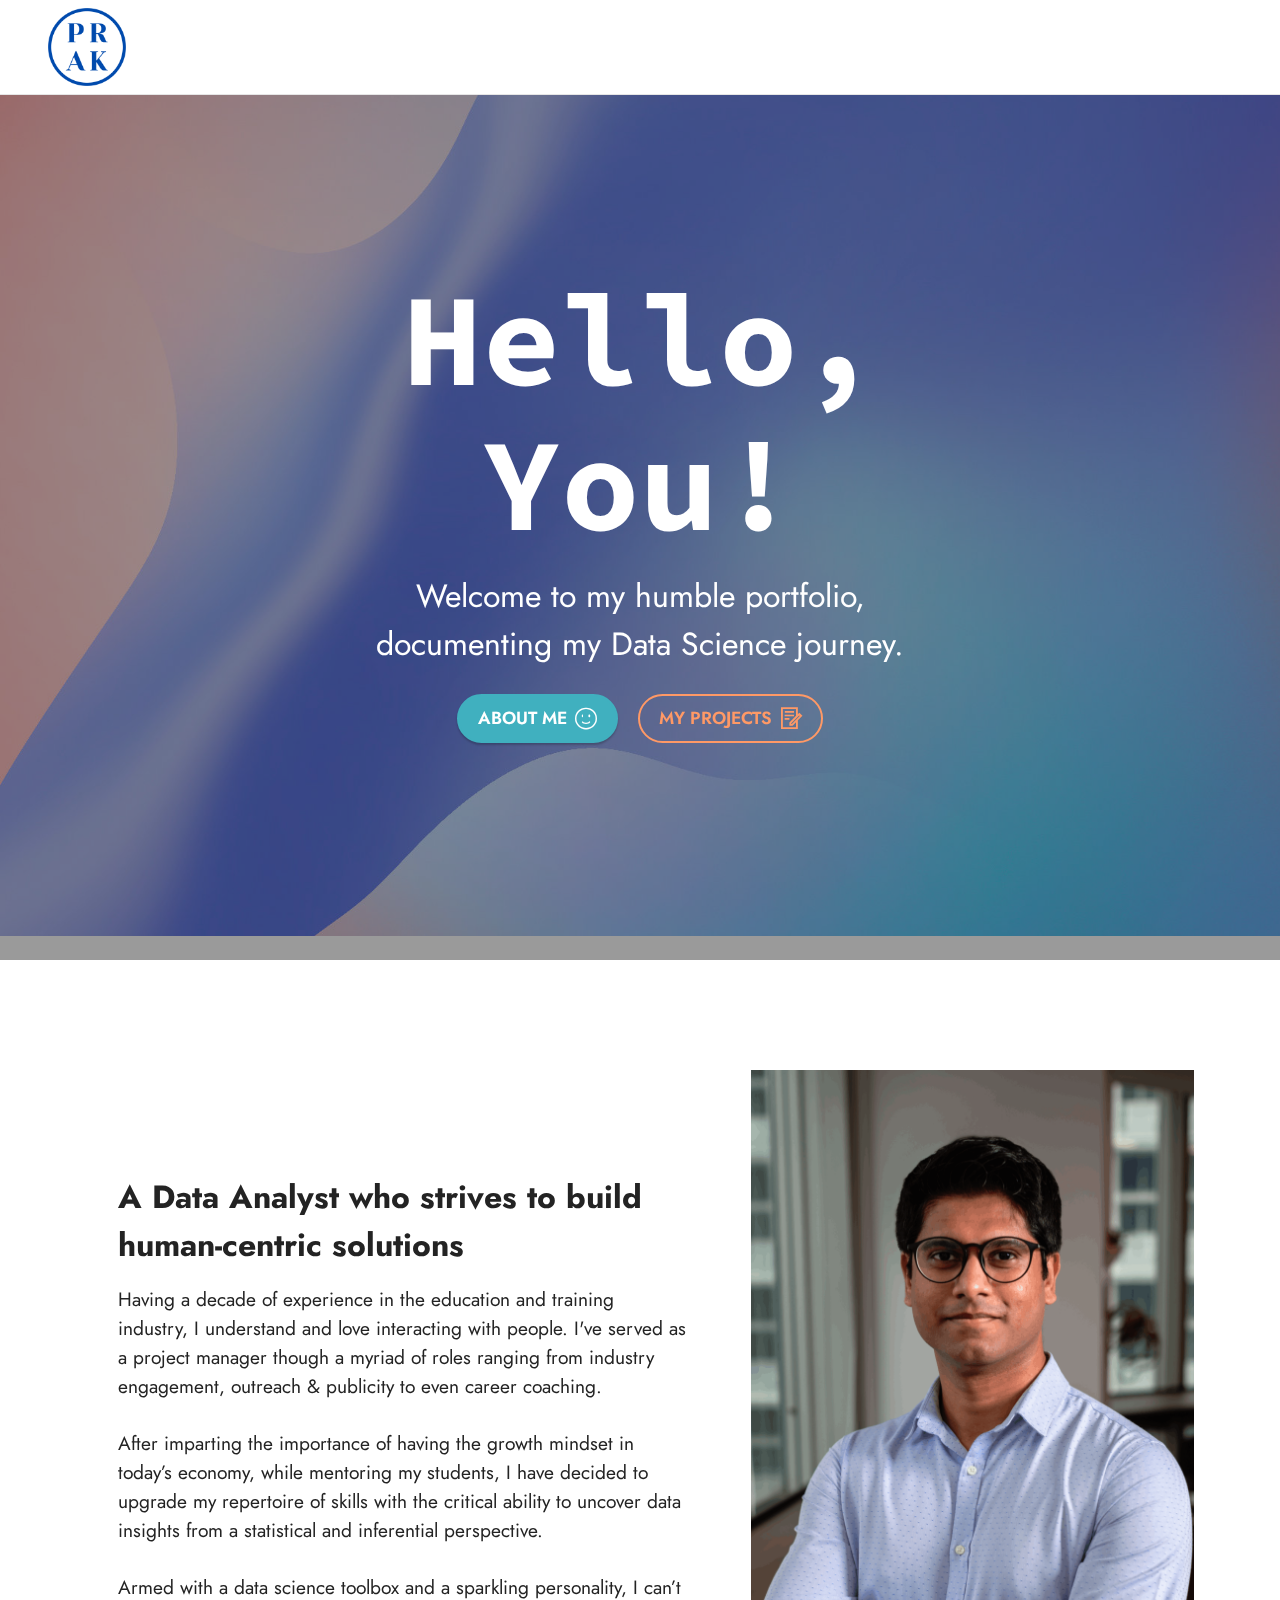
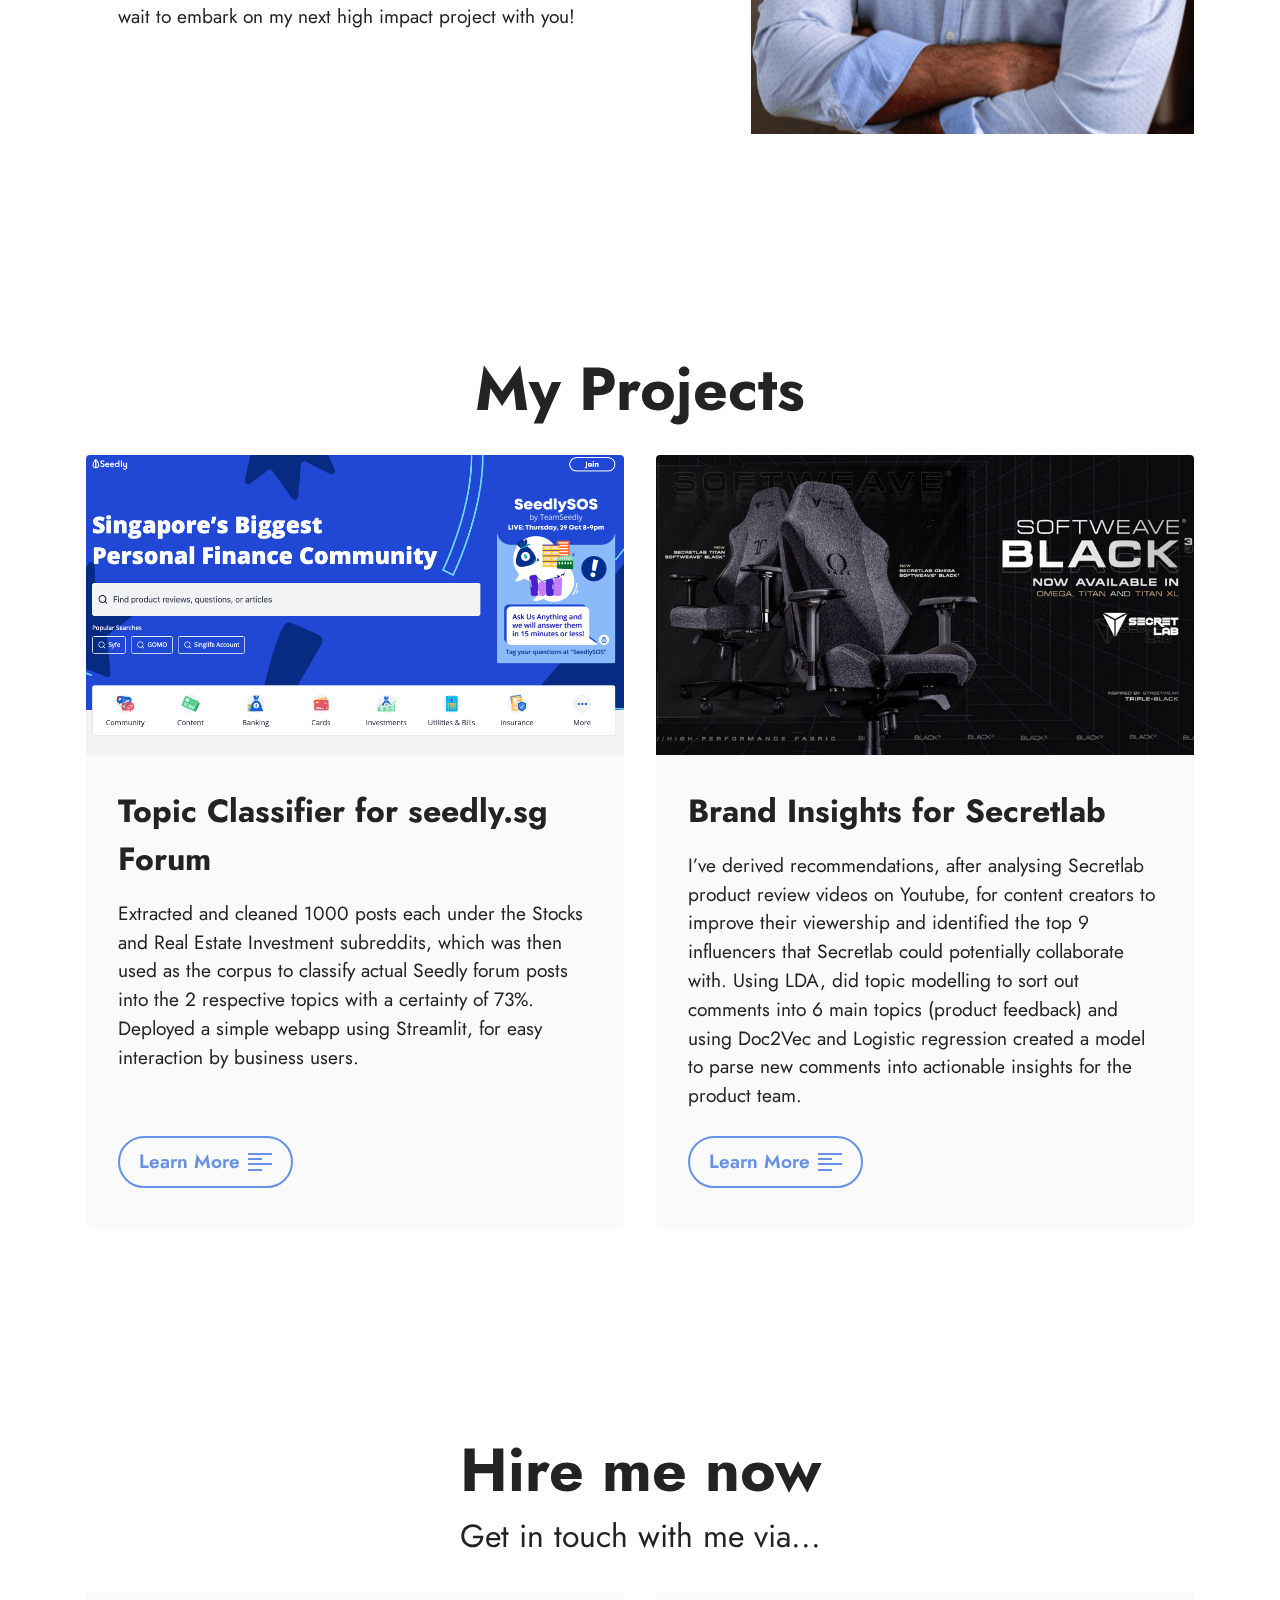
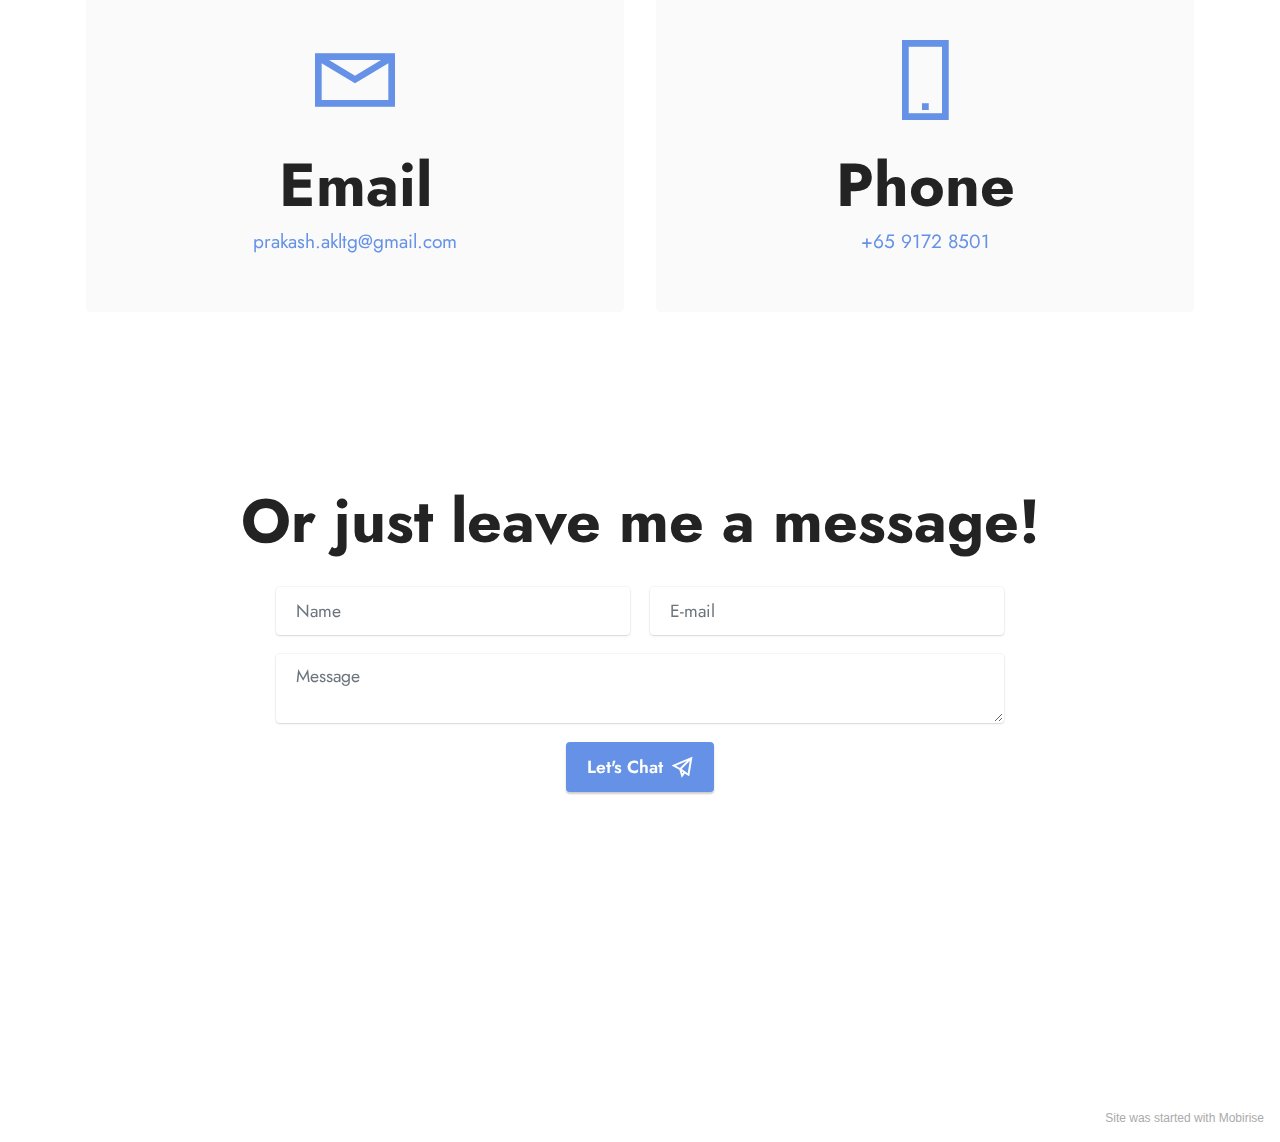
==== index.html @ cc3b6a7e "updating footer" ====
<!DOCTYPE html>
<html  >
<head>
  <!-- Site made with Mobirise Website Builder v5.2.0, https://mobirise.com -->
  <meta charset="UTF-8">
  <meta http-equiv="X-UA-Compatible" content="IE=edge">
  <meta name="generator" content="Mobirise v5.2.0, mobirise.com">
  <meta name="twitter:card" content="summary_large_image"/>
  <meta name="twitter:image:src" content="assets/images/index-meta.png">
  <meta property="og:image" content="assets/images/index-meta.png">
  <meta name="twitter:title" content="Home">
  <meta name="viewport" content="width=device-width, initial-scale=1, minimum-scale=1">
  <link rel="shortcut icon" href="assets/images/1-121x121.png" type="image/x-icon">
  <meta name="description" content="">
  
  
  <title>Home</title>
  <link rel="stylesheet" href="assets/web/assets/mobirise-icons2/mobirise2.css">
  <link rel="stylesheet" href="assets/web/assets/mobirise-icons-bold/mobirise-icons-bold.css">
  <link rel="stylesheet" href="assets/tether/tether.min.css">
  <link rel="stylesheet" href="assets/bootstrap/css/bootstrap.min.css">
  <link rel="stylesheet" href="assets/bootstrap/css/bootstrap-grid.min.css">
  <link rel="stylesheet" href="assets/bootstrap/css/bootstrap-reboot.min.css">
  <link rel="stylesheet" href="assets/formstyler/jquery.formstyler.css">
  <link rel="stylesheet" href="assets/formstyler/jquery.formstyler.theme.css">
  <link rel="stylesheet" href="assets/datepicker/jquery.datetimepicker.min.css">
  <link rel="stylesheet" href="assets/dropdown/css/style.css">
  <link rel="stylesheet" href="assets/socicon/css/styles.css">
  <link rel="stylesheet" href="assets/theme/css/style.css">
  <link rel="preload" as="style" href="assets/mobirise/css/mbr-additional.css"><link rel="stylesheet" href="assets/mobirise/css/mbr-additional.css" type="text/css">
  
  
  
  
</head>
<body>
  
  <section class="menu cid-s48OLK6784" once="menu" id="menu1-h">
    
    <nav class="navbar navbar-dropdown navbar-fixed-top navbar-expand-lg">
        <div class="container-fluid">
            <div class="navbar-brand">
                <span class="navbar-logo">
                    
                        <img src="assets/images/1-121x121.png" alt="" style="height: 4.9rem;">
                    
                </span>
                
            </div>
            
            <div class="collapse navbar-collapse" id="navbarSupportedContent">
                <ul class="navbar-nav nav-dropdown nav-right" data-app-modern-menu="true"><li class="nav-item"><a class="nav-link link text-black display-4" href="https://mobirise.com">Menu Item 1</a></li>
                    <li class="nav-item"><a class="nav-link link text-black display-4" href="https://mobirise.com">
                            Menu Item 2</a></li></ul>
                
                
            </div>
        </div>
    </nav>

</section>

<section class="header1 cid-s48MCQYojq mbr-fullscreen mbr-parallax-background" id="header1-f">

    

    <div class="mbr-overlay" style="opacity: 0.5; background-color: rgb(53, 53, 53);"></div>

    <div class="align-center container-fluid">
        <div class="row justify-content-center">
            <div class="col-12 col-lg-7">
                <h1 class="mbr-section-title mbr-fonts-style mb-3 display-1"><strong>Hello,</strong><br><strong>You!</strong></h1>
                
                <p class="mbr-text mbr-fonts-style display-5">Welcome to my humble portfolio, <br>documenting my Data Science journey.</p>
                <div class="mbr-section-btn mt-3"><a class="btn btn-success display-4" href="index.html#image2-m"><span class="mbrib-smile-face mbr-iconfont mbr-iconfont-btn"></span>ABOUT ME</a> <a class="btn btn-danger-outline display-4" href="index.html#features3-n"><span class="mobi-mbri mobi-mbri-contact-form mbr-iconfont mbr-iconfont-btn"></span>MY PROJECTS</a></div>
            </div>
        </div>
    </div>
</section>

<section class="image2 cid-sejl06TGr1 mbr-fullscreen" id="image2-m">
    

    

    <div class="container">
        <div class="row align-items-center">
            <div class="col-12 col-lg-5">
                <div class="image-wrapper">
                    <img src="assets/images/student-portraits-27-aug-2020-1-6-1076x1345.png" alt="">
                    <p class="mbr-description mbr-fonts-style mt-2 align-center display-4"></p>
                </div>
            </div>
            <div class="col-12 col-lg">
                <div class="text-wrapper">
                    <h3 class="mbr-section-title mbr-fonts-style mb-3 display-5"><strong>A Data Analyst who strives to build human-centric solutions</strong></h3>
                    <p class="mbr-text mbr-fonts-style display-7">Having a decade of experience in the education and training industry,  I understand and love interacting with people. I've served as a project manager though a myriad of roles ranging from industry engagement, outreach &amp; publicity to even career coaching. <br><br>After imparting the importance of having the growth mindset in today’s economy, while mentoring my students, I have decided to upgrade my repertoire of skills with the critical ability to uncover data insights from a statistical and inferential perspective.<br><br>Armed with a data science toolbox and a sparkling personality, I can’t wait to embark on my next high impact project with you!</p>
                </div>
            </div>
        </div>
    </div>
</section>

<section class="features3 cid-sejl3anW2v" id="features3-n">
    
    
    <div class="container">
        <div class="mbr-section-head">
            <h4 class="mbr-section-title mbr-fonts-style align-center mb-0 display-2">
                <strong>My Projects</strong></h4>
            
        </div>
        <div class="row mt-4">
            <div class="item features-image сol-12 col-md-6 col-lg-6">
                <div class="item-wrapper">
                    <div class="item-img">
                        <img src="assets/images/screenshot-2020-10-24-at-7.54.14-pm-1053x602.png" alt="">
                    </div>
                    <div class="item-content">
                        <h5 class="item-title mbr-fonts-style display-5"><strong>Topic Classifier for seedly.sg Forum</strong></h5>
                        
                        <p class="mbr-text mbr-fonts-style mt-3 display-7">Extracted and cleaned 1000 posts each under the Stocks and Real Estate Investment subreddits, which was then used as the corpus to classify actual Seedly forum posts into the 2 respective topics with a certainty of 73%. Deployed a simple webapp using Streamlit, for easy interaction by business users.</p>
                    </div>
                    <div class="mbr-section-btn item-footer mt-2"><a href="seedly.html#top" class="btn item-btn btn-primary-outline display-7" target="_blank"><span class="mobi-mbri mobi-mbri-align-left mbr-iconfont mbr-iconfont-btn"></span>Learn More</a></div>
                </div>
            </div><div class="item features-image сol-12 col-md-6 col-lg-6">
                <div class="item-wrapper">
                    <div class="item-img">
                        <img src="assets/images/secretlab-softweave-black3-800x450.jpg" data-slide-to="1" alt="">
                    </div>
                    <div class="item-content">
                        <h5 class="item-title mbr-fonts-style display-5"><strong>Brand Insights for Secretlab&nbsp;</strong></h5>
                        
                        <p class="mbr-text mbr-fonts-style mt-3 display-7">I’ve derived recommendations, after analysing Secretlab product review videos on Youtube, for content creators to improve their viewership and identified the top 9 influencers that Secretlab could potentially collaborate with. Using LDA, did topic modelling to sort out comments into 6 main topics (product feedback) and using Doc2Vec and Logistic regression created a model to parse new comments into actionable insights for the product team.</p>
                    </div>
                    <div class="mbr-section-btn item-footer mt-2"><a href="" class="btn item-btn btn-primary-outline display-7" target="_blank"><span class="mobi-mbri mobi-mbri-align-left mbr-iconfont mbr-iconfont-btn"></span>Learn More</a></div>
                </div>
            </div>
            
            
        </div>
    </div>
</section>

<section class="contacts1 cid-selibVK4PG" id="contacts1-p">

    

    
    <div class="container">
        <div class="mbr-section-head">
            <h3 class="mbr-section-title mbr-fonts-style align-center mb-0 display-2">
                <strong>Hire me now</strong></h3>
            <h4 class="mbr-section-subtitle mbr-fonts-style align-center mb-0 mt-2 display-5">
                Get in touch with me via...</h4>
        </div>
        <div class="row justify-content-center mt-4">
            <div class="card col-12 col-lg-6">
                <div class="card-wrapper">
                    <div class="card-box align-center">
                        <div class="image-wrapper">
                            <span class="mbr-iconfont mobi-mbri-letter mobi-mbri"></span>
                        </div>
                        <h4 class="card-title mbr-fonts-style mb-2 display-2">
                            <strong>Email</strong>
                        </h4>
                        
                        <h5 class="link mbr-fonts-style display-7"><a href="mailto:prakash.akltg@gmail.com" class="text-primary">prakash.akltg@gmail.com</a></h5>
                    </div>
                </div>
            </div>
            <div class="card col-12 col-lg-6">
                <div class="card-wrapper">
                    <div class="card-box align-center">
                        <div class="image-wrapper">
                            <span class="mbr-iconfont mobi-mbri-mobile-2 mobi-mbri"></span>
                        </div>
                        <h4 class="card-title mbr-fonts-style align-center mb-2 display-2">
                            <strong>Phone</strong>
                        </h4>
                        
                        <h5 class="link mbr-black mbr-fonts-style display-7"><a href="tel:+6591728501" class="text-primary">+65 9172 8501</a></h5>
                    </div>
                </div>
            </div>
        </div>
    </div>
</section>

<section class="form5 cid-seliad99RS" id="form5-o">
    
    
    <div class="container">
        <div class="mbr-section-head">
            <h3 class="mbr-section-title mbr-fonts-style align-center mb-0 display-2">
                <strong>Or just leave me a message!</strong></h3>
            
        </div>
        <div class="row justify-content-center mt-4">
            <div class="col-lg-8 mx-auto mbr-form" data-form-type="formoid">
                <form action="https://mobirise.eu/" method="POST" class="mbr-form form-with-styler" data-form-title="Form Name"><input type="hidden" name="email" data-form-email="true" value="Hemte1MaqQXlxeDU19E6oMovh64TjSz1NhoXoGRIupj12g4qOiEIGjy5eaHOMQUx2EJFzIv+mIaO5pSSmWLNT9LqfMGDr+aPCCagkHy25H5inOiAU+N7RleoKZ7+cwCS">
                    <div class="">
                        <div hidden="hidden" data-form-alert="" class="alert alert-success col-12">Thanks for reaching out, I'll get back to you soon!</div>
                        <div hidden="hidden" data-form-alert-danger="" class="alert alert-danger col-12">Oops...! some
                            problem!</div>
                    </div>
                    <div class="dragArea row">
                        <div class="col-md col-sm-12 form-group" data-for="name">
                            <input type="text" name="name" placeholder="Name" data-form-field="name" class="form-control" value="" id="name-form5-o">
                        </div>
                        <div class="col-md col-sm-12 form-group" data-for="email">
                            <input type="email" name="email" placeholder="E-mail" data-form-field="email" class="form-control" value="" id="email-form5-o">
                        </div>
                        
                        <div class="col-12 form-group" data-for="textarea">
                            <textarea name="textarea" placeholder="Message" data-form-field="textarea" class="form-control" id="textarea-form5-o"></textarea>
                        </div>
                        <div class="col-lg-12 col-md-12 col-sm-12 align-center mbr-section-btn"><button type="submit" class="btn btn-primary display-4"><span class="mobi-mbri mobi-mbri-paper-plane mbr-iconfont mbr-iconfont-btn"></span>Let's Chat</button></div>
                    </div>
                </form>
            </div>
        </div>
    </div>
</section>

<section class="footer3 cid-s48P1Icc8J mbr-reveal" once="footers" id="footer3-i">

    

    

    <div class="container-fluid">
        <div class="media-container-row align-center mbr-white">
            <div class="row row-links">
                <ul class="foot-menu">
                    
                    
                    
                    
                    
                <li class="foot-menu-item mbr-fonts-style display-7"><a href="index.html#features3-n" class="text-success text-primary">Back to Home</a></li></ul>
            </div>
            <div class="row social-row">
                <div class="social-list align-right pb-2">
                    
                    
                    
                    
                    
                    
                <div class="soc-item">
                        <a href="https://www.linkedin.com/in/prakashnadarajan/" target="_blank">
                            <span class="mbr-iconfont mbr-iconfont-social socicon-linkedin socicon"></span>
                        </a>
                    </div><div class="soc-item">
                        <a href="https://github.com/Prakzter" target="_blank">
                            <span class="mbr-iconfont mbr-iconfont-social mbrib-github"></span>
                        </a>
                    </div></div>
            </div>
            <div class="row row-copirayt">
                <p class="mbr-text mb-0 mbr-fonts-style mbr-white align-center display-7">
                    © Copyright 2020 PN. All Rights Reserved.
                </p>
            </div>
        </div>
    </div>
</section><section style="background-color: #fff; font-family: -apple-system, BlinkMacSystemFont, 'Segoe UI', 'Roboto', 'Helvetica Neue', Arial, sans-serif; color:#aaa; font-size:12px; padding: 0; align-items: center; display: flex;"><a href="https://mobirise.site/r" style="flex: 1 1; height: 3rem; padding-left: 1rem;"></a><p style="flex: 0 0 auto; margin:0; padding-right:1rem;">Site was <a href="https://mobirise.site/h" style="color:#aaa;">started with</a> Mobirise</p></section><script src="assets/web/assets/jquery/jquery.min.js"></script>  <script src="assets/popper/popper.min.js"></script>  <script src="assets/tether/tether.min.js"></script>  <script src="assets/bootstrap/js/bootstrap.min.js"></script>  <script src="assets/smoothscroll/smooth-scroll.js"></script>  <script src="assets/parallax/jarallax.min.js"></script>  <script src="assets/formstyler/jquery.formstyler.js"></script>  <script src="assets/formstyler/jquery.formstyler.min.js"></script>  <script src="assets/datepicker/jquery.datetimepicker.full.js"></script>  <script src="assets/dropdown/js/nav-dropdown.js"></script>  <script src="assets/dropdown/js/navbar-dropdown.js"></script>  <script src="assets/touchswipe/jquery.touch-swipe.min.js"></script>  <script src="assets/theme/js/script.js"></script>  <script src="assets/formoid/formoid.min.js"></script>  
  
  
</body>
</html>
---- assets/web/assets/mobirise-icons2/mobirise2.css ----
@font-face {
  font-family: 'Moririse2';
  font-display: swap;
  src:  url('mobirise2.eot?f2bix4');
  src:  url('mobirise2.eot?f2bix4#iefix') format('embedded-opentype'),
    url('mobirise2.ttf?f2bix4') format('truetype'),
    url('mobirise2.woff?f2bix4') format('woff'),
    url('mobirise2.svg?f2bix4#mobirise2') format('svg');
  font-weight: normal;
  font-style: normal;
}

[class^="mobi-"], [class*=" mobi-"] {
  /* use !important to prevent issues with browser extensions that change fonts */
  font-family: 'Moririse2' !important;
  speak: none;
  font-style: normal;
  font-weight: normal;
  font-variant: normal;
  text-transform: none;
  line-height: 1;

  /* Better Font Rendering =========== */
  -webkit-font-smoothing: antialiased;
  -moz-osx-font-smoothing: grayscale;
}

.mobi-mbri-add-submenu:before {
  content: "\e900";
}
.mobi-mbri-alert:before {
  content: "\e901";
}
.mobi-mbri-align-center:before {
  content: "\e902";
}
.mobi-mbri-align-justify:before {
  content: "\e903";
}
.mobi-mbri-align-left:before {
  content: "\e904";
}
.mobi-mbri-align-right:before {
  content: "\e905";
}
.mobi-mbri-android:before {
  content: "\e906";
}
.mobi-mbri-apple:before {
  content: "\e907";
}
.mobi-mbri-arrow-down:before {
  content: "\e908";
}
.mobi-mbri-arrow-next:before {
  content: "\e909";
}
.mobi-mbri-arrow-prev:before {
  content: "\e90a";
}
.mobi-mbri-arrow-up:before {
  content: "\e90b";
}
.mobi-mbri-bold:before {
  content: "\e90c";
}
.mobi-mbri-bookmark:before {
  content: "\e90d";
}
.mobi-mbri-bootstrap:before {
  content: "\e90e";
}
.mobi-mbri-briefcase:before {
  content: "\e90f";
}
.mobi-mbri-browse:before {
  content: "\e910";
}
.mobi-mbri-bulleted-list:before {
  content: "\e911";
}
.mobi-mbri-calendar:before {
  content: "\e912";
}
.mobi-mbri-camera:before {
  content: "\e913";
}
.mobi-mbri-cart-add:before {
  content: "\e914";
}
.mobi-mbri-cart-full:before {
  content: "\e915";
}
.mobi-mbri-cash:before {
  content: "\e916";
}
.mobi-mbri-change-style:before {
  content: "\e917";
}
.mobi-mbri-chat:before {
  content: "\e918";
}
.mobi-mbri-clock:before {
  content: "\e919";
}
.mobi-mbri-close:before {
  content: "\e91a";
}
.mobi-mbri-cloud:before {
  content: "\e91b";
}
.mobi-mbri-code:before {
  content: "\e91c";
}
.mobi-mbri-contact-form:before {
  content: "\e91d";
}
.mobi-mbri-credit-card:before {
  content: "\e91e";
}
.mobi-mbri-cursor-click:before {
  content: "\e91f";
}
.mobi-mbri-cust-feedback:before {
  content: "\e920";
}
.mobi-mbri-database:before {
  content: "\e921";
}
.mobi-mbri-delivery:before {
  content: "\e922";
}
.mobi-mbri-desktop:before {
  content: "\e923";
}
.mobi-mbri-devices:before {
  content: "\e924";
}
.mobi-mbri-down:before {
  content: "\e925";
}
.mobi-mbri-download-2:before {
  content: "\e926";
}
.mobi-mbri-download:before {
  content: "\e927";
}
.mobi-mbri-drag-n-drop-2:before {
  content: "\e928";
}
.mobi-mbri-drag-n-drop:before {
  content: "\e929";
}
.mobi-mbri-edit-2:before {
  content: "\e92a";
}
.mobi-mbri-edit:before {
  content: "\e92b";
}
.mobi-mbri-error:before {
  content: "\e92c";
}
.mobi-mbri-extension:before {
  content: "\e92d";
}
.mobi-mbri-features:before {
  content: "\e92e";
}
.mobi-mbri-file:before {
  content: "\e92f";
}
.mobi-mbri-flag:before {
  content: "\e930";
}
.mobi-mbri-folder:before {
  content: "\e931";
}
.mobi-mbri-gift:before {
  content: "\e932";
}
.mobi-mbri-github:before {
  content: "\e933";
}
.mobi-mbri-globe-2:before {
  content: "\e934";
}
.mobi-mbri-globe:before {
  content: "\e935";
}
.mobi-mbri-growing-chart:before {
  content: "\e936";
}
.mobi-mbri-hearth:before {
  content: "\e937";
}
.mobi-mbri-help:before {
  content: "\e938";
}
.mobi-mbri-home:before {
  content: "\e939";
}
.mobi-mbri-hot-cup:before {
  content: "\e93a";
}
.mobi-mbri-idea:before {
  content: "\e93b";
}
.mobi-mbri-image-gallery:before {
  content: "\e93c";
}
.mobi-mbri-image-slider:before {
  content: "\e93d";
}
.mobi-mbri-info:before {
  content: "\e93e";
}
.mobi-mbri-italic:before {
  content: "\e93f";
}
.mobi-mbri-key:before {
  content: "\e940";
}
.mobi-mbri-laptop:before {
  content: "\e941";
}
.mobi-mbri-layers:before {
  content: "\e942";
}
.mobi-mbri-left-right:before {
  content: "\e943";
}
.mobi-mbri-left:before {
  content: "\e944";
}
.mobi-mbri-letter:before {
  content: "\e945";
}
.mobi-mbri-like:before {
  content: "\e946";
}
.mobi-mbri-link:before {
  content: "\e947";
}
.mobi-mbri-lock:before {
  content: "\e948";
}
.mobi-mbri-login:before {
  content: "\e949";
}
.mobi-mbri-logout:before {
  content: "\e94a";
}
.mobi-mbri-magic-stick:before {
  content: "\e94b";
}
.mobi-mbri-map-pin:before {
  content: "\e94c";
}
.mobi-mbri-menu:before {
  content: "\e94d";
}
.mobi-mbri-mobile-2:before {
  content: "\e94e";
}
.mobi-mbri-mobile-horizontal:before {
  content: "\e94f";
}
.mobi-mbri-mobile:before {
  content: "\e950";
}
.mobi-mbri-mobirise:before {
  content: "\e951";
}
.mobi-mbri-more-horizontal:before {
  content: "\e952";
}
.mobi-mbri-more-vertical:before {
  content: "\e953";
}
.mobi-mbri-music:before {
  content: "\e954";
}
.mobi-mbri-new-file:before {
  content: "\e955";
}
.mobi-mbri-numbered-list:before {
  content: "\e956";
}
.mobi-mbri-opened-folder:before {
  content: "\e957";
}
.mobi-mbri-pages:before {
  content: "\e958";
}
.mobi-mbri-paper-plane:before {
  content: "\e959";
}
.mobi-mbri-paperclip:before {
  content: "\e95a";
}
.mobi-mbri-phone:before {
  content: "\e95b";
}
.mobi-mbri-photo:before {
  content: "\e95c";
}
.mobi-mbri-photos:before {
  content: "\e95d";
}
.mobi-mbri-pin:before {
  content: "\e95e";
}
.mobi-mbri-play:before {
  content: "\e95f";
}
.mobi-mbri-plus:before {
  content: "\e960";
}
.mobi-mbri-preview:before {
  content: "\e961";
}
.mobi-mbri-print:before {
  content: "\e962";
}
.mobi-mbri-protect:before {
  content: "\e963";
}
.mobi-mbri-question:before {
  content: "\e964";
}
.mobi-mbri-quote-left:before {
  content: "\e965";
}
.mobi-mbri-quote-right:before {
  content: "\e966";
}
.mobi-mbri-redo:before {
  content: "\e967";
}
.mobi-mbri-refresh:before {
  content: "\e968";
}
.mobi-mbri-responsive-2:before {
  content: "\e969";
}
.mobi-mbri-responsive:before {
  content: "\e96a";
}
.mobi-mbri-right:before {
  content: "\e96b";
}
.mobi-mbri-rocket:before {
  content: "\e96c";
}
.mobi-mbri-sad-face:before {
  content: "\e96d";
}
.mobi-mbri-sale:before {
  content: "\e96e";
}
.mobi-mbri-save:before {
  content: "\e96f";
}
.mobi-mbri-search:before {
  content: "\e970";
}
.mobi-mbri-setting-2:before {
  content: "\e971";
}
.mobi-mbri-setting-3:before {
  content: "\e972";
}
.mobi-mbri-setting:before {
  content: "\e973";
}
.mobi-mbri-share:before {
  content: "\e974";
}
.mobi-mbri-shopping-bag:before {
  content: "\e975";
}
.mobi-mbri-shopping-basket:before {
  content: "\e976";
}
.mobi-mbri-shopping-cart:before {
  content: "\e977";
}
.mobi-mbri-sites:before {
  content: "\e978";
}
.mobi-mbri-smile-face:before {
  content: "\e979";
}
.mobi-mbri-speed:before {
  content: "\e97a";
}
.mobi-mbri-star:before {
  content: "\e97b";
}
.mobi-mbri-success:before {
  content: "\e97c";
}
.mobi-mbri-sun:before {
  content: "\e97d";
}
.mobi-mbri-sun2:before {
  content: "\e97e";
}
.mobi-mbri-tablet-vertical:before {
  content: "\e97f";
}
.mobi-mbri-tablet:before {
  content: "\e980";
}
.mobi-mbri-target:before {
  content: "\e981";
}
.mobi-mbri-timer:before {
  content: "\e982";
}
.mobi-mbri-to-ftp:before {
  content: "\e983";
}
.mobi-mbri-to-local-drive:before {
  content: "\e984";
}
.mobi-mbri-touch-swipe:before {
  content: "\e985";
}
.mobi-mbri-touch:before {
  content: "\e986";
}
.mobi-mbri-trash:before {
  content: "\e987";
}
.mobi-mbri-underline:before {
  content: "\e988";
}
.mobi-mbri-undo:before {
  content: "\e989";
}
.mobi-mbri-unlink:before {
  content: "\e98a";
}
.mobi-mbri-unlock:before {
  content: "\e98b";
}
.mobi-mbri-up-down:before {
  content: "\e98c";
}
.mobi-mbri-up:before {
  content: "\e98d";
}
.mobi-mbri-update:before {
  content: "\e98e";
}
.mobi-mbri-upload-2:before {
  content: "\e98f";
}
.mobi-mbri-upload:before {
  content: "\e990";
}
.mobi-mbri-user-2:before {
  content: "\e991";
}
.mobi-mbri-user:before {
  content: "\e992";
}
.mobi-mbri-users:before {
  content: "\e993";
}
.mobi-mbri-video-play:before {
  content: "\e994";
}
.mobi-mbri-video:before {
  content: "\e995";
}
.mobi-mbri-watch:before {
  content: "\e996";
}
.mobi-mbri-website-theme-2:before {
  content: "\e997";
}
.mobi-mbri-website-theme:before {
  content: "\e998";
}
.mobi-mbri-wifi:before {
  content: "\e999";
}
.mobi-mbri-windows:before {
  content: "\e99a";
}
.mobi-mbri-zoom-in:before {
  content: "\e99b";
}
.mobi-mbri-zoom-out:before {
  content: "\e99c";
}
---- assets/web/assets/mobirise-icons-bold/mobirise-icons-bold.css ----
@font-face {
  font-family: 'mobirise-icons-bold';
  font-display: swap;
  src:  url('mobirise-icons-bold.eot?m1l4yr');
  src:  url('mobirise-icons-bold.eot?m1l4yr#iefix') format('embedded-opentype'),
    url('mobirise-icons-bold.ttf?m1l4yr') format('truetype'),
    url('mobirise-icons-bold.woff?m1l4yr') format('woff'),
    url('mobirise-icons-bold.svg?m1l4yr#mobirise-icons-bold') format('svg');
  font-weight: normal;
  font-style: normal;
}

[class^="mbrib-"], [class*="mbrib-"] {
  /* use !important to prevent issues with browser extensions that change fonts */
  font-family: 'mobirise-icons-bold' !important;
  speak: none;
  font-style: normal;
  font-weight: normal;
  font-variant: normal;
  text-transform: none;
  line-height: 1;

  /* Better Font Rendering =========== */
  -webkit-font-smoothing: antialiased;
  -moz-osx-font-smoothing: grayscale;
}

.mbrib-add-submenu:before {
  content: "\e900";
}
.mbrib-alert:before {
  content: "\e901";
}
.mbrib-align-center:before {
  content: "\e902";
}
.mbrib-align-justify:before {
  content: "\e903";
}
.mbrib-align-left:before {
  content: "\e904";
}
.mbrib-align-right:before {
  content: "\e905";
}
.mbrib-android:before {
  content: "\e906";
}
.mbrib-apple:before {
  content: "\e907";
}
.mbrib-arrow-down:before {
  content: "\e908";
}
.mbrib-arrow-next:before {
  content: "\e909";
}
.mbrib-arrow-prev:before {
  content: "\e90a";
}
.mbrib-arrow-up:before {
  content: "\e90b";
}
.mbrib-bold:before {
  content: "\e90c";
}
.mbrib-bookmark:before {
  content: "\e90d";
}
.mbrib-bootstrap:before {
  content: "\e90e";
}
.mbrib-briefcase:before {
  content: "\e90f";
}
.mbrib-browse:before {
  content: "\e910";
}
.mbrib-bulleted-list:before {
  content: "\e911";
}
.mbrib-calendar:before {
  content: "\e912";
}
.mbrib-camera:before {
  content: "\e913";
}
.mbrib-cart-add:before {
  content: "\e914";
}
.mbrib-cart-full:before {
  content: "\e915";
}
.mbrib-cash:before {
  content: "\e916";
}
.mbrib-change-style:before {
  content: "\e917";
}
.mbrib-chat:before {
  content: "\e918";
}
.mbrib-clock:before {
  content: "\e919";
}
.mbrib-close:before {
  content: "\e91a";
}
.mbrib-cloud:before {
  content: "\e91b";
}
.mbrib-code:before {
  content: "\e91c";
}
.mbrib-contact-form:before {
  content: "\e91d";
}
.mbrib-credit-card:before {
  content: "\e91e";
}
.mbrib-cursor-click:before {
  content: "\e91f";
}
.mbrib-cust-feedback:before {
  content: "\e920";
}
.mbrib-database:before {
  content: "\e921";
}
.mbrib-delivery:before {
  content: "\e922";
}
.mbrib-desktop:before {
  content: "\e923";
}
.mbrib-devices:before {
  content: "\e924";
}
.mbrib-down:before {
  content: "\e925";
}
.mbrib-download:before {
  content: "\e926";
}
.mbrib-drag-n-drop:before {
  content: "\e927";
}
.mbrib-drag-n-drop2:before {
  content: "\e928";
}
.mbrib-edit:before {
  content: "\e929";
}
.mbrib-edit2:before {
  content: "\e92a";
}
.mbrib-error:before {
  content: "\e92b";
}
.mbrib-extension:before {
  content: "\e92c";
}
.mbrib-features:before {
  content: "\e92d";
}
.mbrib-file:before {
  content: "\e92e";
}
.mbrib-flag:before {
  content: "\e92f";
}
.mbrib-folder:before {
  content: "\e930";
}
.mbrib-gift:before {
  content: "\e931";
}
.mbrib-github:before {
  content: "\e932";
}
.mbrib-globe-2:before {
  content: "\e933";
}
.mbrib-globe:before {
  content: "\e934";
}
.mbrib-growing-chart:before {
  content: "\e935";
}
.mbrib-hearth:before {
  content: "\e936";
}
.mbrib-help:before {
  content: "\e937";
}
.mbrib-home:before {
  content: "\e938";
}
.mbrib-hot-cup:before {
  content: "\e939";
}
.mbrib-idea:before {
  content: "\e93a";
}
.mbrib-image-gallery:before {
  content: "\e93b";
}
.mbrib-image-slider:before {
  content: "\e93c";
}
.mbrib-info:before {
  content: "\e93d";
}
.mbrib-italic:before {
  content: "\e93e";
}
.mbrib-key:before {
  content: "\e93f";
}
.mbrib-laptop:before {
  content: "\e940";
}
.mbrib-layers:before {
  content: "\e941";
}
.mbrib-left-right:before {
  content: "\e942";
}
.mbrib-left:before {
  content: "\e943";
}
.mbrib-letter:before {
  content: "\e944";
}
.mbrib-like:before {
  content: "\e945";
}
.mbrib-link:before {
  content: "\e946";
}
.mbrib-lock:before {
  content: "\e947";
}
.mbrib-login:before {
  content: "\e948";
}
.mbrib-logout:before {
  content: "\e949";
}
.mbrib-magic-stick:before {
  content: "\e94a";
}
.mbrib-map-pin:before {
  content: "\e94b";
}
.mbrib-menu:before {
  content: "\e94c";
}
.mbrib-mobile:before {
  content: "\e94d";
}
.mbrib-mobile2:before {
  content: "\e94e";
}
.mbrib-mobirise:before {
  content: "\e94f";
}
.mbrib-more-horizontal:before {
  content: "\e950";
}
.mbrib-more-vertical:before {
  content: "\e951";
}
.mbrib-music:before {
  content: "\e952";
}
.mbrib-new-file:before {
  content: "\e953";
}
.mbrib-numbered-list:before {
  content: "\e954";
}
.mbrib-opened-folder:before {
  content: "\e955";
}
.mbrib-pages:before {
  content: "\e956";
}
.mbrib-paper-plane:before {
  content: "\e957";
}
.mbrib-paperclip:before {
  content: "\e958";
}
.mbrib-photo:before {
  content: "\e959";
}
.mbrib-photos:before {
  content: "\e95a";
}
.mbrib-pin:before {
  content: "\e95b";
}
.mbrib-play:before {
  content: "\e95c";
}
.mbrib-plus:before {
  content: "\e95d";
}
.mbrib-preview:before {
  content: "\e95e";
}
.mbrib-print:before {
  content: "\e95f";
}
.mbrib-protect:before {
  content: "\e960";
}
.mbrib-question:before {
  content: "\e961";
}
.mbrib-quote-left:before {
  content: "\e962";
}
.mbrib-quote-right:before {
  content: "\e963";
}
.mbrib-redo:before {
  content: "\e964";
}
.mbrib-refresh:before {
  content: "\e965";
}
.mbrib-responsive:before {
  content: "\e966";
}
.mbrib-right:before {
  content: "\e967";
}
.mbrib-rocket:before {
  content: "\e968";
}
.mbrib-sad-face:before {
  content: "\e969";
}
.mbrib-sale:before {
  content: "\e96a";
}
.mbrib-save:before {
  content: "\e96b";
}
.mbrib-search:before {
  content: "\e96c";
}
.mbrib-setting:before {
  content: "\e96d";
}
.mbrib-setting2:before {
  content: "\e96e";
}
.mbrib-setting3:before {
  content: "\e96f";
}
.mbrib-share:before {
  content: "\e970";
}
.mbrib-shopping-bag:before {
  content: "\e971";
}
.mbrib-shopping-basket:before {
  content: "\e972";
}
.mbrib-shopping-cart:before {
  content: "\e973";
}
.mbrib-sites:before {
  content: "\e974";
}
.mbrib-smile-face:before {
  content: "\e975";
}
.mbrib-speed:before {
  content: "\e976";
}
.mbrib-star:before {
  content: "\e977";
}
.mbrib-success:before {
  content: "\e978";
}
.mbrib-sun:before {
  content: "\e979";
}
.mbrib-sun2:before {
  content: "\e97a";
}
.mbrib-tablet-vertical:before {
  content: "\e97b";
}
.mbrib-tablet:before {
  content: "\e97c";
}
.mbrib-target:before {
  content: "\e97d";
}
.mbrib-timer:before {
  content: "\e97e";
}
.mbrib-to-ftp:before {
  content: "\e97f";
}
.mbrib-to-local-drive:before {
  content: "\e980";
}
.mbrib-touch-swipe:before {
  content: "\e981";
}
.mbrib-touch:before {
  content: "\e982";
}
.mbrib-trash:before {
  content: "\e983";
}
.mbrib-underline:before {
  content: "\e984";
}
.mbrib-undo:before {
  content: "\e985";
}
.mbrib-unlink:before {
  content: "\e986";
}
.mbrib-unlock:before {
  content: "\e987";
}
.mbrib-up-down:before {
  content: "\e988";
}
.mbrib-up:before {
  content: "\e989";
}
.mbrib-update:before {
  content: "\e98a";
}
.mbrib-upload:before {
  content: "\e98b";
}
.mbrib-user:before {
  content: "\e98c";
}
.mbrib-user2:before {
  content: "\e98d";
}
.mbrib-users:before {
  content: "\e98e";
}
.mbrib-video-play:before {
  content: "\e98f";
}
.mbrib-video:before {
  content: "\e990";
}
.mbrib-watch:before {
  content: "\e991";
}
.mbrib-website-theme:before {
  content: "\e992";
}
.mbrib-wifi:before {
  content: "\e993";
}
.mbrib-windows:before {
  content: "\e994";
}
.mbrib-zoom-out:before {
  content: "\e995";
}
---- assets/dropdown/css/style.css ----
.navbar-dropdown {
  left: 0;
  padding: 0;
  position: absolute;
  right: 0;
  top: 0;
  transition: all 0.45s ease;
  z-index: 1030;
  background: #282828; }
  .navbar-dropdown .navbar-logo {
    margin-right: 0.8rem;
    transition: margin 0.3s ease-in-out;
    vertical-align: middle; }
    .navbar-dropdown .navbar-logo img {
      height: 3.125rem;
      transition: all 0.3s ease-in-out; }
    .navbar-dropdown .navbar-logo.mbr-iconfont {
      font-size: 3.125rem;
      line-height: 3.125rem; }
  .navbar-dropdown .navbar-caption {
    font-weight: 700;
    white-space: normal;
    vertical-align: -4px;
    line-height: 3.125rem !important; }
    .navbar-dropdown .navbar-caption, .navbar-dropdown .navbar-caption:hover {
      color: inherit;
      text-decoration: none; }
  .navbar-dropdown .mbr-iconfont + .navbar-caption {
    vertical-align: -1px; }
  .navbar-dropdown.navbar-fixed-top {
    position: fixed; }
  .navbar-dropdown .navbar-brand span {
    vertical-align: -4px; }
  .navbar-dropdown.bg-color.transparent {
    background: none; }
  .navbar-dropdown.navbar-short .navbar-brand {
    padding: 0.625rem 0; }
    .navbar-dropdown.navbar-short .navbar-brand span {
      vertical-align: -1px; }
  .navbar-dropdown.navbar-short .navbar-caption {
    line-height: 2.375rem !important;
    vertical-align: -2px; }
  .navbar-dropdown.navbar-short .navbar-logo {
    margin-right: 0.5rem; }
    .navbar-dropdown.navbar-short .navbar-logo img {
      height: 2.375rem; }
    .navbar-dropdown.navbar-short .navbar-logo.mbr-iconfont {
      font-size: 2.375rem;
      line-height: 2.375rem; }
  .navbar-dropdown.navbar-short .mbr-table-cell {
    height: 3.625rem; }
  .navbar-dropdown .navbar-close {
    left: 0.6875rem;
    position: fixed;
    top: 0.75rem;
    z-index: 1000; }
  .navbar-dropdown .hamburger-icon {
    content: "";
    display: inline-block;
    vertical-align: middle;
    width: 16px;
    -webkit-box-shadow: 0 -6px 0 1px #282828,0 0 0 1px #282828,0 6px 0 1px #282828;
    -moz-box-shadow: 0 -6px 0 1px #282828,0 0 0 1px #282828,0 6px 0 1px #282828;
    box-shadow: 0 -6px 0 1px #282828,0 0 0 1px #282828,0 6px 0 1px #282828; }

.dropdown-menu .dropdown-toggle[data-toggle="dropdown-submenu"]::after {
  border-bottom: 0.35em solid transparent;
  border-left: 0.35em solid;
  border-right: 0;
  border-top: 0.35em solid transparent;
  margin-left: 0.3rem; }

.dropdown-menu .dropdown-item:focus {
  outline: 0; }

.nav-dropdown {
  font-size: 0.75rem;
  font-weight: 500;
  height: auto !important; }
  .nav-dropdown .nav-btn {
    padding-left: 1rem; }
  .nav-dropdown .link {
    margin: .667em 1.667em;
    font-weight: 500;
    padding: 0;
    transition: color .2s ease-in-out; }
    .nav-dropdown .link.dropdown-toggle {
      margin-right: 2.583em; }
      .nav-dropdown .link.dropdown-toggle::after {
        margin-left: .25rem;
        border-top: 0.35em solid;
        border-right: 0.35em solid transparent;
        border-left: 0.35em solid transparent;
        border-bottom: 0; }
      .nav-dropdown .link.dropdown-toggle[aria-expanded="true"] {
        margin: 0;
        padding: 0.667em 3.263em  0.667em 1.667em; }
  .nav-dropdown .link::after,
  .nav-dropdown .dropdown-item::after {
    color: inherit; }
  .nav-dropdown .btn {
    font-size: 0.75rem;
    font-weight: 700;
    letter-spacing: 0;
    margin-bottom: 0;
    padding-left: 1.25rem;
    padding-right: 1.25rem; }
  .nav-dropdown .dropdown-menu {
    border-radius: 0;
    border: 0;
    left: 0;
    margin: 0;
    padding-bottom: 1.25rem;
    padding-top: 1.25rem;
    position: relative; }
  .nav-dropdown .dropdown-submenu {
    margin-left: 0.125rem;
    top: 0; }
  .nav-dropdown .dropdown-item {
    font-weight: 500;
    line-height: 2;
    padding: 0.3846em 4.615em 0.3846em 1.5385em;
    position: relative;
    transition: color .2s ease-in-out, background-color .2s ease-in-out; }
    .nav-dropdown .dropdown-item::after {
      margin-top: -0.3077em;
      position: absolute;
      right: 1.1538em;
      top: 50%; }
    .nav-dropdown .dropdown-item:focus, .nav-dropdown .dropdown-item:hover {
      background: none; }

@media (max-width: 767px) {
  .nav-dropdown.navbar-toggleable-sm {
    bottom: 0;
    display: none;
    left: 0;
    overflow-x: hidden;
    position: fixed;
    top: 0;
    transform: translateX(-100%);
    -ms-transform: translateX(-100%);
    -webkit-transform: translateX(-100%);
    width: 18.75rem;
    z-index: 999; } }
.nav-dropdown.navbar-toggleable-xl {
  bottom: 0;
  display: none;
  left: 0;
  overflow-x: hidden;
  position: fixed;
  top: 0;
  transform: translateX(-100%);
  -ms-transform: translateX(-100%);
  -webkit-transform: translateX(-100%);
  width: 18.75rem;
  z-index: 999; }

.nav-dropdown-sm {
  display: block !important;
  overflow-x: hidden;
  overflow: auto;
  padding-top: 3.875rem; }
  .nav-dropdown-sm::after {
    content: "";
    display: block;
    height: 3rem;
    width: 100%; }
  .nav-dropdown-sm.collapse.in ~ .navbar-close {
    display: block !important; }
  .nav-dropdown-sm.collapsing, .nav-dropdown-sm.collapse.in {
    transform: translateX(0);
    -ms-transform: translateX(0);
    -webkit-transform: translateX(0);
    transition: all 0.25s ease-out;
    -webkit-transition: all 0.25s ease-out;
    background: #282828; }
  .nav-dropdown-sm.collapsing[aria-expanded="false"] {
    transform: translateX(-100%);
    -ms-transform: translateX(-100%);
    -webkit-transform: translateX(-100%); }
  .nav-dropdown-sm .nav-item {
    display: block;
    margin-left: 0 !important;
    padding-left: 0; }
  .nav-dropdown-sm .link,
  .nav-dropdown-sm .dropdown-item {
    border-top: 1px dotted rgba(255, 255, 255, 0.1);
    font-size: 0.8125rem;
    line-height: 1.6;
    margin: 0 !important;
    padding: 0.875rem 2.4rem 0.875rem 1.5625rem !important;
    position: relative;
    white-space: normal; }
    .nav-dropdown-sm .link:focus, .nav-dropdown-sm .link:hover,
    .nav-dropdown-sm .dropdown-item:focus,
    .nav-dropdown-sm .dropdown-item:hover {
      background: rgba(0, 0, 0, 0.2) !important;
      color: #c0a375; }
  .nav-dropdown-sm .nav-btn {
    position: relative;
    padding: 1.5625rem 1.5625rem 0 1.5625rem; }
    .nav-dropdown-sm .nav-btn::before {
      border-top: 1px dotted rgba(255, 255, 255, 0.1);
      content: "";
      left: 0;
      position: absolute;
      top: 0;
      width: 100%; }
    .nav-dropdown-sm .nav-btn + .nav-btn {
      padding-top: 0.625rem; }
      .nav-dropdown-sm .nav-btn + .nav-btn::before {
        display: none; }
  .nav-dropdown-sm .btn {
    padding: 0.625rem 0; }
  .nav-dropdown-sm .dropdown-toggle[data-toggle="dropdown-submenu"]::after {
    margin-left: .25rem;
    border-top: 0.35em solid;
    border-right: 0.35em solid transparent;
    border-left: 0.35em solid transparent;
    border-bottom: 0; }
  .nav-dropdown-sm .dropdown-toggle[data-toggle="dropdown-submenu"][aria-expanded="true"]::after {
    border-top: 0;
    border-right: 0.35em solid transparent;
    border-left: 0.35em solid transparent;
    border-bottom: 0.35em solid; }
  .nav-dropdown-sm .dropdown-menu {
    margin: 0;
    padding: 0;
    position: relative;
    top: 0;
    left: 0;
    width: 100%;
    border: 0;
    float: none;
    border-radius: 0;
    background: none; }
  .nav-dropdown-sm .dropdown-submenu {
    left: 100%;
    margin-left: 0.125rem;
    margin-top: -1.25rem;
    top: 0; }

.navbar-toggleable-sm .nav-dropdown .dropdown-menu {
  position: absolute; }

.navbar-toggleable-sm .nav-dropdown .dropdown-submenu {
  left: 100%;
  margin-left: 0.125rem;
  margin-top: -1.25rem;
  top: 0; }

.navbar-toggleable-sm.opened .nav-dropdown .dropdown-menu {
  position: relative; }

.navbar-toggleable-sm.opened .nav-dropdown .dropdown-submenu {
  left: 0;
  margin-left: 00rem;
  margin-top: 0rem;
  top: 0; }

.is-builder .nav-dropdown.collapsing {
  transition: none !important; }

/*# sourceMappingURL=style.css.map */
---- assets/socicon/css/styles.css ----
@charset "UTF-8";

@font-face {
  font-family: 'Socicon';
  src:  url('../fonts/socicon.eot');
  src:  url('../fonts/socicon.eot?#iefix') format('embedded-opentype'),
    url('../fonts/socicon.woff2') format('woff2'),
    url('../fonts/socicon.ttf') format('truetype'),
    url('../fonts/socicon.woff') format('woff'),
    url('../fonts/socicon.svg#socicon') format('svg');
  font-weight: normal;
  font-style: normal;
}

[data-icon]:before {
  font-family: "socicon" !important;
  content: attr(data-icon);
  font-style: normal !important;
  font-weight: normal !important;
  font-variant: normal !important;
  text-transform: none !important;
  speak: none;
  line-height: 1;
  -webkit-font-smoothing: antialiased;
  -moz-osx-font-smoothing: grayscale;
}

[class^="socicon-"], [class*=" socicon-"] {
  /* use !important to prevent issues with browser extensions that change fonts */
  font-family: 'Socicon' !important;
  speak: none;
  font-style: normal;
  font-weight: normal;
  font-variant: normal;
  text-transform: none;
  line-height: 1;

  /* Better Font Rendering =========== */
  -webkit-font-smoothing: antialiased;
  -moz-osx-font-smoothing: grayscale;
}

.socicon-eitaa:before {
  content: "\e97c";
}
.socicon-soroush:before {
  content: "\e97d";
}
.socicon-bale:before {
  content: "\e97e";
}
.socicon-zazzle:before {
  content: "\e97b";
}
.socicon-society6:before {
  content: "\e97a";
}
.socicon-redbubble:before {
  content: "\e979";
}
.socicon-avvo:before {
  content: "\e978";
}
.socicon-stitcher:before {
  content: "\e977";
}
.socicon-googlehangouts:before {
  content: "\e974";
}
.socicon-dlive:before {
  content: "\e975";
}
.socicon-vsco:before {
  content: "\e976";
}
.socicon-flipboard:before {
  content: "\e973";
}
.socicon-ubuntu:before {
  content: "\e958";
}
.socicon-artstation:before {
  content: "\e959";
}
.socicon-invision:before {
  content: "\e95a";
}
.socicon-torial:before {
  content: "\e95b";
}
.socicon-collectorz:before {
  content: "\e95c";
}
.socicon-seenthis:before {
  content: "\e95d";
}
.socicon-googleplaymusic:before {
  content: "\e95e";
}
.socicon-debian:before {
  content: "\e95f";
}
.socicon-filmfreeway:before {
  content: "\e960";
}
.socicon-gnome:before {
  content: "\e961";
}
.socicon-itchio:before {
  content: "\e962";
}
.socicon-jamendo:before {
  content: "\e963";
}
.socicon-mix:before {
  content: "\e964";
}
.socicon-sharepoint:before {
  content: "\e965";
}
.socicon-tinder:before {
  content: "\e966";
}
.socicon-windguru:before {
  content: "\e967";
}
.socicon-cdbaby:before {
  content: "\e968";
}
.socicon-elementaryos:before {
  content: "\e969";
}
.socicon-stage32:before {
  content: "\e96a";
}
.socicon-tiktok:before {
  content: "\e96b";
}
.socicon-gitter:before {
  content: "\e96c";
}
.socicon-letterboxd:before {
  content: "\e96d";
}
.socicon-threema:before {
  content: "\e96e";
}
.socicon-splice:before {
  content: "\e96f";
}
.socicon-metapop:before {
  content: "\e970";
}
.socicon-naver:before {
  content: "\e971";
}
.socicon-remote:before {
  content: "\e972";
}
.socicon-internet:before {
  content: "\e957";
}
.socicon-moddb:before {
  content: "\e94b";
}
.socicon-indiedb:before {
  content: "\e94c";
}
.socicon-traxsource:before {
  content: "\e94d";
}
.socicon-gamefor:before {
  content: "\e94e";
}
.socicon-pixiv:before {
  content: "\e94f";
}
.socicon-myanimelist:before {
  content: "\e950";
}
.socicon-blackberry:before {
  content: "\e951";
}
.socicon-wickr:before {
  content: "\e952";
}
.socicon-spip:before {
  content: "\e953";
}
.socicon-napster:before {
  content: "\e954";
}
.socicon-beatport:before {
  content: "\e955";
}
.socicon-hackerone:before {
  content: "\e956";
}
.socicon-hackernews:before {
  content: "\e946";
}
.socicon-smashwords:before {
  content: "\e947";
}
.socicon-kobo:before {
  content: "\e948";
}
.socicon-bookbub:before {
  content: "\e949";
}
.socicon-mailru:before {
  content: "\e94a";
}
.socicon-gitlab:before {
  content: "\e945";
}
.socicon-instructables:before {
  content: "\e944";
}
.socicon-portfolio:before {
  content: "\e943";
}
.socicon-codered:before {
  content: "\e940";
}
.socicon-origin:before {
  content: "\e941";
}
.socicon-nextdoor:before {
  content: "\e942";
}
.socicon-udemy:before {
  content: "\e93f";
}
.socicon-livemaster:before {
  content: "\e93e";
}
.socicon-crunchbase:before {
  content: "\e93b";
}
.socicon-homefy:before {
  content: "\e93c";
}
.socicon-calendly:before {
  content: "\e93d";
}
.socicon-realtor:before {
  content: "\e90f";
}
.socicon-tidal:before {
  content: "\e910";
}
.socicon-qobuz:before {
  content: "\e911";
}
.socicon-natgeo:before {
  content: "\e912";
}
.socicon-mastodon:before {
  content: "\e913";
}
.socicon-unsplash:before {
  content: "\e914";
}
.socicon-homeadvisor:before {
  content: "\e915";
}
.socicon-angieslist:before {
  content: "\e916";
}
.socicon-codepen:before {
  content: "\e917";
}
.socicon-slack:before {
  content: "\e918";
}
.socicon-openaigym:before {
  content: "\e919";
}
.socicon-logmein:before {
  content: "\e91a";
}
.socicon-fiverr:before {
  content: "\e91b";
}
.socicon-gotomeeting:before {
  content: "\e91c";
}
.socicon-aliexpress:before {
  content: "\e91d";
}
.socicon-guru:before {
  content: "\e91e";
}
.socicon-appstore:before {
  content: "\e91f";
}
.socicon-homes:before {
  content: "\e920";
}
.socicon-zoom:before {
  content: "\e921";
}
.socicon-alibaba:before {
  content: "\e922";
}
.socicon-craigslist:before {
  content: "\e923";
}
.socicon-wix:before {
  content: "\e924";
}
.socicon-redfin:before {
  content: "\e925";
}
.socicon-googlecalendar:before {
  content: "\e926";
}
.socicon-shopify:before {
  content: "\e927";
}
.socicon-freelancer:before {
  content: "\e928";
}
.socicon-seedrs:before {
  content: "\e929";
}
.socicon-bing:before {
  content: "\e92a";
}
.socicon-doodle:before {
  content: "\e92b";
}
.socicon-bonanza:before {
  content: "\e92c";
}
.socicon-squarespace:before {
  content: "\e92d";
}
.socicon-toptal:before {
  content: "\e92e";
}
.socicon-gust:before {
  content: "\e92f";
}
.socicon-ask:before {
  content: "\e930";
}
.socicon-trulia:before {
  content: "\e931";
}
.socicon-loomly:before {
  content: "\e932";
}
.socicon-ghost:before {
  content: "\e933";
}
.socicon-upwork:before {
  content: "\e934";
}
.socicon-fundable:before {
  content: "\e935";
}
.socicon-booking:before {
  content: "\e936";
}
.socicon-googlemaps:before {
  content: "\e937";
}
.socicon-zillow:before {
  content: "\e938";
}
.socicon-niconico:before {
  content: "\e939";
}
.socicon-toneden:before {
  content: "\e93a";
}
.socicon-augment:before {
  content: "\e908";
}
.socicon-bitbucket:before {
  content: "\e909";
}
.socicon-fyuse:before {
  content: "\e90a";
}
.socicon-yt-gaming:before {
  content: "\e90b";
}
.socicon-sketchfab:before {
  content: "\e90c";
}
.socicon-mobcrush:before {
  content: "\e90d";
}
.socicon-microsoft:before {
  content: "\e90e";
}
.socicon-pandora:before {
  content: "\e907";
}
.socicon-messenger:before {
  content: "\e906";
}
.socicon-gamewisp:before {
  content: "\e905";
}
.socicon-bloglovin:before {
  content: "\e904";
}
.socicon-tunein:before {
  content: "\e903";
}
.socicon-gamejolt:before {
  content: "\e901";
}
.socicon-trello:before {
  content: "\e902";
}
.socicon-spreadshirt:before {
  content: "\e900";
}
.socicon-500px:before {
  content: "\e000";
}
.socicon-8tracks:before {
  content: "\e001";
}
.socicon-airbnb:before {
  content: "\e002";
}
.socicon-alliance:before {
  content: "\e003";
}
.socicon-amazon:before {
  content: "\e004";
}
.socicon-amplement:before {
  content: "\e005";
}
.socicon-android:before {
  content: "\e006";
}
.socicon-angellist:before {
  content: "\e007";
}
.socicon-apple:before {
  content: "\e008";
}
.socicon-appnet:before {
  content: "\e009";
}
.socicon-baidu:before {
  content: "\e00a";
}
.socicon-bandcamp:before {
  content: "\e00b";
}
.socicon-battlenet:before {
  content: "\e00c";
}
.socicon-mixer:before {
  content: "\e00d";
}
.socicon-bebee:before {
  content: "\e00e";
}
.socicon-bebo:before {
  content: "\e00f";
}
.socicon-behance:before {
  content: "\e010";
}
.socicon-blizzard:before {
  content: "\e011";
}
.socicon-blogger:before {
  content: "\e012";
}
.socicon-buffer:before {
  content: "\e013";
}
.socicon-chrome:before {
  content: "\e014";
}
.socicon-coderwall:before {
  content: "\e015";
}
.socicon-curse:before {
  content: "\e016";
}
.socicon-dailymotion:before {
  content: "\e017";
}
.socicon-deezer:before {
  content: "\e018";
}
.socicon-delicious:before {
  content: "\e019";
}
.socicon-deviantart:before {
  content: "\e01a";
}
.socicon-diablo:before {
  content: "\e01b";
}
.socicon-digg:before {
  content: "\e01c";
}
.socicon-discord:before {
  content: "\e01d";
}
.socicon-disqus:before {
  content: "\e01e";
}
.socicon-douban:before {
  content: "\e01f";
}
.socicon-draugiem:before {
  content: "\e020";
}
.socicon-dribbble:before {
  content: "\e021";
}
.socicon-drupal:before {
  content: "\e022";
}
.socicon-ebay:before {
  content: "\e023";
}
.socicon-ello:before {
  content: "\e024";
}
.socicon-endomodo:before {
  content: "\e025";
}
.socicon-envato:before {
  content: "\e026";
}
.socicon-etsy:before {
  content: "\e027";
}
.socicon-facebook:before {
  content: "\e028";
}
.socicon-feedburner:before {
  content: "\e029";
}
.socicon-filmweb:before {
  content: "\e02a";
}
.socicon-firefox:before {
  content: "\e02b";
}
.socicon-flattr:before {
  content: "\e02c";
}
.socicon-flickr:before {
  content: "\e02d";
}
.socicon-formulr:before {
  content: "\e02e";
}
.socicon-forrst:before {
  content: "\e02f";
}
.socicon-foursquare:before {
  content: "\e030";
}
.socicon-friendfeed:before {
  content: "\e031";
}
.socicon-github:before {
  content: "\e032";
}
.socicon-goodreads:before {
  content: "\e033";
}
.socicon-google:before {
  content: "\e034";
}
.socicon-googlescholar:before {
  content: "\e035";
}
.socicon-googlegroups:before {
  content: "\e036";
}
.socicon-googlephotos:before {
  content: "\e037";
}
.socicon-googleplus:before {
  content: "\e038";
}
.socicon-grooveshark:before {
  content: "\e039";
}
.socicon-hackerrank:before {
  content: "\e03a";
}
.socicon-hearthstone:before {
  content: "\e03b";
}
.socicon-hellocoton:before {
  content: "\e03c";
}
.socicon-heroes:before {
  content: "\e03d";
}
.socicon-smashcast:before {
  content: "\e03e";
}
.socicon-horde:before {
  content: "\e03f";
}
.socicon-houzz:before {
  content: "\e040";
}
.socicon-icq:before {
  content: "\e041";
}
.socicon-identica:before {
  content: "\e042";
}
.socicon-imdb:before {
  content: "\e043";
}
.socicon-instagram:before {
  content: "\e044";
}
.socicon-issuu:before {
  content: "\e045";
}
.socicon-istock:before {
  content: "\e046";
}
.socicon-itunes:before {
  content: "\e047";
}
.socicon-keybase:before {
  content: "\e048";
}
.socicon-lanyrd:before {
  content: "\e049";
}
.socicon-lastfm:before {
  content: "\e04a";
}
.socicon-line:before {
  content: "\e04b";
}
.socicon-linkedin:before {
  content: "\e04c";
}
.socicon-livejournal:before {
  content: "\e04d";
}
.socicon-lyft:before {
  content: "\e04e";
}
.socicon-macos:before {
  content: "\e04f";
}
.socicon-mail:before {
  content: "\e050";
}
.socicon-medium:before {
  content: "\e051";
}
.socicon-meetup:before {
  content: "\e052";
}
.socicon-mixcloud:before {
  content: "\e053";
}
.socicon-modelmayhem:before {
  content: "\e054";
}
.socicon-mumble:before {
  content: "\e055";
}
.socicon-myspace:before {
  content: "\e056";
}
.socicon-newsvine:before {
  content: "\e057";
}
.socicon-nintendo:before {
  content: "\e058";
}
.socicon-npm:before {
  content: "\e059";
}
.socicon-odnoklassniki:before {
  content: "\e05a";
}
.socicon-openid:before {
  content: "\e05b";
}
.socicon-opera:before {
  content: "\e05c";
}
.socicon-outlook:before {
  content: "\e05d";
}
.socicon-overwatch:before {
  content: "\e05e";
}
.socicon-patreon:before {
  content: "\e05f";
}
.socicon-paypal:before {
  content: "\e060";
}
.socicon-periscope:before {
  content: "\e061";
}
.socicon-persona:before {
  content: "\e062";
}
.socicon-pinterest:before {
  content: "\e063";
}
.socicon-play:before {
  content: "\e064";
}
.socicon-player:before {
  content: "\e065";
}
.socicon-playstation:before {
  content: "\e066";
}
.socicon-pocket:before {
  content: "\e067";
}
.socicon-qq:before {
  content: "\e068";
}
.socicon-quora:before {
  content: "\e069";
}
.socicon-raidcall:before {
  content: "\e06a";
}
.socicon-ravelry:before {
  content: "\e06b";
}
.socicon-reddit:before {
  content: "\e06c";
}
.socicon-renren:before {
  content: "\e06d";
}
.socicon-researchgate:before {
  content: "\e06e";
}
.socicon-residentadvisor:before {
  content: "\e06f";
}
.socicon-reverbnation:before {
  content: "\e070";
}
.socicon-rss:before {
  content: "\e071";
}
.socicon-sharethis:before {
  content: "\e072";
}
.socicon-skype:before {
  content: "\e073";
}
.socicon-slideshare:before {
  content: "\e074";
}
.socicon-smugmug:before {
  content: "\e075";
}
.socicon-snapchat:before {
  content: "\e076";
}
.socicon-songkick:before {
  content: "\e077";
}
.socicon-soundcloud:before {
  content: "\e078";
}
.socicon-spotify:before {
  content: "\e079";
}
.socicon-stackexchange:before {
  content: "\e07a";
}
.socicon-stackoverflow:before {
  content: "\e07b";
}
.socicon-starcraft:before {
  content: "\e07c";
}
.socicon-stayfriends:before {
  content: "\e07d";
}
.socicon-steam:before {
  content: "\e07e";
}
.socicon-storehouse:before {
  content: "\e07f";
}
.socicon-strava:before {
  content: "\e080";
}
.socicon-streamjar:before {
  content: "\e081";
}
.socicon-stumbleupon:before {
  content: "\e082";
}
.socicon-swarm:before {
  content: "\e083";
}
.socicon-teamspeak:before {
  content: "\e084";
}
.socicon-teamviewer:before {
  content: "\e085";
}
.socicon-technorati:before {
  content: "\e086";
}
.socicon-telegram:before {
  content: "\e087";
}
.socicon-tripadvisor:before {
  content: "\e088";
}
.socicon-tripit:before {
  content: "\e089";
}
.socicon-triplej:before {
  content: "\e08a";
}
.socicon-tumblr:before {
  content: "\e08b";
}
.socicon-twitch:before {
  content: "\e08c";
}
.socicon-twitter:before {
  content: "\e08d";
}
.socicon-uber:before {
  content: "\e08e";
}
.socicon-ventrilo:before {
  content: "\e08f";
}
.socicon-viadeo:before {
  content: "\e090";
}
.socicon-viber:before {
  content: "\e091";
}
.socicon-viewbug:before {
  content: "\e092";
}
.socicon-vimeo:before {
  content: "\e093";
}
.socicon-vine:before {
  content: "\e094";
}
.socicon-vkontakte:before {
  content: "\e095";
}
.socicon-warcraft:before {
  content: "\e096";
}
.socicon-wechat:before {
  content: "\e097";
}
.socicon-weibo:before {
  content: "\e098";
}
.socicon-whatsapp:before {
  content: "\e099";
}
.socicon-wikipedia:before {
  content: "\e09a";
}
.socicon-windows:before {
  content: "\e09b";
}
.socicon-wordpress:before {
  content: "\e09c";
}
.socicon-wykop:before {
  content: "\e09d";
}
.socicon-xbox:before {
  content: "\e09e";
}
.socicon-xing:before {
  content: "\e09f";
}
.socicon-yahoo:before {
  content: "\e0a0";
}
.socicon-yammer:before {
  content: "\e0a1";
}
.socicon-yandex:before {
  content: "\e0a2";
}
.socicon-yelp:before {
  content: "\e0a3";
}
.socicon-younow:before {
  content: "\e0a4";
}
.socicon-youtube:before {
  content: "\e0a5";
}
.socicon-zapier:before {
  content: "\e0a6";
}
.socicon-zerply:before {
  content: "\e0a7";
}
.socicon-zomato:before {
  content: "\e0a8";
}
.socicon-zynga:before {
  content: "\e0a9";
}
---- assets/theme/css/style.css ----
section {
  background-color: #ffffff;
}

body {
  font-style: normal;
  line-height: 1.5;
  font-weight: 400;
  color: #232323;
  position: relative;
}

section,
.container,
.container-fluid {
  position: relative;
  word-wrap: break-word;
}

a.mbr-iconfont:hover {
  text-decoration: none;
}

.article .lead p,
.article .lead ul,
.article .lead ol,
.article .lead pre,
.article .lead blockquote {
  margin-bottom: 0;
}

a {
  font-style: normal;
  font-weight: 400;
  cursor: pointer;
}

a, a:hover {
  text-decoration: none;
}

.mbr-section-title {
  font-style: normal;
  line-height: 1.3;
}

.mbr-section-subtitle {
  line-height: 1.3;
}

.mbr-text {
  font-style: normal;
  line-height: 1.7;
}

h1,
h2,
h3,
h4,
h5,
h6,
.display-1,
.display-2,
.display-4,
.display-5,
.display-7,
span,
p,
a {
  line-height: 1;
  word-break: break-word;
  word-wrap: break-word;
  font-weight: 400;
}

b,
strong {
  font-weight: bold;
}

input:-webkit-autofill, input:-webkit-autofill:hover, input:-webkit-autofill:focus, input:-webkit-autofill:active {
  -webkit-transition-delay: 9999s;
          transition-delay: 9999s;
  -webkit-transition-property: background-color, color;
  transition-property: background-color, color;
}

textarea[type="hidden"] {
  display: none;
}

section {
  background-position: 50% 50%;
  background-repeat: no-repeat;
  background-size: cover;
}

section .mbr-background-video,
section .mbr-background-video-preview {
  position: absolute;
  bottom: 0;
  left: 0;
  right: 0;
  top: 0;
}

.hidden {
  visibility: hidden;
}

.mbr-z-index20 {
  z-index: 20;
}

/*! Base colors */
.mbr-white {
  color: #ffffff;
}

.mbr-black {
  color: #111111;
}

.mbr-bg-white {
  background-color: #ffffff;
}

.mbr-bg-black {
  background-color: #000000;
}

/*! Text-aligns */
.align-left {
  text-align: left;
}

.align-center {
  text-align: center;
}

.align-right {
  text-align: right;
}

/*! Font-weight  */
.mbr-light {
  font-weight: 300;
}

.mbr-regular {
  font-weight: 400;
}

.mbr-semibold {
  font-weight: 500;
}

.mbr-bold {
  font-weight: 700;
}

/*! Media  */
.media-content {
  -ms-flex-preferred-size: 100%;
      flex-basis: 100%;
}

.media-container-row {
  display: -webkit-box;
  display: -ms-flexbox;
  display: flex;
  -webkit-box-orient: horizontal;
  -webkit-box-direction: normal;
      -ms-flex-direction: row;
          flex-direction: row;
  -ms-flex-wrap: wrap;
      flex-wrap: wrap;
  -webkit-box-pack: center;
      -ms-flex-pack: center;
          justify-content: center;
  -ms-flex-line-pack: center;
      align-content: center;
  -webkit-box-align: start;
      -ms-flex-align: start;
          align-items: start;
}

.media-container-row .media-size-item {
  width: 400px;
}

.media-container-column {
  display: -webkit-box;
  display: -ms-flexbox;
  display: flex;
  -webkit-box-orient: vertical;
  -webkit-box-direction: normal;
      -ms-flex-direction: column;
          flex-direction: column;
  -ms-flex-wrap: wrap;
      flex-wrap: wrap;
  -webkit-box-pack: center;
      -ms-flex-pack: center;
          justify-content: center;
  -ms-flex-line-pack: center;
      align-content: center;
  -webkit-box-align: stretch;
      -ms-flex-align: stretch;
          align-items: stretch;
}

.media-container-column > * {
  width: 100%;
}

@media (min-width: 992px) {
  .media-container-row {
    -ms-flex-wrap: nowrap;
        flex-wrap: nowrap;
  }
}

figure {
  margin-bottom: 0;
  overflow: hidden;
}

figure[mbr-media-size] {
  -webkit-transition: width 0.1s;
  transition: width 0.1s;
}

img,
iframe {
  display: block;
  width: 100%;
}

.card {
  background-color: transparent;
  border: none;
}

.card-box {
  width: 100%;
}

.card-img {
  text-align: center;
  -ms-flex-negative: 0;
      flex-shrink: 0;
  -webkit-flex-shrink: 0;
}

.media {
  max-width: 100%;
  margin: 0 auto;
}

.mbr-figure {
  -ms-flex-item-align: center;
      -ms-grid-row-align: center;
      align-self: center;
}

.media-container > div {
  max-width: 100%;
}

.mbr-figure img,
.card-img img {
  width: 100%;
}

@media (max-width: 991px) {
  .media-size-item {
    width: auto !important;
  }
  .media {
    width: auto;
  }
  .mbr-figure {
    width: 100% !important;
  }
}

/*! Buttons */
.mbr-section-btn {
  margin-left: -0.6rem;
  margin-right: -0.6rem;
  font-size: 0;
}

.btn {
  font-weight: 600;
  border-width: 1px;
  font-style: normal;
  margin: 0.6rem 0.6rem;
  white-space: normal;
  -webkit-transition: all 0.2s ease-in-out;
  transition: all 0.2s ease-in-out;
  display: -webkit-inline-box;
  display: -ms-inline-flexbox;
  display: inline-flex;
  -webkit-box-align: center;
      -ms-flex-align: center;
          align-items: center;
  -webkit-box-pack: center;
      -ms-flex-pack: center;
          justify-content: center;
  word-break: break-word;
}

.btn-sm {
  font-weight: 600;
  letter-spacing: 0px;
  -webkit-transition: all 0.3s ease-in-out;
  transition: all 0.3s ease-in-out;
}

.btn-md {
  font-weight: 600;
  letter-spacing: 0px;
  -webkit-transition: all 0.3s ease-in-out;
  transition: all 0.3s ease-in-out;
}

.btn-lg {
  font-weight: 600;
  letter-spacing: 0px;
  -webkit-transition: all 0.3s ease-in-out;
  transition: all 0.3s ease-in-out;
}

.btn-form {
  margin: 0;
}

.btn-form:hover {
  cursor: pointer;
}

nav .mbr-section-btn {
  margin-left: 0rem;
  margin-right: 0rem;
}

/*! Btn icon margin */
.btn .mbr-iconfont,
.btn.btn-sm .mbr-iconfont {
  -webkit-box-ordinal-group: 2;
      -ms-flex-order: 1;
          order: 1;
  cursor: pointer;
  margin-left: 0.5rem;
  vertical-align: sub;
}

.btn.btn-md .mbr-iconfont,
.btn.btn-md .mbr-iconfont {
  margin-left: 0.8rem;
}

.mbr-regular {
  font-weight: 400;
}

.mbr-semibold {
  font-weight: 500;
}

.mbr-bold {
  font-weight: 700;
}

[type="submit"] {
  -webkit-appearance: none;
}

/*! Full-screen */
.mbr-fullscreen .mbr-overlay {
  min-height: 100vh;
}

.mbr-fullscreen {
  display: -webkit-box;
  display: -ms-flexbox;
  display: flex;
  display: -moz-flex;
  display: -ms-flex;
  display: -o-flex;
  -webkit-box-align: center;
      -ms-flex-align: center;
          align-items: center;
  min-height: 100vh;
  padding-top: 3rem;
  padding-bottom: 3rem;
}

/*! Map */
.map {
  height: 25rem;
  position: relative;
}

.map iframe {
  width: 100%;
  height: 100%;
}

/*! Scroll to top arrow */
.mbr-arrow-up {
  bottom: 25px;
  right: 90px;
  position: fixed;
  text-align: right;
  z-index: 5000;
  color: #ffffff;
  font-size: 22px;
}

.mbr-arrow-up a {
  background: rgba(0, 0, 0, 0.2);
  border-radius: 50%;
  color: #fff;
  display: inline-block;
  height: 60px;
  width: 60px;
  border: 2px solid #fff;
  outline-style: none !important;
  position: relative;
  text-decoration: none;
  -webkit-transition: all 0.3s ease-in-out;
  transition: all 0.3s ease-in-out;
  cursor: pointer;
  text-align: center;
}

.mbr-arrow-up a:hover {
  background-color: rgba(0, 0, 0, 0.4);
}

.mbr-arrow-up a i {
  line-height: 60px;
}

.mbr-arrow-up-icon {
  display: block;
  color: #fff;
}

.mbr-arrow-up-icon::before {
  content: "\203a";
  display: inline-block;
  font-family: serif;
  font-size: 22px;
  line-height: 1;
  font-style: normal;
  position: relative;
  top: 6px;
  left: -4px;
  -webkit-transform: rotate(-90deg);
          transform: rotate(-90deg);
}

/*! Arrow Down */
.mbr-arrow {
  position: absolute;
  bottom: 45px;
  left: 50%;
  width: 60px;
  height: 60px;
  cursor: pointer;
  background-color: rgba(80, 80, 80, 0.5);
  border-radius: 50%;
  -webkit-transform: translateX(-50%);
          transform: translateX(-50%);
}

@media (max-width: 767px) {
  .mbr-arrow {
    display: none;
  }
}

.mbr-arrow > a {
  display: inline-block;
  text-decoration: none;
  outline-style: none;
  -webkit-animation: arrowdown 1.7s ease-in-out infinite;
          animation: arrowdown 1.7s ease-in-out infinite;
  color: #ffffff;
}

.mbr-arrow > a > i {
  position: absolute;
  top: -2px;
  left: 15px;
  font-size: 2rem;
}

#scrollToTop a i::before {
  content: "";
  position: absolute;
  display: block;
  border-bottom: 2.5px solid #fff;
  border-left: 2.5px solid #fff;
  width: 27.8%;
  height: 27.8%;
  left: 50%;
  top: 50%;
  -webkit-transform: rotate(135deg);
  transform: translateY(-30%) translateX(-50%) rotate(135deg);
}

@keyframes arrowdown {
  0% {
    -webkit-transform: translateY(0px);
            transform: translateY(0px);
  }
  50% {
    -webkit-transform: translateY(-5px);
            transform: translateY(-5px);
  }
  100% {
    -webkit-transform: translateY(0px);
            transform: translateY(0px);
  }
}

@-webkit-keyframes arrowdown {
  0% {
    -webkit-transform: translateY(0px);
            transform: translateY(0px);
  }
  50% {
    -webkit-transform: translateY(-5px);
            transform: translateY(-5px);
  }
  100% {
    -webkit-transform: translateY(0px);
            transform: translateY(0px);
  }
}

@media (max-width: 500px) {
  .mbr-arrow-up {
    left: 50%;
    right: auto;
  }
}

/*Gradients animation*/
@keyframes gradient-animation {
  from {
    background-position: 0% 100%;
    -webkit-animation-timing-function: ease-in-out;
            animation-timing-function: ease-in-out;
  }
  to {
    background-position: 100% 0%;
    -webkit-animation-timing-function: ease-in-out;
            animation-timing-function: ease-in-out;
  }
}

@-webkit-keyframes gradient-animation {
  from {
    background-position: 0% 100%;
    -webkit-animation-timing-function: ease-in-out;
            animation-timing-function: ease-in-out;
  }
  to {
    background-position: 100% 0%;
    -webkit-animation-timing-function: ease-in-out;
            animation-timing-function: ease-in-out;
  }
}

.bg-gradient {
  background-size: 200% 200%;
  animation: gradient-animation 5s infinite alternate;
  -webkit-animation: gradient-animation 5s infinite alternate;
}

.menu .navbar-brand {
  display: -webkit-flex;
}

.menu .navbar-brand span {
  display: -webkit-box;
  display: -ms-flexbox;
  display: flex;
  display: -webkit-flex;
}

.menu .navbar-brand .navbar-caption-wrap {
  display: -webkit-flex;
}

.menu .navbar-brand .navbar-logo img {
  display: -webkit-flex;
}

@media (min-width: 768px) and (max-width: 991px) {
  .menu .navbar-toggleable-sm .navbar-nav {
    display: -webkit-box;
    display: -ms-flexbox;
  }
}

@media (max-width: 991px) {
  .menu .navbar-collapse {
    max-height: 93.5vh;
  }
  .menu .navbar-collapse.show {
    overflow: auto;
  }
}

@media (min-width: 992px) {
  .menu .navbar-nav.nav-dropdown {
    display: -webkit-flex;
  }
  .menu .navbar-toggleable-sm .navbar-collapse {
    display: -webkit-flex !important;
  }
  .menu .collapsed .navbar-collapse {
    max-height: 93.5vh;
  }
  .menu .collapsed .navbar-collapse.show {
    overflow: auto;
  }
}

@media (max-width: 767px) {
  .menu .navbar-collapse {
    max-height: 80vh;
  }
}

.nav-link .mbr-iconfont {
  margin-right: .5rem;
}

.navbar {
  display: -webkit-flex;
  -webkit-flex-wrap: wrap;
  -webkit-align-items: center;
  -webkit-justify-content: space-between;
}

.navbar-collapse {
  -webkit-flex-basis: 100%;
  -webkit-flex-grow: 1;
  -webkit-align-items: center;
}

.nav-dropdown .link {
  padding: 0.667em 1.667em !important;
  margin: 0 !important;
}

.nav {
  display: -webkit-flex;
  -webkit-flex-wrap: wrap;
}

.row {
  display: -webkit-flex;
  -webkit-flex-wrap: wrap;
}

.justify-content-center {
  -webkit-justify-content: center;
}

.form-inline {
  display: -webkit-flex;
}

.card-wrapper {
  -webkit-flex: 1;
}

.carousel-control {
  z-index: 10;
  display: -webkit-flex;
}

.carousel-controls {
  display: -webkit-flex;
}

.media {
  display: -webkit-flex;
}

.form-group:focus {
  outline: none;
}

.jq-selectbox__select {
  padding: 7px 0;
  position: relative;
}

.jq-selectbox__dropdown {
  overflow: hidden;
  border-radius: 10px;
  position: absolute;
  top: 100%;
  left: 0 !important;
  width: 100% !important;
}

.jq-selectbox__trigger-arrow {
  right: 0;
  -webkit-transform: translateY(-50%);
          transform: translateY(-50%);
}

.jq-selectbox li {
  padding: 1.07em 0.5em;
}

input[type="range"] {
  padding-left: 0 !important;
  padding-right: 0 !important;
}

.modal-dialog,
.modal-content {
  height: 100%;
}

.modal-dialog .carousel-inner {
  height: calc(100vh - 1.75rem);
}

@media (max-width: 575px) {
  .modal-dialog .carousel-inner {
    height: calc(100vh - 1rem);
  }
}

.carousel-item {
  text-align: center;
}

.carousel-item img {
  margin: auto;
}

.navbar-toggler {
  -webkit-align-self: flex-start;
  -ms-flex-item-align: start;
  align-self: flex-start;
  padding: 0.25rem 0.75rem;
  font-size: 1.25rem;
  line-height: 1;
  background: transparent;
  border: 1px solid transparent;
  border-radius: 0.25rem;
}

.navbar-toggler:focus,
.navbar-toggler:hover {
  text-decoration: none;
}

.navbar-toggler-icon {
  display: inline-block;
  width: 1.5em;
  height: 1.5em;
  vertical-align: middle;
  content: "";
  background: no-repeat center center;
  background-size: 100% 100%;
}

.navbar-toggler-left {
  position: absolute;
  left: 1rem;
}

.navbar-toggler-right {
  position: absolute;
  right: 1rem;
}

.card-img {
  width: auto;
}

.menu .navbar.collapsed:not(.beta-menu) {
  -webkit-box-orient: vertical;
  -webkit-box-direction: normal;
      -ms-flex-direction: column;
          flex-direction: column;
}

.carousel-item.active,
.carousel-item-next,
.carousel-item-prev {
  display: -webkit-box;
  display: -ms-flexbox;
  display: flex;
}

.note-air-layout .dropup .dropdown-menu,
.note-air-layout .navbar-fixed-bottom .dropdown .dropdown-menu {
  bottom: initial !important;
}

html,
body {
  height: auto;
  min-height: 100vh;
}

.dropup .dropdown-toggle::after {
  display: none;
}

.form-asterisk {
  font-family: initial;
  position: absolute;
  top: -2px;
  font-weight: normal;
}

.form-control-label {
  position: relative;
  cursor: pointer;
  margin-bottom: 0.357em;
  padding: 0;
}

.alert {
  color: #ffffff;
  border-radius: 0;
  border: 0;
  font-size: 1.1rem;
  line-height: 1.5;
  margin-bottom: 1.875rem;
  padding: 1.25rem;
  position: relative;
  text-align: center;
}

.alert.alert-form::after {
  background-color: inherit;
  bottom: -7px;
  content: "";
  display: block;
  height: 14px;
  left: 50%;
  margin-left: -7px;
  position: absolute;
  -webkit-transform: rotate(45deg);
          transform: rotate(45deg);
  width: 14px;
}

.form-control {
  background-color: #ffffff;
  background-clip: border-box;
  color: #232323;
  line-height: 1rem !important;
  height: auto;
  padding: 0.6rem 1.2rem;
  -webkit-transition: border-color 0.25s ease 0s;
  transition: border-color 0.25s ease 0s;
  border: 1px solid transparent !important;
  border-radius: 4px;
  -webkit-box-shadow: rgba(0, 0, 0, 0.07) 0px 1px 1px 0px, rgba(0, 0, 0, 0.07) 0px 1px 3px 0px, rgba(0, 0, 0, 0.03) 0px 0px 0px 1px;
          box-shadow: rgba(0, 0, 0, 0.07) 0px 1px 1px 0px, rgba(0, 0, 0, 0.07) 0px 1px 3px 0px, rgba(0, 0, 0, 0.03) 0px 0px 0px 1px;
}

.form-active .form-control:invalid {
  border-color: red;
}

form .row {
  margin-left: -0.6rem;
  margin-right: -0.6rem;
}

form .row [class*="col"] {
  padding-left: 0.6rem;
  padding-right: 0.6rem;
}

form .mbr-section-btn {
  margin: 0;
  padding-left: 0.6rem;
  padding-right: 0.6rem;
}

form .btn {
  display: -webkit-box;
  display: -ms-flexbox;
  display: flex;
  padding: 0.6rem 1.2rem;
  margin: 0;
}

form .form-check-input {
  margin-top: .5;
}

textarea.form-control {
  line-height: 1.5rem !important;
}

.form-group {
  margin-bottom: 1.2rem;
}

.form-control,
form .btn {
  min-height: 48px;
}

.gdpr-block label span.textGDPR input[name='gdpr'] {
  top: 7px;
}

.form-control:focus {
  -webkit-box-shadow: none;
          box-shadow: none;
}

:focus {
  outline: none;
}

.mbr-overlay {
  background-color: #000;
  bottom: 0;
  left: 0;
  opacity: 0.5;
  position: absolute;
  right: 0;
  top: 0;
  z-index: 0;
  pointer-events: none;
}

blockquote {
  font-style: italic;
  padding: 3rem;
  font-size: 1.09rem;
  position: relative;
  border-left: 3px solid;
}

ul,
ol,
pre,
blockquote {
  margin-bottom: 2.3125rem;
}

.mt-4 {
  margin-top: 2rem !important;
}

.mb-4 {
  margin-bottom: 2rem !important;
}

@media (min-width: 992px) {
  .container {
    padding-left: 16px;
    padding-right: 16px;
  }
  .row {
    margin-left: -16px;
    margin-right: -16px;
  }
  .row > [class*="col"] {
    padding-left: 16px;
    padding-right: 16px;
  }
}

@media (min-width: 768px) {
  .container-fluid {
    padding-left: 32px;
    padding-right: 32px;
  }
}

@media (min-width: 768px) and (max-width: 991px) {
  .mbr-container {
    padding-left: 32px;
    padding-right: 32px;
  }
}

@media (max-width: 767px) {
  .mbr-container {
    padding-left: 16px;
    padding-right: 16px;
  }
}

.card-wrapper,
.item-wrapper {
  overflow: hidden;
}

.app-video-wrapper > img {
  opacity: 1;
}
/*# sourceMappingURL=style.css.map */.engine {
	position: absolute;
	text-indent: -2400px;
	text-align: center;
	padding: 0;
	top: 0;
	left: -2400px;
}
---- assets/mobirise/css/mbr-additional.css ----
@import url(https://fonts.googleapis.com/css?family=Source+Code+Pro:200,200i,300,300i,400,400i,500,500i,600,600i,700,700i,900,900i&display=swap);
@import url(https://fonts.googleapis.com/css?family=Jost:100,200,300,400,500,600,700,800,900,100i,200i,300i,400i,500i,600i,700i,800i,900i&display=swap);





.btn {
  border-width: 2px;
}
body {
  font-family: IBM Plex Sans;
}
.display-1 {
  font-family: 'Source Code Pro', monospace;
  font-size: 8.2rem;
  line-height: 1.1;
}
.display-1 > .mbr-iconfont {
  font-size: 10.25rem;
}
.display-2 {
  font-family: 'Jost', sans-serif;
  font-size: 3.8rem;
  line-height: 1.1;
}
.display-2 > .mbr-iconfont {
  font-size: 4.75rem;
}
.display-4 {
  font-family: 'Jost', sans-serif;
  font-size: 1.1rem;
  line-height: 1.5;
}
.display-4 > .mbr-iconfont {
  font-size: 1.375rem;
}
.display-5 {
  font-family: 'Jost', sans-serif;
  font-size: 2rem;
  line-height: 1.5;
}
.display-5 > .mbr-iconfont {
  font-size: 2.5rem;
}
.display-7 {
  font-family: 'Jost', sans-serif;
  font-size: 1.2rem;
  line-height: 1.5;
}
.display-7 > .mbr-iconfont {
  font-size: 1.5rem;
}
/* ---- Fluid typography for mobile devices ---- */
/* 1.4 - font scale ratio ( bootstrap == 1.42857 ) */
/* 100vw - current viewport width */
/* (48 - 20)  48 == 48rem == 768px, 20 == 20rem == 320px(minimal supported viewport) */
/* 0.65 - min scale variable, may vary */
@media (max-width: 992px) {
  .display-1 {
    font-size: 6.56rem;
  }
}
@media (max-width: 768px) {
  .display-1 {
    font-size: 5.74rem;
    font-size: calc( 3.5199999999999996rem + (8.2 - 3.5199999999999996) * ((100vw - 20rem) / (48 - 20)));
    line-height: calc( 1.1 * (3.5199999999999996rem + (8.2 - 3.5199999999999996) * ((100vw - 20rem) / (48 - 20))));
  }
  .display-2 {
    font-size: 3.04rem;
    font-size: calc( 1.98rem + (3.8 - 1.98) * ((100vw - 20rem) / (48 - 20)));
    line-height: calc( 1.3 * (1.98rem + (3.8 - 1.98) * ((100vw - 20rem) / (48 - 20))));
  }
  .display-4 {
    font-size: 0.88rem;
    font-size: calc( 1.0350000000000001rem + (1.1 - 1.0350000000000001) * ((100vw - 20rem) / (48 - 20)));
    line-height: calc( 1.4 * (1.0350000000000001rem + (1.1 - 1.0350000000000001) * ((100vw - 20rem) / (48 - 20))));
  }
  .display-5 {
    font-size: 1.6rem;
    font-size: calc( 1.35rem + (2 - 1.35) * ((100vw - 20rem) / (48 - 20)));
    line-height: calc( 1.4 * (1.35rem + (2 - 1.35) * ((100vw - 20rem) / (48 - 20))));
  }
  .display-7 {
    font-size: 0.96rem;
    font-size: calc( 1.07rem + (1.2 - 1.07) * ((100vw - 20rem) / (48 - 20)));
    line-height: calc( 1.4 * (1.07rem + (1.2 - 1.07) * ((100vw - 20rem) / (48 - 20))));
  }
}
/* Buttons */
.btn {
  padding: 0.6rem 1.2rem;
  border-radius: 4px;
}
.btn-sm {
  padding: 0.6rem 1.2rem;
  border-radius: 4px;
}
.btn-md {
  padding: 0.6rem 1.2rem;
  border-radius: 4px;
}
.btn-lg {
  padding: 1rem 2.6rem;
  border-radius: 4px;
}
.bg-primary {
  background-color: #6592e6 !important;
}
.bg-success {
  background-color: #40b0bf !important;
}
.bg-info {
  background-color: #47b5ed !important;
}
.bg-warning {
  background-color: #ffe161 !important;
}
.bg-danger {
  background-color: #ff9966 !important;
}
.btn-primary,
.btn-primary:active {
  background-color: #6592e6 !important;
  border-color: #6592e6 !important;
  color: #ffffff !important;
  box-shadow: 0 2px 2px 0 rgba(0, 0, 0, 0.2);
}
.btn-primary:hover,
.btn-primary:focus,
.btn-primary.focus,
.btn-primary.active {
  color: #ffffff !important;
  background-color: #2260d2 !important;
  border-color: #2260d2 !important;
  box-shadow: 0 2px 5px 0 rgba(0, 0, 0, 0.2);
}
.btn-primary.disabled,
.btn-primary:disabled {
  color: #ffffff !important;
  background-color: #2260d2 !important;
  border-color: #2260d2 !important;
}
.btn-secondary,
.btn-secondary:active {
  background-color: #ff6666 !important;
  border-color: #ff6666 !important;
  color: #ffffff !important;
  box-shadow: 0 2px 2px 0 rgba(0, 0, 0, 0.2);
}
.btn-secondary:hover,
.btn-secondary:focus,
.btn-secondary.focus,
.btn-secondary.active {
  color: #ffffff !important;
  background-color: #ff0f0f !important;
  border-color: #ff0f0f !important;
  box-shadow: 0 2px 5px 0 rgba(0, 0, 0, 0.2);
}
.btn-secondary.disabled,
.btn-secondary:disabled {
  color: #ffffff !important;
  background-color: #ff0f0f !important;
  border-color: #ff0f0f !important;
}
.btn-info,
.btn-info:active {
  background-color: #47b5ed !important;
  border-color: #47b5ed !important;
  color: #ffffff !important;
  box-shadow: 0 2px 2px 0 rgba(0, 0, 0, 0.2);
}
.btn-info:hover,
.btn-info:focus,
.btn-info.focus,
.btn-info.active {
  color: #ffffff !important;
  background-color: #148cca !important;
  border-color: #148cca !important;
  box-shadow: 0 2px 5px 0 rgba(0, 0, 0, 0.2);
}
.btn-info.disabled,
.btn-info:disabled {
  color: #ffffff !important;
  background-color: #148cca !important;
  border-color: #148cca !important;
}
.btn-success,
.btn-success:active {
  background-color: #40b0bf !important;
  border-color: #40b0bf !important;
  color: #ffffff !important;
  box-shadow: 0 2px 2px 0 rgba(0, 0, 0, 0.2);
}
.btn-success:hover,
.btn-success:focus,
.btn-success.focus,
.btn-success.active {
  color: #ffffff !important;
  background-color: #2a747e !important;
  border-color: #2a747e !important;
  box-shadow: 0 2px 5px 0 rgba(0, 0, 0, 0.2);
}
.btn-success.disabled,
.btn-success:disabled {
  color: #ffffff !important;
  background-color: #2a747e !important;
  border-color: #2a747e !important;
}
.btn-warning,
.btn-warning:active {
  background-color: #ffe161 !important;
  border-color: #ffe161 !important;
  color: #614f00 !important;
  box-shadow: 0 2px 2px 0 rgba(0, 0, 0, 0.2);
}
.btn-warning:hover,
.btn-warning:focus,
.btn-warning.focus,
.btn-warning.active {
  color: #0a0800 !important;
  background-color: #ffd10a !important;
  border-color: #ffd10a !important;
  box-shadow: 0 2px 5px 0 rgba(0, 0, 0, 0.2);
}
.btn-warning.disabled,
.btn-warning:disabled {
  color: #614f00 !important;
  background-color: #ffd10a !important;
  border-color: #ffd10a !important;
}
.btn-danger,
.btn-danger:active {
  background-color: #ff9966 !important;
  border-color: #ff9966 !important;
  color: #ffffff !important;
  box-shadow: 0 2px 2px 0 rgba(0, 0, 0, 0.2);
}
.btn-danger:hover,
.btn-danger:focus,
.btn-danger.focus,
.btn-danger.active {
  color: #ffffff !important;
  background-color: #ff5f0f !important;
  border-color: #ff5f0f !important;
  box-shadow: 0 2px 5px 0 rgba(0, 0, 0, 0.2);
}
.btn-danger.disabled,
.btn-danger:disabled {
  color: #ffffff !important;
  background-color: #ff5f0f !important;
  border-color: #ff5f0f !important;
}
.btn-white,
.btn-white:active {
  background-color: #fafafa !important;
  border-color: #fafafa !important;
  color: #7a7a7a !important;
  box-shadow: 0 2px 2px 0 rgba(0, 0, 0, 0.2);
}
.btn-white:hover,
.btn-white:focus,
.btn-white.focus,
.btn-white.active {
  color: #4f4f4f !important;
  background-color: #cfcfcf !important;
  border-color: #cfcfcf !important;
  box-shadow: 0 2px 5px 0 rgba(0, 0, 0, 0.2);
}
.btn-white.disabled,
.btn-white:disabled {
  color: #7a7a7a !important;
  background-color: #cfcfcf !important;
  border-color: #cfcfcf !important;
}
.btn-black,
.btn-black:active {
  background-color: #232323 !important;
  border-color: #232323 !important;
  color: #ffffff !important;
  box-shadow: 0 2px 2px 0 rgba(0, 0, 0, 0.2);
}
.btn-black:hover,
.btn-black:focus,
.btn-black.focus,
.btn-black.active {
  color: #ffffff !important;
  background-color: #000000 !important;
  border-color: #000000 !important;
  box-shadow: 0 2px 5px 0 rgba(0, 0, 0, 0.2);
}
.btn-black.disabled,
.btn-black:disabled {
  color: #ffffff !important;
  background-color: #000000 !important;
  border-color: #000000 !important;
}
.btn-primary-outline,
.btn-primary-outline:active {
  background-color: transparent !important;
  border-color: #6592e6;
  color: #6592e6;
}
.btn-primary-outline:hover,
.btn-primary-outline:focus,
.btn-primary-outline.focus,
.btn-primary-outline.active {
  color: #2260d2 !important;
  background-color: transparent!important;
  border-color: #2260d2 !important;
  box-shadow: none!important;
}
.btn-primary-outline.disabled,
.btn-primary-outline:disabled {
  color: #ffffff !important;
  background-color: #6592e6 !important;
  border-color: #6592e6 !important;
}
.btn-secondary-outline,
.btn-secondary-outline:active {
  background-color: transparent !important;
  border-color: #ff6666;
  color: #ff6666;
}
.btn-secondary-outline:hover,
.btn-secondary-outline:focus,
.btn-secondary-outline.focus,
.btn-secondary-outline.active {
  color: #ff0f0f !important;
  background-color: transparent!important;
  border-color: #ff0f0f !important;
  box-shadow: none!important;
}
.btn-secondary-outline.disabled,
.btn-secondary-outline:disabled {
  color: #ffffff !important;
  background-color: #ff6666 !important;
  border-color: #ff6666 !important;
}
.btn-info-outline,
.btn-info-outline:active {
  background-color: transparent !important;
  border-color: #47b5ed;
  color: #47b5ed;
}
.btn-info-outline:hover,
.btn-info-outline:focus,
.btn-info-outline.focus,
.btn-info-outline.active {
  color: #148cca !important;
  background-color: transparent!important;
  border-color: #148cca !important;
  box-shadow: none!important;
}
.btn-info-outline.disabled,
.btn-info-outline:disabled {
  color: #ffffff !important;
  background-color: #47b5ed !important;
  border-color: #47b5ed !important;
}
.btn-success-outline,
.btn-success-outline:active {
  background-color: transparent !important;
  border-color: #40b0bf;
  color: #40b0bf;
}
.btn-success-outline:hover,
.btn-success-outline:focus,
.btn-success-outline.focus,
.btn-success-outline.active {
  color: #2a747e !important;
  background-color: transparent!important;
  border-color: #2a747e !important;
  box-shadow: none!important;
}
.btn-success-outline.disabled,
.btn-success-outline:disabled {
  color: #ffffff !important;
  background-color: #40b0bf !important;
  border-color: #40b0bf !important;
}
.btn-warning-outline,
.btn-warning-outline:active {
  background-color: transparent !important;
  border-color: #ffe161;
  color: #ffe161;
}
.btn-warning-outline:hover,
.btn-warning-outline:focus,
.btn-warning-outline.focus,
.btn-warning-outline.active {
  color: #ffd10a !important;
  background-color: transparent!important;
  border-color: #ffd10a !important;
  box-shadow: none!important;
}
.btn-warning-outline.disabled,
.btn-warning-outline:disabled {
  color: #614f00 !important;
  background-color: #ffe161 !important;
  border-color: #ffe161 !important;
}
.btn-danger-outline,
.btn-danger-outline:active {
  background-color: transparent !important;
  border-color: #ff9966;
  color: #ff9966;
}
.btn-danger-outline:hover,
.btn-danger-outline:focus,
.btn-danger-outline.focus,
.btn-danger-outline.active {
  color: #ff5f0f !important;
  background-color: transparent!important;
  border-color: #ff5f0f !important;
  box-shadow: none!important;
}
.btn-danger-outline.disabled,
.btn-danger-outline:disabled {
  color: #ffffff !important;
  background-color: #ff9966 !important;
  border-color: #ff9966 !important;
}
.btn-black-outline,
.btn-black-outline:active {
  background-color: transparent !important;
  border-color: #232323;
  color: #232323;
}
.btn-black-outline:hover,
.btn-black-outline:focus,
.btn-black-outline.focus,
.btn-black-outline.active {
  color: #000000 !important;
  background-color: transparent!important;
  border-color: #000000 !important;
  box-shadow: none!important;
}
.btn-black-outline.disabled,
.btn-black-outline:disabled {
  color: #ffffff !important;
  background-color: #232323 !important;
  border-color: #232323 !important;
}
.btn-white-outline,
.btn-white-outline:active {
  background-color: transparent !important;
  border-color: #fafafa;
  color: #fafafa;
}
.btn-white-outline:hover,
.btn-white-outline:focus,
.btn-white-outline.focus,
.btn-white-outline.active {
  color: #cfcfcf !important;
  background-color: transparent!important;
  border-color: #cfcfcf !important;
  box-shadow: none!important;
}
.btn-white-outline.disabled,
.btn-white-outline:disabled {
  color: #7a7a7a !important;
  background-color: #fafafa !important;
  border-color: #fafafa !important;
}
.text-primary {
  color: #6592e6 !important;
}
.text-secondary {
  color: #ff6666 !important;
}
.text-success {
  color: #40b0bf !important;
}
.text-info {
  color: #47b5ed !important;
}
.text-warning {
  color: #ffe161 !important;
}
.text-danger {
  color: #ff9966 !important;
}
.text-white {
  color: #fafafa !important;
}
.text-black {
  color: #232323 !important;
}
a.text-primary:hover,
a.text-primary:focus,
a.text-primary.active {
  color: #205ac5 !important;
}
a.text-secondary:hover,
a.text-secondary:focus,
a.text-secondary.active {
  color: #ff0000 !important;
}
a.text-success:hover,
a.text-success:focus,
a.text-success.active {
  color: #266a73 !important;
}
a.text-info:hover,
a.text-info:focus,
a.text-info.active {
  color: #1283bc !important;
}
a.text-warning:hover,
a.text-warning:focus,
a.text-warning.active {
  color: #facb00 !important;
}
a.text-danger:hover,
a.text-danger:focus,
a.text-danger.active {
  color: #ff5500 !important;
}
a.text-white:hover,
a.text-white:focus,
a.text-white.active {
  color: #c7c7c7 !important;
}
a.text-black:hover,
a.text-black:focus,
a.text-black.active {
  color: #000000 !important;
}
a[class*="text-"]:not(.nav-link):not(.dropdown-item):not([role]) {
  position: relative;
  background-image: transparent;
  background-size: 10000px 2px;
  background-repeat: no-repeat;
  background-position: 0px 1.2em;
  background-position: -10000px 1.2em;
}
a[class*="text-"]:not(.nav-link):not(.dropdown-item):not([role]):hover {
  transition: background-position 2s ease-in-out;
  background-image: linear-gradient(currentColor 50%, currentColor 50%);
  background-position: 0px 1.2em;
}
.nav-tabs .nav-link.active {
  color: #6592e6;
}
.nav-tabs .nav-link:not(.active) {
  color: #232323;
}
.alert-success {
  background-color: #70c770;
}
.alert-info {
  background-color: #47b5ed;
}
.alert-warning {
  background-color: #ffe161;
}
.alert-danger {
  background-color: #ff9966;
}
.mbr-section-btn a.btn:not(.btn-form) {
  border-radius: 100px;
}
.mbr-gallery-filter li a {
  border-radius: 100px !important;
}
.mbr-gallery-filter li.active .btn {
  background-color: #6592e6;
  border-color: #6592e6;
  color: #ffffff;
}
.mbr-gallery-filter li.active .btn:focus {
  box-shadow: none;
}
.nav-tabs .nav-link {
  border-radius: 100px !important;
}
a,
a:hover {
  color: #6592e6;
}
.mbr-plan-header.bg-primary .mbr-plan-subtitle,
.mbr-plan-header.bg-primary .mbr-plan-price-desc {
  color: #ffffff;
}
.mbr-plan-header.bg-success .mbr-plan-subtitle,
.mbr-plan-header.bg-success .mbr-plan-price-desc {
  color: #a0d8df;
}
.mbr-plan-header.bg-info .mbr-plan-subtitle,
.mbr-plan-header.bg-info .mbr-plan-price-desc {
  color: #ffffff;
}
.mbr-plan-header.bg-warning .mbr-plan-subtitle,
.mbr-plan-header.bg-warning .mbr-plan-price-desc {
  color: #ffffff;
}
.mbr-plan-header.bg-danger .mbr-plan-subtitle,
.mbr-plan-header.bg-danger .mbr-plan-price-desc {
  color: #ffffff;
}
/* Scroll to top button*/
.scrollToTop_wraper {
  display: none;
}
.form-control {
  font-family: 'Jost', sans-serif;
  font-size: 1.1rem;
  line-height: 1.5;
  font-weight: 400;
}
.form-control > .mbr-iconfont {
  font-size: 1.375rem;
}
.form-control:hover,
.form-control:focus {
  box-shadow: rgba(0, 0, 0, 0.07) 0px 1px 1px 0px, rgba(0, 0, 0, 0.07) 0px 1px 3px 0px, rgba(0, 0, 0, 0.03) 0px 0px 0px 1px;
  border-color: #6592e6 !important;
}
.form-control:-webkit-input-placeholder {
  font-family: 'Jost', sans-serif;
  font-size: 1.1rem;
  line-height: 1.5;
  font-weight: 400;
}
.form-control:-webkit-input-placeholder > .mbr-iconfont {
  font-size: 1.375rem;
}
blockquote {
  border-color: #6592e6;
}
/* Forms */
.mbr-form .input-group-btn a.btn {
  border-radius: 100px !important;
}
.mbr-form .input-group-btn a.btn:hover {
  box-shadow: 0 10px 40px 0 rgba(0, 0, 0, 0.2);
}
.mbr-form .input-group-btn button[type="submit"] {
  border-radius: 100px !important;
  padding: 1rem 3rem;
}
.mbr-form .input-group-btn button[type="submit"]:hover {
  box-shadow: 0 10px 40px 0 rgba(0, 0, 0, 0.2);
}
.jq-selectbox li:hover,
.jq-selectbox li.selected {
  background-color: #6592e6;
  color: #ffffff;
}
.jq-number__spin {
  transition: 0.25s ease;
}
.jq-number__spin:hover {
  border-color: #6592e6;
}
.jq-selectbox .jq-selectbox__trigger-arrow,
.jq-number__spin.minus:after,
.jq-number__spin.plus:after {
  transition: 0.4s;
  border-top-color: #353535;
  border-bottom-color: #353535;
}
.jq-selectbox:hover .jq-selectbox__trigger-arrow,
.jq-number__spin.minus:hover:after,
.jq-number__spin.plus:hover:after {
  border-top-color: #6592e6;
  border-bottom-color: #6592e6;
}
.xdsoft_datetimepicker .xdsoft_calendar td.xdsoft_default,
.xdsoft_datetimepicker .xdsoft_calendar td.xdsoft_current,
.xdsoft_datetimepicker .xdsoft_timepicker .xdsoft_time_box > div > div.xdsoft_current {
  color: #ffffff !important;
  background-color: #6592e6 !important;
  box-shadow: none !important;
}
.xdsoft_datetimepicker .xdsoft_calendar td:hover,
.xdsoft_datetimepicker .xdsoft_timepicker .xdsoft_time_box > div > div:hover {
  color: #000000 !important;
  background: #ff6666 !important;
  box-shadow: none !important;
}
.lazy-bg {
  background-image: none !important;
}
.lazy-placeholder:not(section),
.lazy-none {
  display: block;
  position: relative;
  padding-bottom: 56.25%;
  width: 100%;
  height: auto;
}
iframe.lazy-placeholder,
.lazy-placeholder:after {
  content: '';
  position: absolute;
  width: 200px;
  height: 200px;
  background: transparent no-repeat center;
  background-size: contain;
  top: 50%;
  left: 50%;
  transform: translateX(-50%) translateY(-50%);
  background-image: url("data:image/svg+xml;charset=UTF-8,%3csvg width='32' height='32' viewBox='0 0 64 64' xmlns='http://www.w3.org/2000/svg' stroke='%236592e6' %3e%3cg fill='none' fill-rule='evenodd'%3e%3cg transform='translate(16 16)' stroke-width='2'%3e%3ccircle stroke-opacity='.5' cx='16' cy='16' r='16'/%3e%3cpath d='M32 16c0-9.94-8.06-16-16-16'%3e%3canimateTransform attributeName='transform' type='rotate' from='0 16 16' to='360 16 16' dur='1s' repeatCount='indefinite'/%3e%3c/path%3e%3c/g%3e%3c/g%3e%3c/svg%3e");
}
section.lazy-placeholder:after {
  opacity: 0.5;
}
body {
  overflow-x: hidden;
}
a {
  transition: color 0.6s;
}
.cid-s48MCQYojq {
  background-image: url("../../../assets/images/background3.jpg");
}
.cid-s48MCQYojq .mbr-section-title {
  text-align: center;
  color: #ffffff;
}
.cid-s48MCQYojq .mbr-text,
.cid-s48MCQYojq .mbr-section-btn {
  color: #ffffff;
  text-align: center;
}
@media (max-width: 991px) {
  .cid-s48MCQYojq .mbr-section-title,
  .cid-s48MCQYojq .mbr-section-btn,
  .cid-s48MCQYojq .mbr-text {
    text-align: center;
  }
}
.cid-sejl06TGr1 {
  background-color: #ffffff;
}
@media (max-width: 991px) {
  .cid-sejl06TGr1 .image-wrapper {
    margin-bottom: 1rem;
  }
}
.cid-sejl06TGr1 .row {
  flex-direction: row-reverse;
}
.cid-sejl06TGr1 img {
  width: 100%;
}
@media (min-width: 992px) {
  .cid-sejl06TGr1 .text-wrapper {
    padding: 2rem;
  }
}
.cid-sejl3anW2v {
  padding-top: 6rem;
  padding-bottom: 6rem;
  background-color: #ffffff;
}
.cid-sejl3anW2v img,
.cid-sejl3anW2v .item-img {
  width: 100%;
  height: 100%;
  height: 300px;
  object-fit: cover;
}
.cid-sejl3anW2v .item:focus,
.cid-sejl3anW2v span:focus {
  outline: none;
}
.cid-sejl3anW2v .item {
  cursor: pointer;
  margin-bottom: 2rem;
}
.cid-sejl3anW2v .item-wrapper {
  position: relative;
  border-radius: 4px;
  background: #fafafa;
  height: 100%;
  display: flex;
  flex-flow: column nowrap;
}
@media (min-width: 992px) {
  .cid-sejl3anW2v .item-wrapper .item-content {
    padding: 2rem 2rem 0;
  }
  .cid-sejl3anW2v .item-wrapper .item-footer {
    padding: 0 2rem 2rem;
  }
}
@media (max-width: 991px) {
  .cid-sejl3anW2v .item-wrapper .item-content {
    padding: 1rem 1rem 0;
  }
  .cid-sejl3anW2v .item-wrapper .item-footer {
    padding: 0 1rem 1rem;
  }
}
.cid-sejl3anW2v .mbr-section-btn {
  margin-top: auto !important;
}
.cid-sejl3anW2v .mbr-section-title {
  color: #232323;
}
.cid-sejl3anW2v .mbr-text,
.cid-sejl3anW2v .mbr-section-btn {
  text-align: left;
}
.cid-sejl3anW2v .item-title {
  text-align: left;
}
.cid-sejl3anW2v .item-subtitle {
  text-align: left;
}
.cid-selibVK4PG {
  padding-top: 5rem;
  padding-bottom: 5rem;
  background-color: #ffffff;
}
.cid-selibVK4PG .mbr-iconfont {
  display: block;
  font-size: 5rem;
  color: #6592e6;
  margin-bottom: 2rem;
}
.cid-selibVK4PG .card-wrapper {
  padding: 3rem;
  background: #fafafa;
  border-radius: 4px;
}
@media (max-width: 992px) {
  .cid-selibVK4PG .card-wrapper {
    margin-bottom: 2rem;
  }
}
@media (max-width: 767px) {
  .cid-selibVK4PG .card-wrapper {
    padding: 3rem 1rem;
  }
}
.cid-seliad99RS {
  padding-top: 6rem;
  padding-bottom: 6rem;
  background-color: #ffffff;
}
.cid-seliad99RS .mbr-overlay {
  background-color: #ffffff;
  opacity: 0.4;
}
.cid-seliad99RS form .mbr-section-btn {
  text-align: center;
  width: 100%;
}
.cid-seliad99RS form .mbr-section-btn .btn {
  display: inline-flex;
}
@media (max-width: 991px) {
  .cid-seliad99RS form .mbr-section-btn .btn {
    width: 100%;
  }
}
.cid-s48OLK6784 {
  z-index: 1000;
  width: 100%;
  position: relative;
  min-height: 60px;
}
.cid-s48OLK6784 nav.navbar {
  position: fixed;
}
.cid-s48OLK6784 .dropdown-item:before {
  font-family: Moririse2 !important;
  content: '\e966';
  display: inline-block;
  width: 0;
  position: absolute;
  left: 1rem;
  top: 0.5rem;
  margin-right: 0.5rem;
  line-height: 1;
  font-size: inherit;
  vertical-align: middle;
  text-align: center;
  overflow: hidden;
  transform: scale(0, 1);
  transition: all 0.25s ease-in-out;
}
.cid-s48OLK6784 .dropdown-menu {
  padding: 0;
}
.cid-s48OLK6784 .dropdown-item {
  border-bottom: 1px solid #e6e6e6;
}
.cid-s48OLK6784 .dropdown-item:hover,
.cid-s48OLK6784 .dropdown-item:focus {
  background: #6592e6 !important;
  color: white !important;
}
.cid-s48OLK6784 .nav-dropdown .link {
  padding: 0 0.3em !important;
  margin: .667em 1em !important;
}
.cid-s48OLK6784 .nav-dropdown .link.dropdown-toggle::after {
  margin-left: 0.5rem;
  margin-top: 0.2rem;
}
.cid-s48OLK6784 .nav-link {
  position: relative;
}
.cid-s48OLK6784 .container {
  display: flex;
  margin: auto;
}
.cid-s48OLK6784 .iconfont-wrapper {
  color: #000000 !important;
  font-size: 1.5rem;
  padding-right: .5rem;
}
.cid-s48OLK6784 .navbar-caption {
  padding-right: 4rem;
}
.cid-s48OLK6784 .dropdown-menu,
.cid-s48OLK6784 .navbar.opened {
  background: #ffffff !important;
}
.cid-s48OLK6784 .nav-item:focus,
.cid-s48OLK6784 .nav-link:focus {
  outline: none;
}
.cid-s48OLK6784 .dropdown .dropdown-menu .dropdown-item {
  width: auto;
  transition: all 0.25s ease-in-out;
}
.cid-s48OLK6784 .dropdown .dropdown-menu .dropdown-item::after {
  right: 0.5rem;
}
.cid-s48OLK6784 .dropdown .dropdown-menu .dropdown-item .mbr-iconfont {
  margin-left: -1.8rem;
  padding-right: 1rem;
  font-size: inherit;
}
.cid-s48OLK6784 .dropdown .dropdown-menu .dropdown-item .mbr-iconfont:before {
  display: inline-block;
  transform: scale(1, 1);
  transition: all 0.25s ease-in-out;
}
.cid-s48OLK6784 .collapsed .dropdown-menu .dropdown-item:before {
  display: none;
}
.cid-s48OLK6784 .collapsed .dropdown .dropdown-menu .dropdown-item {
  padding: 0.235em 1.5em 0.235em 1.5em !important;
  transition: none;
  margin: 0 !important;
}
.cid-s48OLK6784 .navbar {
  min-height: 77px;
  transition: all .3s;
  border-bottom: 1px solid transparent;
  background: #ffffff;
}
.cid-s48OLK6784 .navbar:not(.navbar-short) {
  border-bottom: 1px solid #e6e6e6;
}
.cid-s48OLK6784 .navbar.opened {
  transition: all .3s;
}
.cid-s48OLK6784 .navbar .dropdown-item {
  padding: .5rem 1.8rem;
}
.cid-s48OLK6784 .navbar .navbar-logo img {
  width: auto;
}
.cid-s48OLK6784 .navbar .navbar-collapse {
  justify-content: flex-end;
  z-index: 1;
  display: none !important;
}
.cid-s48OLK6784 .navbar.collapsed .nav-item .nav-link::before {
  display: none;
}
.cid-s48OLK6784 .navbar.collapsed.opened .dropdown-menu {
  top: 0;
}
@media (min-width: 992px) {
  .cid-s48OLK6784 .navbar.collapsed.opened:not(.navbar-short) .navbar-collapse {
    max-height: calc(98.5vh - 4.9rem);
  }
}
.cid-s48OLK6784 .navbar.collapsed .dropdown-menu .dropdown-submenu {
  left: 0 !important;
}
.cid-s48OLK6784 .navbar.collapsed .dropdown-menu .dropdown-item:after {
  right: auto;
}
.cid-s48OLK6784 .navbar.collapsed .dropdown-menu .dropdown-toggle[data-toggle="dropdown-submenu"]:after {
  margin-left: 0.5rem;
  margin-top: 0.2rem;
  border-top: 0.35em solid;
  border-right: 0.35em solid transparent;
  border-left: 0.35em solid transparent;
  border-bottom: 0;
  top: 55%;
}
.cid-s48OLK6784 .navbar.collapsed ul.navbar-nav li {
  margin: auto;
}
.cid-s48OLK6784 .navbar.collapsed .dropdown-menu .dropdown-item {
  padding: .25rem 1.5rem;
  text-align: center;
}
.cid-s48OLK6784 .navbar.collapsed .icons-menu {
  padding-left: 0;
  padding-right: 0;
  padding-top: .5rem;
  padding-bottom: .5rem;
}
@media (max-width: 991px) {
  .cid-s48OLK6784 .navbar .nav-item .nav-link::before {
    display: none;
  }
  .cid-s48OLK6784 .navbar.opened .dropdown-menu {
    top: 0;
  }
  .cid-s48OLK6784 .navbar .dropdown-menu .dropdown-submenu {
    left: 0 !important;
  }
  .cid-s48OLK6784 .navbar .dropdown-menu .dropdown-item:after {
    right: auto;
  }
  .cid-s48OLK6784 .navbar .dropdown-menu .dropdown-toggle[data-toggle="dropdown-submenu"]:after {
    margin-left: 0.5rem;
    margin-top: 0.2rem;
    border-top: 0.35em solid;
    border-right: 0.35em solid transparent;
    border-left: 0.35em solid transparent;
    border-bottom: 0;
    top: 55%;
  }
  .cid-s48OLK6784 .navbar .navbar-logo img {
    height: 3.8rem !important;
  }
  .cid-s48OLK6784 .navbar ul.navbar-nav li {
    margin: auto;
  }
  .cid-s48OLK6784 .navbar .dropdown-menu .dropdown-item {
    padding: .25rem 1.5rem !important;
    text-align: center;
  }
  .cid-s48OLK6784 .navbar .navbar-brand {
    flex-shrink: initial;
    flex-basis: auto;
    word-break: break-word;
    padding-right: 2rem;
  }
  .cid-s48OLK6784 .navbar .navbar-toggler {
    flex-basis: auto;
  }
  .cid-s48OLK6784 .navbar .icons-menu {
    padding-left: 0;
    padding-top: .5rem;
    padding-bottom: .5rem;
  }
}
.cid-s48OLK6784 .navbar.navbar-short {
  min-height: 60px;
}
.cid-s48OLK6784 .navbar.navbar-short .navbar-logo img {
  height: 3rem !important;
}
.cid-s48OLK6784 .navbar.navbar-short .navbar-brand {
  padding: 0;
}
.cid-s48OLK6784 .navbar-brand {
  flex-shrink: 0;
  align-items: center;
  margin-right: 0;
  padding: 0;
  transition: all .3s;
  word-break: break-word;
  z-index: 1;
}
.cid-s48OLK6784 .navbar-brand .navbar-caption {
  line-height: inherit !important;
}
.cid-s48OLK6784 .navbar-brand .navbar-logo a {
  outline: none;
}
.cid-s48OLK6784 .dropdown-item.active,
.cid-s48OLK6784 .dropdown-item:active {
  background-color: transparent;
}
.cid-s48OLK6784 .navbar-expand-lg .navbar-nav .nav-link {
  padding: 0;
}
.cid-s48OLK6784 .nav-dropdown .link.dropdown-toggle {
  margin-right: 1.667em;
}
.cid-s48OLK6784 .nav-dropdown .link.dropdown-toggle[aria-expanded="true"] {
  margin-right: 0;
  padding: 0.667em 1.667em;
}
.cid-s48OLK6784 .navbar.navbar-expand-lg .dropdown .dropdown-menu {
  background: #ffffff;
}
.cid-s48OLK6784 .navbar.navbar-expand-lg .dropdown .dropdown-menu .dropdown-submenu {
  margin: 0;
  left: 100%;
}
.cid-s48OLK6784 .navbar .dropdown.open > .dropdown-menu {
  display: block;
}
.cid-s48OLK6784 ul.navbar-nav {
  flex-wrap: wrap;
}
.cid-s48OLK6784 .navbar-buttons {
  text-align: center;
  min-width: 170px;
}
.cid-s48OLK6784 button.navbar-toggler {
  outline: none;
  width: 31px;
  height: 20px;
  cursor: pointer;
  transition: all .2s;
  position: relative;
  align-self: center;
}
.cid-s48OLK6784 button.navbar-toggler .hamburger span {
  position: absolute;
  right: 0;
  width: 30px;
  height: 2px;
  border-right: 5px;
  background-color: currentColor;
}
.cid-s48OLK6784 button.navbar-toggler .hamburger span:nth-child(1) {
  top: 0;
  transition: all .2s;
}
.cid-s48OLK6784 button.navbar-toggler .hamburger span:nth-child(2) {
  top: 8px;
  transition: all .15s;
}
.cid-s48OLK6784 button.navbar-toggler .hamburger span:nth-child(3) {
  top: 8px;
  transition: all .15s;
}
.cid-s48OLK6784 button.navbar-toggler .hamburger span:nth-child(4) {
  top: 16px;
  transition: all .2s;
}
.cid-s48OLK6784 nav.opened .hamburger span:nth-child(1) {
  top: 8px;
  width: 0;
  opacity: 0;
  right: 50%;
  transition: all .2s;
}
.cid-s48OLK6784 nav.opened .hamburger span:nth-child(2) {
  transform: rotate(45deg);
  transition: all .25s;
}
.cid-s48OLK6784 nav.opened .hamburger span:nth-child(3) {
  transform: rotate(-45deg);
  transition: all .25s;
}
.cid-s48OLK6784 nav.opened .hamburger span:nth-child(4) {
  top: 8px;
  width: 0;
  opacity: 0;
  right: 50%;
  transition: all .2s;
}
.cid-s48OLK6784 .navbar-dropdown {
  padding: .5rem 1rem;
  position: fixed;
}
.cid-s48OLK6784 a.nav-link {
  display: flex;
  align-items: center;
  justify-content: center;
}
.cid-s48OLK6784 .icons-menu {
  flex-wrap: nowrap;
  display: flex;
  justify-content: center;
  padding-left: 1rem;
  padding-right: 1rem;
  padding-top: 0.3rem;
  text-align: center;
}
@media screen and (-ms-high-contrast: active), (-ms-high-contrast: none) {
  .cid-s48OLK6784 .navbar {
    height: 77px;
  }
  .cid-s48OLK6784 .navbar.opened {
    height: auto;
  }
  .cid-s48OLK6784 .nav-item .nav-link:hover::before {
    width: 175%;
    max-width: calc(100% + 2rem);
    left: -1rem;
  }
}
.cid-s48P1Icc8J {
  padding-top: 3rem;
  padding-bottom: 3rem;
  background-color: #232323;
}
.cid-s48P1Icc8J .row-links {
  width: 100%;
  justify-content: center;
}
.cid-s48P1Icc8J .social-row {
  width: 100%;
  justify-content: center;
}
.cid-s48P1Icc8J .media-container-row {
  flex-direction: column;
  justify-content: center;
  align-items: center;
}
.cid-s48P1Icc8J .media-container-row .foot-menu {
  list-style: none;
  display: flex;
  justify-content: center;
  flex-wrap: wrap;
  padding: 0;
  margin-bottom: 0;
}
.cid-s48P1Icc8J .media-container-row .foot-menu li {
  padding: 0 1rem 1rem 1rem;
}
.cid-s48P1Icc8J .media-container-row .foot-menu li p {
  margin: 0;
}
.cid-s48P1Icc8J .media-container-row .social-list {
  padding-left: 0;
  margin-bottom: 0;
  list-style: none;
  display: flex;
  flex-wrap: wrap;
  justify-content: flex-end;
}
.cid-s48P1Icc8J .media-container-row .social-list .mbr-iconfont-social {
  font-size: 1.5rem;
  color: #ffffff;
}
.cid-s48P1Icc8J .media-container-row .social-list .soc-item {
  margin: 0 .5rem;
}
.cid-s48P1Icc8J .media-container-row .social-list a {
  margin: 0;
  opacity: .5;
  transition: .2s linear;
}
.cid-s48P1Icc8J .media-container-row .social-list a:hover {
  opacity: 1;
}
@media (max-width: 767px) {
  .cid-s48P1Icc8J .media-container-row .social-list {
    -webkit-justify-content: center;
    justify-content: center;
  }
}
.cid-s48P1Icc8J .media-container-row .row-copirayt {
  word-break: break-word;
  width: 100%;
}
.cid-s48P1Icc8J .media-container-row .row-copirayt p {
  width: 100%;
}
.cid-selxcTBZn5 {
  padding-top: 5rem;
  padding-bottom: 5rem;
  background-color: #ffffff;
}
.cid-s48OLK6784 {
  z-index: 1000;
  width: 100%;
  position: relative;
  min-height: 60px;
}
.cid-s48OLK6784 nav.navbar {
  position: fixed;
}
.cid-s48OLK6784 .dropdown-item:before {
  font-family: Moririse2 !important;
  content: '\e966';
  display: inline-block;
  width: 0;
  position: absolute;
  left: 1rem;
  top: 0.5rem;
  margin-right: 0.5rem;
  line-height: 1;
  font-size: inherit;
  vertical-align: middle;
  text-align: center;
  overflow: hidden;
  transform: scale(0, 1);
  transition: all 0.25s ease-in-out;
}
.cid-s48OLK6784 .dropdown-menu {
  padding: 0;
}
.cid-s48OLK6784 .dropdown-item {
  border-bottom: 1px solid #e6e6e6;
}
.cid-s48OLK6784 .dropdown-item:hover,
.cid-s48OLK6784 .dropdown-item:focus {
  background: #6592e6 !important;
  color: white !important;
}
.cid-s48OLK6784 .nav-dropdown .link {
  padding: 0 0.3em !important;
  margin: .667em 1em !important;
}
.cid-s48OLK6784 .nav-dropdown .link.dropdown-toggle::after {
  margin-left: 0.5rem;
  margin-top: 0.2rem;
}
.cid-s48OLK6784 .nav-link {
  position: relative;
}
.cid-s48OLK6784 .container {
  display: flex;
  margin: auto;
}
.cid-s48OLK6784 .iconfont-wrapper {
  color: #000000 !important;
  font-size: 1.5rem;
  padding-right: .5rem;
}
.cid-s48OLK6784 .navbar-caption {
  padding-right: 4rem;
}
.cid-s48OLK6784 .dropdown-menu,
.cid-s48OLK6784 .navbar.opened {
  background: #ffffff !important;
}
.cid-s48OLK6784 .nav-item:focus,
.cid-s48OLK6784 .nav-link:focus {
  outline: none;
}
.cid-s48OLK6784 .dropdown .dropdown-menu .dropdown-item {
  width: auto;
  transition: all 0.25s ease-in-out;
}
.cid-s48OLK6784 .dropdown .dropdown-menu .dropdown-item::after {
  right: 0.5rem;
}
.cid-s48OLK6784 .dropdown .dropdown-menu .dropdown-item .mbr-iconfont {
  margin-left: -1.8rem;
  padding-right: 1rem;
  font-size: inherit;
}
.cid-s48OLK6784 .dropdown .dropdown-menu .dropdown-item .mbr-iconfont:before {
  display: inline-block;
  transform: scale(1, 1);
  transition: all 0.25s ease-in-out;
}
.cid-s48OLK6784 .collapsed .dropdown-menu .dropdown-item:before {
  display: none;
}
.cid-s48OLK6784 .collapsed .dropdown .dropdown-menu .dropdown-item {
  padding: 0.235em 1.5em 0.235em 1.5em !important;
  transition: none;
  margin: 0 !important;
}
.cid-s48OLK6784 .navbar {
  min-height: 77px;
  transition: all .3s;
  border-bottom: 1px solid transparent;
  background: #ffffff;
}
.cid-s48OLK6784 .navbar:not(.navbar-short) {
  border-bottom: 1px solid #e6e6e6;
}
.cid-s48OLK6784 .navbar.opened {
  transition: all .3s;
}
.cid-s48OLK6784 .navbar .dropdown-item {
  padding: .5rem 1.8rem;
}
.cid-s48OLK6784 .navbar .navbar-logo img {
  width: auto;
}
.cid-s48OLK6784 .navbar .navbar-collapse {
  justify-content: flex-end;
  z-index: 1;
  display: none !important;
}
.cid-s48OLK6784 .navbar.collapsed .nav-item .nav-link::before {
  display: none;
}
.cid-s48OLK6784 .navbar.collapsed.opened .dropdown-menu {
  top: 0;
}
@media (min-width: 992px) {
  .cid-s48OLK6784 .navbar.collapsed.opened:not(.navbar-short) .navbar-collapse {
    max-height: calc(98.5vh - 4.9rem);
  }
}
.cid-s48OLK6784 .navbar.collapsed .dropdown-menu .dropdown-submenu {
  left: 0 !important;
}
.cid-s48OLK6784 .navbar.collapsed .dropdown-menu .dropdown-item:after {
  right: auto;
}
.cid-s48OLK6784 .navbar.collapsed .dropdown-menu .dropdown-toggle[data-toggle="dropdown-submenu"]:after {
  margin-left: 0.5rem;
  margin-top: 0.2rem;
  border-top: 0.35em solid;
  border-right: 0.35em solid transparent;
  border-left: 0.35em solid transparent;
  border-bottom: 0;
  top: 55%;
}
.cid-s48OLK6784 .navbar.collapsed ul.navbar-nav li {
  margin: auto;
}
.cid-s48OLK6784 .navbar.collapsed .dropdown-menu .dropdown-item {
  padding: .25rem 1.5rem;
  text-align: center;
}
.cid-s48OLK6784 .navbar.collapsed .icons-menu {
  padding-left: 0;
  padding-right: 0;
  padding-top: .5rem;
  padding-bottom: .5rem;
}
@media (max-width: 991px) {
  .cid-s48OLK6784 .navbar .nav-item .nav-link::before {
    display: none;
  }
  .cid-s48OLK6784 .navbar.opened .dropdown-menu {
    top: 0;
  }
  .cid-s48OLK6784 .navbar .dropdown-menu .dropdown-submenu {
    left: 0 !important;
  }
  .cid-s48OLK6784 .navbar .dropdown-menu .dropdown-item:after {
    right: auto;
  }
  .cid-s48OLK6784 .navbar .dropdown-menu .dropdown-toggle[data-toggle="dropdown-submenu"]:after {
    margin-left: 0.5rem;
    margin-top: 0.2rem;
    border-top: 0.35em solid;
    border-right: 0.35em solid transparent;
    border-left: 0.35em solid transparent;
    border-bottom: 0;
    top: 55%;
  }
  .cid-s48OLK6784 .navbar .navbar-logo img {
    height: 3.8rem !important;
  }
  .cid-s48OLK6784 .navbar ul.navbar-nav li {
    margin: auto;
  }
  .cid-s48OLK6784 .navbar .dropdown-menu .dropdown-item {
    padding: .25rem 1.5rem !important;
    text-align: center;
  }
  .cid-s48OLK6784 .navbar .navbar-brand {
    flex-shrink: initial;
    flex-basis: auto;
    word-break: break-word;
    padding-right: 2rem;
  }
  .cid-s48OLK6784 .navbar .navbar-toggler {
    flex-basis: auto;
  }
  .cid-s48OLK6784 .navbar .icons-menu {
    padding-left: 0;
    padding-top: .5rem;
    padding-bottom: .5rem;
  }
}
.cid-s48OLK6784 .navbar.navbar-short {
  min-height: 60px;
}
.cid-s48OLK6784 .navbar.navbar-short .navbar-logo img {
  height: 3rem !important;
}
.cid-s48OLK6784 .navbar.navbar-short .navbar-brand {
  padding: 0;
}
.cid-s48OLK6784 .navbar-brand {
  flex-shrink: 0;
  align-items: center;
  margin-right: 0;
  padding: 0;
  transition: all .3s;
  word-break: break-word;
  z-index: 1;
}
.cid-s48OLK6784 .navbar-brand .navbar-caption {
  line-height: inherit !important;
}
.cid-s48OLK6784 .navbar-brand .navbar-logo a {
  outline: none;
}
.cid-s48OLK6784 .dropdown-item.active,
.cid-s48OLK6784 .dropdown-item:active {
  background-color: transparent;
}
.cid-s48OLK6784 .navbar-expand-lg .navbar-nav .nav-link {
  padding: 0;
}
.cid-s48OLK6784 .nav-dropdown .link.dropdown-toggle {
  margin-right: 1.667em;
}
.cid-s48OLK6784 .nav-dropdown .link.dropdown-toggle[aria-expanded="true"] {
  margin-right: 0;
  padding: 0.667em 1.667em;
}
.cid-s48OLK6784 .navbar.navbar-expand-lg .dropdown .dropdown-menu {
  background: #ffffff;
}
.cid-s48OLK6784 .navbar.navbar-expand-lg .dropdown .dropdown-menu .dropdown-submenu {
  margin: 0;
  left: 100%;
}
.cid-s48OLK6784 .navbar .dropdown.open > .dropdown-menu {
  display: block;
}
.cid-s48OLK6784 ul.navbar-nav {
  flex-wrap: wrap;
}
.cid-s48OLK6784 .navbar-buttons {
  text-align: center;
  min-width: 170px;
}
.cid-s48OLK6784 button.navbar-toggler {
  outline: none;
  width: 31px;
  height: 20px;
  cursor: pointer;
  transition: all .2s;
  position: relative;
  align-self: center;
}
.cid-s48OLK6784 button.navbar-toggler .hamburger span {
  position: absolute;
  right: 0;
  width: 30px;
  height: 2px;
  border-right: 5px;
  background-color: currentColor;
}
.cid-s48OLK6784 button.navbar-toggler .hamburger span:nth-child(1) {
  top: 0;
  transition: all .2s;
}
.cid-s48OLK6784 button.navbar-toggler .hamburger span:nth-child(2) {
  top: 8px;
  transition: all .15s;
}
.cid-s48OLK6784 button.navbar-toggler .hamburger span:nth-child(3) {
  top: 8px;
  transition: all .15s;
}
.cid-s48OLK6784 button.navbar-toggler .hamburger span:nth-child(4) {
  top: 16px;
  transition: all .2s;
}
.cid-s48OLK6784 nav.opened .hamburger span:nth-child(1) {
  top: 8px;
  width: 0;
  opacity: 0;
  right: 50%;
  transition: all .2s;
}
.cid-s48OLK6784 nav.opened .hamburger span:nth-child(2) {
  transform: rotate(45deg);
  transition: all .25s;
}
.cid-s48OLK6784 nav.opened .hamburger span:nth-child(3) {
  transform: rotate(-45deg);
  transition: all .25s;
}
.cid-s48OLK6784 nav.opened .hamburger span:nth-child(4) {
  top: 8px;
  width: 0;
  opacity: 0;
  right: 50%;
  transition: all .2s;
}
.cid-s48OLK6784 .navbar-dropdown {
  padding: .5rem 1rem;
  position: fixed;
}
.cid-s48OLK6784 a.nav-link {
  display: flex;
  align-items: center;
  justify-content: center;
}
.cid-s48OLK6784 .icons-menu {
  flex-wrap: nowrap;
  display: flex;
  justify-content: center;
  padding-left: 1rem;
  padding-right: 1rem;
  padding-top: 0.3rem;
  text-align: center;
}
@media screen and (-ms-high-contrast: active), (-ms-high-contrast: none) {
  .cid-s48OLK6784 .navbar {
    height: 77px;
  }
  .cid-s48OLK6784 .navbar.opened {
    height: auto;
  }
  .cid-s48OLK6784 .nav-item .nav-link:hover::before {
    width: 175%;
    max-width: calc(100% + 2rem);
    left: -1rem;
  }
}
.cid-selxs6LV5p {
  padding-top: 6rem;
  padding-bottom: 6rem;
  background-color: #ffffff;
}
@media (max-width: 991px) {
  .cid-selxs6LV5p .image-wrapper {
    margin-bottom: 1rem;
  }
}
.cid-selxs6LV5p img {
  width: 100%;
}
@media (min-width: 992px) {
  .cid-selxs6LV5p .text-wrapper {
    padding: 2rem;
  }
}
.cid-selxv1z3u7 {
  padding-top: 6rem;
  padding-bottom: 6rem;
  background-color: #ffffff;
}
.cid-selxv1z3u7 .item {
  display: flex;
  align-items: center;
  flex-direction: column;
}
.cid-selxv1z3u7 .item .icon-wrap {
  text-align: center;
}
.cid-selxv1z3u7 .item span {
  font-size: 2rem;
  color: #ffffff;
  line-height: 60px;
}
.cid-selxv1z3u7 .item::before {
  content: "\e96b";
  font-family: Moririse2 !important;
  position: absolute;
  font-size: 32px;
  left: -15px;
  top: 12%;
  color: #6592e6;
}
.cid-selxv1z3u7 .item.first:before {
  display: none;
}
.cid-selxv1z3u7 .item.five:before {
  display: none;
}
.cid-selxv1z3u7 .icon-box {
  background: #6592e6;
  width: 60px;
  min-width: 60px;
  height: 60px;
  border-radius: 50%;
  text-align: center;
  display: inline-block;
}
.cid-selxv1z3u7 .text-box {
  margin-top: 1rem;
  text-align: center;
}
.cid-selxv1z3u7 .mbr-iconfont {
  color: #6592e6 !important;
  position: absolute;
  top: 50%;
  left: 100%;
}
@media (max-width: 991px) {
  .cid-selxv1z3u7 .item:before {
    display: none;
  }
  .cid-selxv1z3u7 .card-wrapper {
    margin-bottom: 2rem;
  }
}
.cid-selxwqAeIV {
  padding-top: 6rem;
  padding-bottom: 6rem;
  background-color: #ffffff;
}
.cid-selxwqAeIV .item {
  display: flex;
  align-items: center;
  margin-bottom: 2rem;
}
.cid-selxwqAeIV .item:last-child .icon-box:before {
  display: none;
}
.cid-selxwqAeIV .item.last .icon-box:before {
  display: none;
}
.cid-selxwqAeIV .icon-box {
  background: #6592e6;
  width: 60px;
  min-width: 60px;
  height: 60px;
  border-radius: 50%;
  margin-right: 2rem;
  display: flex;
  justify-content: center;
  align-items: center;
  position: relative;
}
@media (max-width: 768px) {
  .cid-selxwqAeIV .icon-box {
    margin-right: 1rem;
  }
}
.cid-selxwqAeIV .icon-box::before {
  content: "\e925";
  font-family: Moririse2 !important;
  position: absolute;
  font-size: 32px;
  left: 50%;
  top: 120%;
  color: #6592e6;
  transform: translate(-50%, 0);
}
.cid-selxwqAeIV span {
  font-size: 2rem;
  color: #ffffff;
}
@media (max-width: 991px) {
  .cid-selxwqAeIV .card {
    margin-bottom: 2rem;
  }
  .cid-selxwqAeIV .card-wrapper {
    margin-bottom: 2rem;
  }
  .cid-selxwqAeIV .icon-box::before {
    top: 141%;
  }
}
@media (max-width: 768px) {
  .cid-selxwqAeIV .icon-box::before {
    top: 114%;
  }
}
.cid-selybyja5s {
  padding-top: 5rem;
  padding-bottom: 5rem;
  background-color: #ffffff;
}
.cid-selyeaQrrr {
  padding-top: 5rem;
  padding-bottom: 5rem;
  background-color: #ffffff;
}
.cid-selyeaQrrr .counter-container ol {
  margin-bottom: 0;
  counter-reset: myCounter;
}
.cid-selyeaQrrr .counter-container ol li {
  margin-bottom: 1rem;
}
.cid-selyeaQrrr .counter-container ol li {
  list-style: none;
  padding-left: 1rem;
  position: relative;
}
.cid-selyeaQrrr .counter-container ol li:before {
  position: absolute;
  left: -40px;
  margin-top: 5px;
  counter-increment: myCounter;
  content: counter(myCounter);
  line-height: 40px;
  transition: all .2s;
  color: #ffffff;
  background: #6592e6;
  width: 40px;
  height: 40px;
  border-radius: 50%;
  display: flex;
  align-items: center;
  justify-content: center;
}
.cid-sely33wMQx {
  padding-top: 5rem;
  padding-bottom: 5rem;
  background-color: #ffffff;
}
.cid-sely33wMQx .mbr-section-btn {
  justify-content: space-between;
  display: flex;
  flex-wrap: wrap;
}
.cid-s48P1Icc8J {
  padding-top: 3rem;
  padding-bottom: 3rem;
  background-color: #232323;
}
.cid-s48P1Icc8J .row-links {
  width: 100%;
  justify-content: center;
}
.cid-s48P1Icc8J .social-row {
  width: 100%;
  justify-content: center;
}
.cid-s48P1Icc8J .media-container-row {
  flex-direction: column;
  justify-content: center;
  align-items: center;
}
.cid-s48P1Icc8J .media-container-row .foot-menu {
  list-style: none;
  display: flex;
  justify-content: center;
  flex-wrap: wrap;
  padding: 0;
  margin-bottom: 0;
}
.cid-s48P1Icc8J .media-container-row .foot-menu li {
  padding: 0 1rem 1rem 1rem;
}
.cid-s48P1Icc8J .media-container-row .foot-menu li p {
  margin: 0;
}
.cid-s48P1Icc8J .media-container-row .social-list {
  padding-left: 0;
  margin-bottom: 0;
  list-style: none;
  display: flex;
  flex-wrap: wrap;
  justify-content: flex-end;
}
.cid-s48P1Icc8J .media-container-row .social-list .mbr-iconfont-social {
  font-size: 1.5rem;
  color: #ffffff;
}
.cid-s48P1Icc8J .media-container-row .social-list .soc-item {
  margin: 0 .5rem;
}
.cid-s48P1Icc8J .media-container-row .social-list a {
  margin: 0;
  opacity: .5;
  transition: .2s linear;
}
.cid-s48P1Icc8J .media-container-row .social-list a:hover {
  opacity: 1;
}
@media (max-width: 767px) {
  .cid-s48P1Icc8J .media-container-row .social-list {
    -webkit-justify-content: center;
    justify-content: center;
  }
}
.cid-s48P1Icc8J .media-container-row .row-copirayt {
  word-break: break-word;
  width: 100%;
}
.cid-s48P1Icc8J .media-container-row .row-copirayt p {
  width: 100%;
}
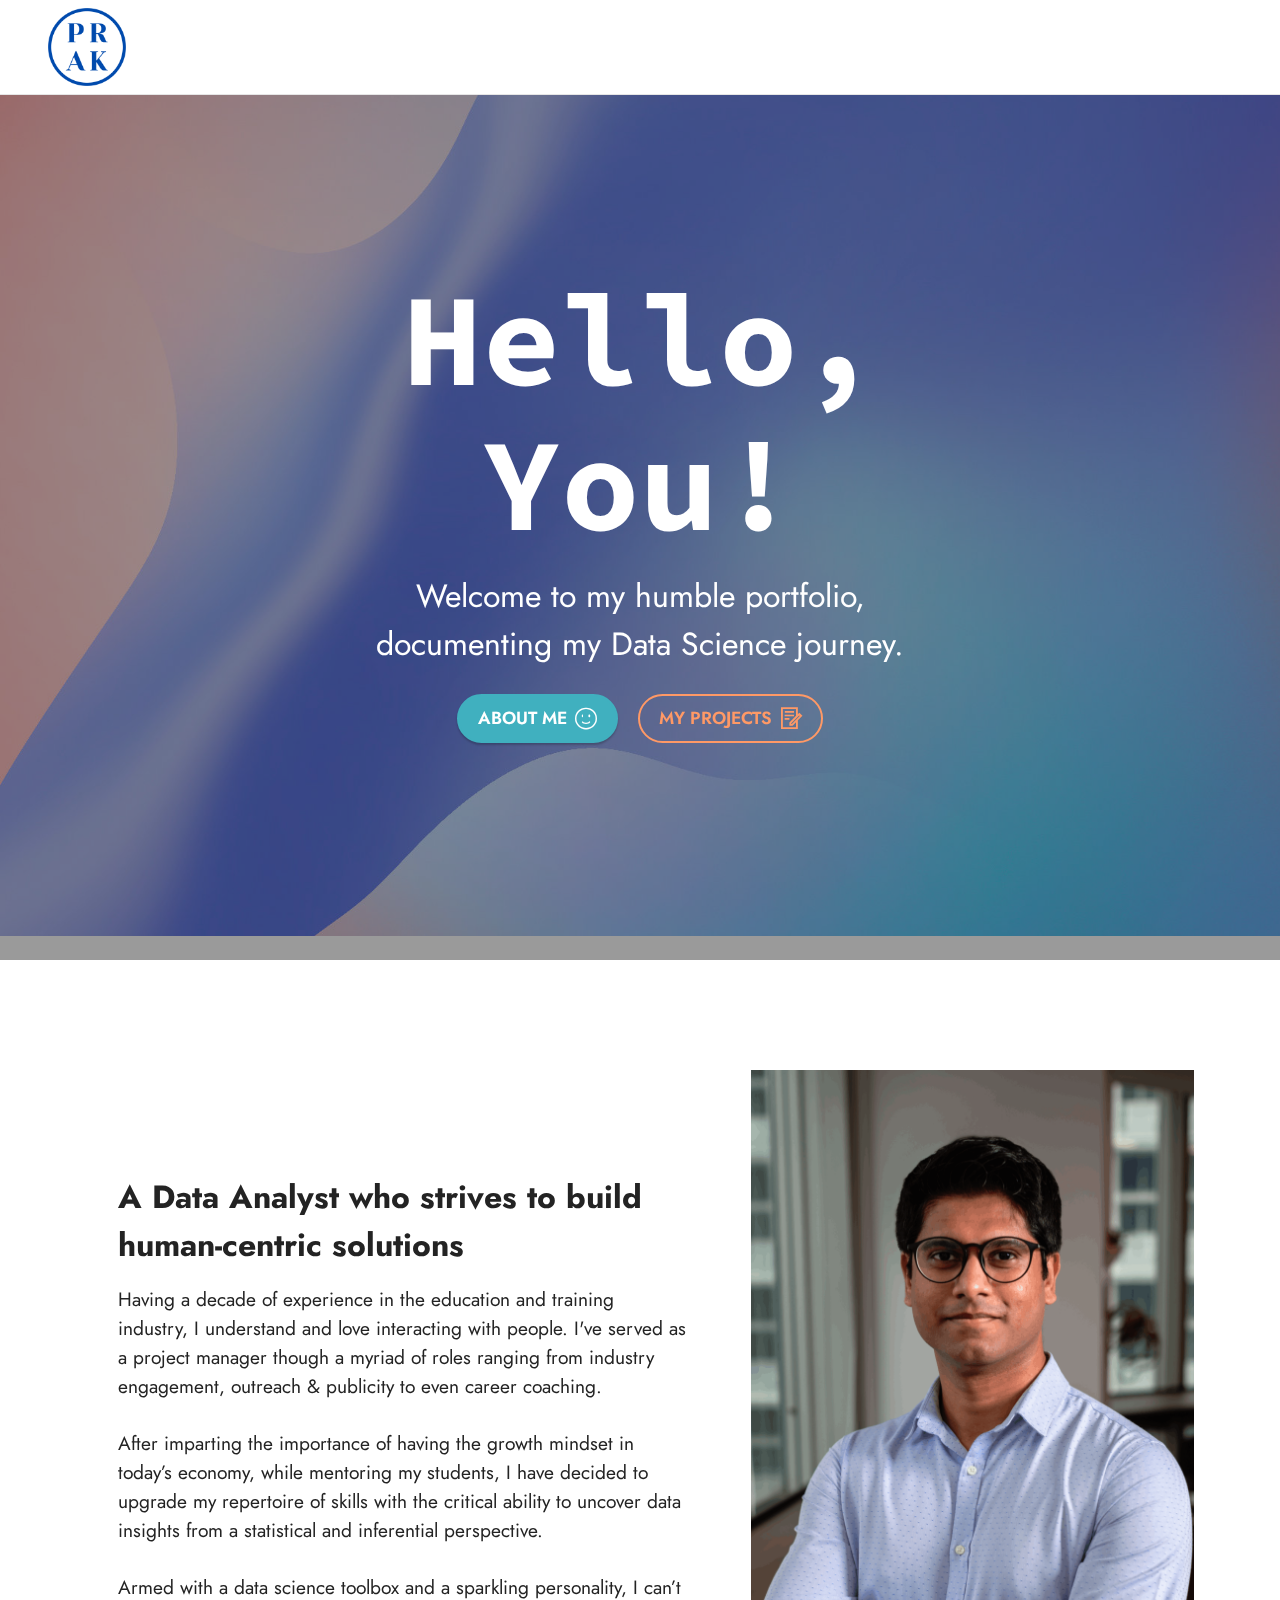
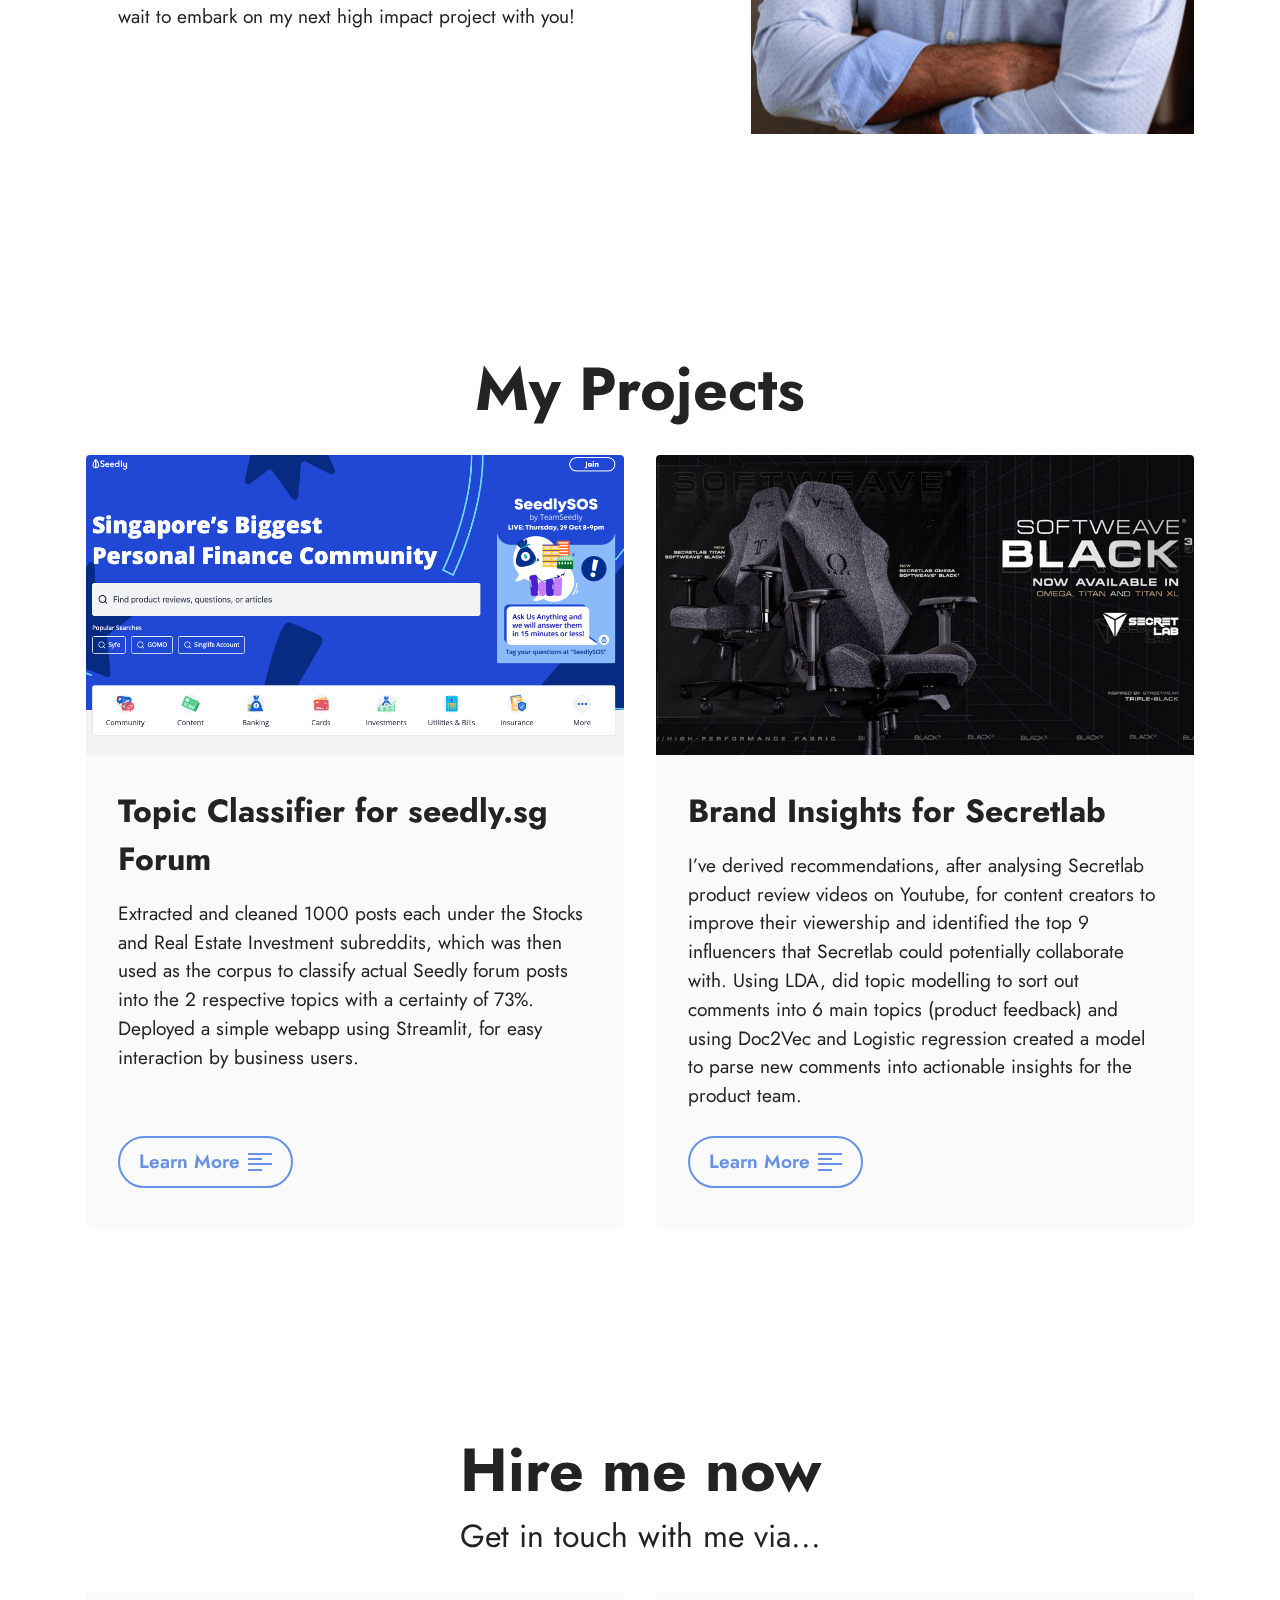
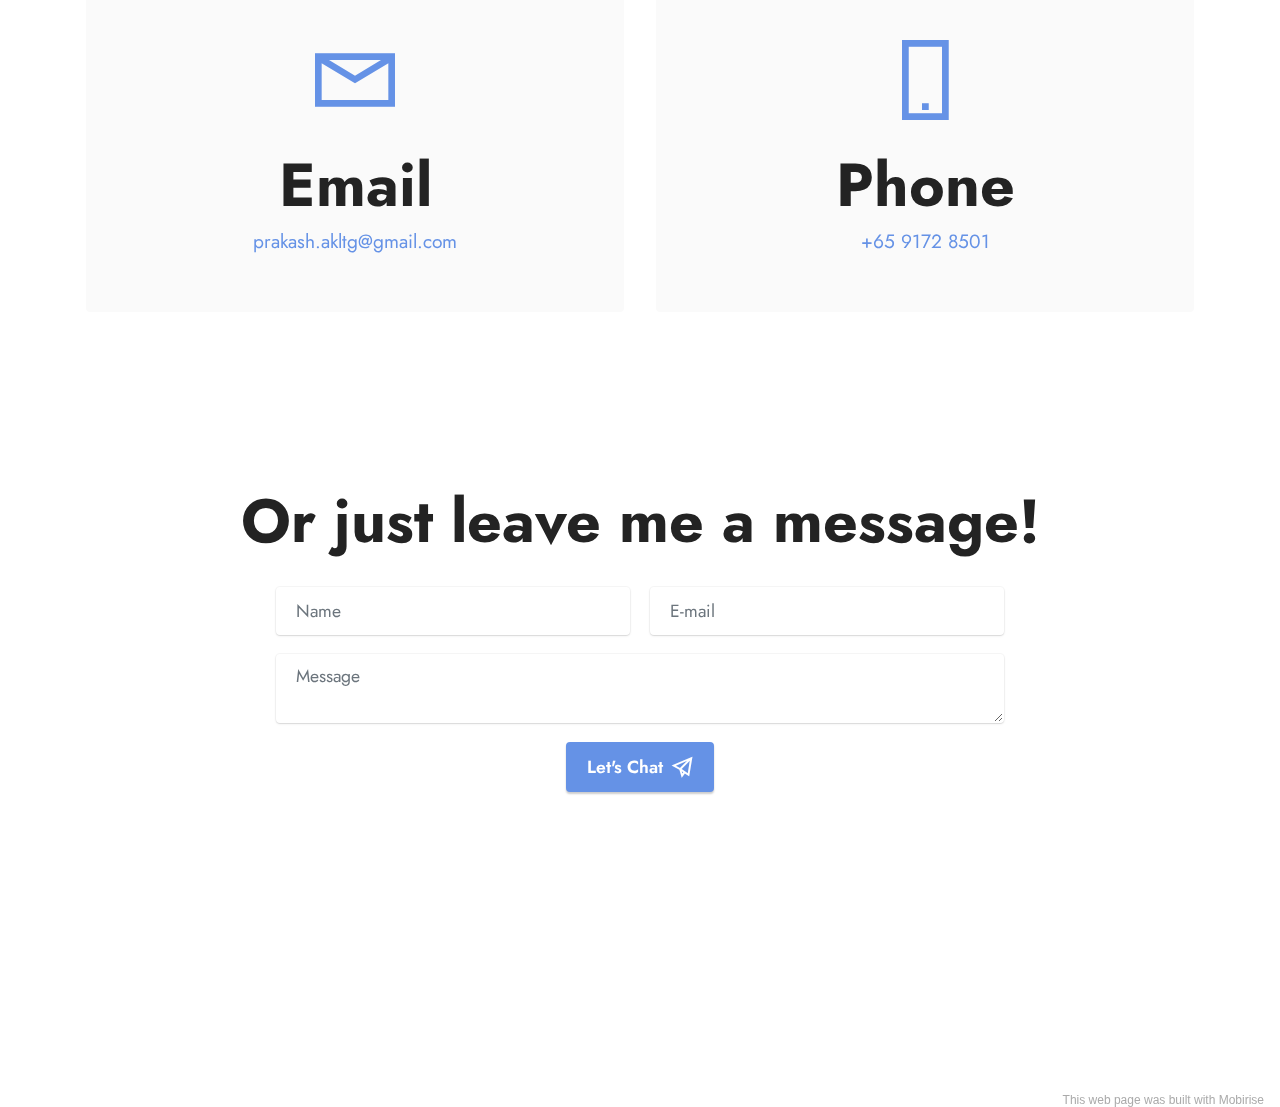
==== commit e9c5777c: "updated project link" ====
--- a/index.html
+++ b/index.html
@@ -1,7 +1,6 @@
 <!DOCTYPE html>
 <html  >
 <head>
-  <!-- Site made with Mobirise Website Builder v5.2.0, https://mobirise.com -->
   <meta charset="UTF-8">
   <meta http-equiv="X-UA-Compatible" content="IE=edge">
   <meta name="generator" content="Mobirise v5.2.0, mobirise.com">
@@ -121,7 +120,7 @@
                         
                         <p class="mbr-text mbr-fonts-style mt-3 display-7">Extracted and cleaned 1000 posts each under the Stocks and Real Estate Investment subreddits, which was then used as the corpus to classify actual Seedly forum posts into the 2 respective topics with a certainty of 73%. Deployed a simple webapp using Streamlit, for easy interaction by business users.</p>
                     </div>
-                    <div class="mbr-section-btn item-footer mt-2"><a href="seedly.html#top" class="btn item-btn btn-primary-outline display-7" target="_blank"><span class="mobi-mbri mobi-mbri-align-left mbr-iconfont mbr-iconfont-btn"></span>Learn More</a></div>
+                    <div class="mbr-section-btn item-footer mt-2"><a href="seedly.html" class="btn item-btn btn-primary-outline display-7"><span class="mobi-mbri mobi-mbri-align-left mbr-iconfont mbr-iconfont-btn"></span>Learn More</a></div>
                 </div>
             </div><div class="item features-image сol-12 col-md-6 col-lg-6">
                 <div class="item-wrapper">
@@ -133,7 +132,7 @@
                         
                         <p class="mbr-text mbr-fonts-style mt-3 display-7">I’ve derived recommendations, after analysing Secretlab product review videos on Youtube, for content creators to improve their viewership and identified the top 9 influencers that Secretlab could potentially collaborate with. Using LDA, did topic modelling to sort out comments into 6 main topics (product feedback) and using Doc2Vec and Logistic regression created a model to parse new comments into actionable insights for the product team.</p>
                     </div>
-                    <div class="mbr-section-btn item-footer mt-2"><a href="" class="btn item-btn btn-primary-outline display-7" target="_blank"><span class="mobi-mbri mobi-mbri-align-left mbr-iconfont mbr-iconfont-btn"></span>Learn More</a></div>
+                    <div class="mbr-section-btn item-footer mt-2"><a href="index.html#bottom" class="btn item-btn btn-primary-outline display-7"><span class="mobi-mbri mobi-mbri-align-left mbr-iconfont mbr-iconfont-btn"></span>Learn More</a></div>
                 </div>
             </div>
             
@@ -198,7 +197,7 @@
         </div>
         <div class="row justify-content-center mt-4">
             <div class="col-lg-8 mx-auto mbr-form" data-form-type="formoid">
-                <form action="https://mobirise.eu/" method="POST" class="mbr-form form-with-styler" data-form-title="Form Name"><input type="hidden" name="email" data-form-email="true" value="Hemte1MaqQXlxeDU19E6oMovh64TjSz1NhoXoGRIupj12g4qOiEIGjy5eaHOMQUx2EJFzIv+mIaO5pSSmWLNT9LqfMGDr+aPCCagkHy25H5inOiAU+N7RleoKZ7+cwCS">
+                <form action="https://mobirise.eu/" method="POST" class="mbr-form form-with-styler" data-form-title="Form Name"><input type="hidden" name="email" data-form-email="true" value="LIv7jhUOB4g+3iVjzMkL/oZTmRvPH6oh+XZjXel2BGdZ7ReqvLl0ZrSH+jo5as8EDwalRCa45+v3Ve2c0cuODlvHqShM3KoYYVNiOlLWJYg4+lMqO8SUiqSknUnTTLaO">
                     <div class="">
                         <div hidden="hidden" data-form-alert="" class="alert alert-success col-12">Thanks for reaching out, I'll get back to you soon!</div>
                         <div hidden="hidden" data-form-alert-danger="" class="alert alert-danger col-12">Oops...! some
@@ -265,7 +264,7 @@
             </div>
         </div>
     </div>
-</section><section style="background-color: #fff; font-family: -apple-system, BlinkMacSystemFont, 'Segoe UI', 'Roboto', 'Helvetica Neue', Arial, sans-serif; color:#aaa; font-size:12px; padding: 0; align-items: center; display: flex;"><a href="https://mobirise.site/r" style="flex: 1 1; height: 3rem; padding-left: 1rem;"></a><p style="flex: 0 0 auto; margin:0; padding-right:1rem;">Site was <a href="https://mobirise.site/h" style="color:#aaa;">started with</a> Mobirise</p></section><script src="assets/web/assets/jquery/jquery.min.js"></script>  <script src="assets/popper/popper.min.js"></script>  <script src="assets/tether/tether.min.js"></script>  <script src="assets/bootstrap/js/bootstrap.min.js"></script>  <script src="assets/smoothscroll/smooth-scroll.js"></script>  <script src="assets/parallax/jarallax.min.js"></script>  <script src="assets/formstyler/jquery.formstyler.js"></script>  <script src="assets/formstyler/jquery.formstyler.min.js"></script>  <script src="assets/datepicker/jquery.datetimepicker.full.js"></script>  <script src="assets/dropdown/js/nav-dropdown.js"></script>  <script src="assets/dropdown/js/navbar-dropdown.js"></script>  <script src="assets/touchswipe/jquery.touch-swipe.min.js"></script>  <script src="assets/theme/js/script.js"></script>  <script src="assets/formoid/formoid.min.js"></script>  
+</section><section style="background-color: #fff; font-family: -apple-system, BlinkMacSystemFont, 'Segoe UI', 'Roboto', 'Helvetica Neue', Arial, sans-serif; color:#aaa; font-size:12px; padding: 0; align-items: center; display: flex;"><a href="https://mobirise.site/v" style="flex: 1 1; height: -1rem; padding-left: 1rem;"></a><p style="flex: 0 0 auto; margin:0; padding-right:1rem;"><a href="https://mobirise.site/d" style="color:#aaa;">This web page</a> was built with Mobirise</p></section><script src="assets/web/assets/jquery/jquery.min.js"></script>  <script src="assets/popper/popper.min.js"></script>  <script src="assets/tether/tether.min.js"></script>  <script src="assets/bootstrap/js/bootstrap.min.js"></script>  <script src="assets/smoothscroll/smooth-scroll.js"></script>  <script src="assets/parallax/jarallax.min.js"></script>  <script src="assets/formstyler/jquery.formstyler.js"></script>  <script src="assets/formstyler/jquery.formstyler.min.js"></script>  <script src="assets/datepicker/jquery.datetimepicker.full.js"></script>  <script src="assets/dropdown/js/nav-dropdown.js"></script>  <script src="assets/dropdown/js/navbar-dropdown.js"></script>  <script src="assets/touchswipe/jquery.touch-swipe.min.js"></script>  <script src="assets/theme/js/script.js"></script>  <script src="assets/formoid/formoid.min.js"></script>  
   
   
 </body>
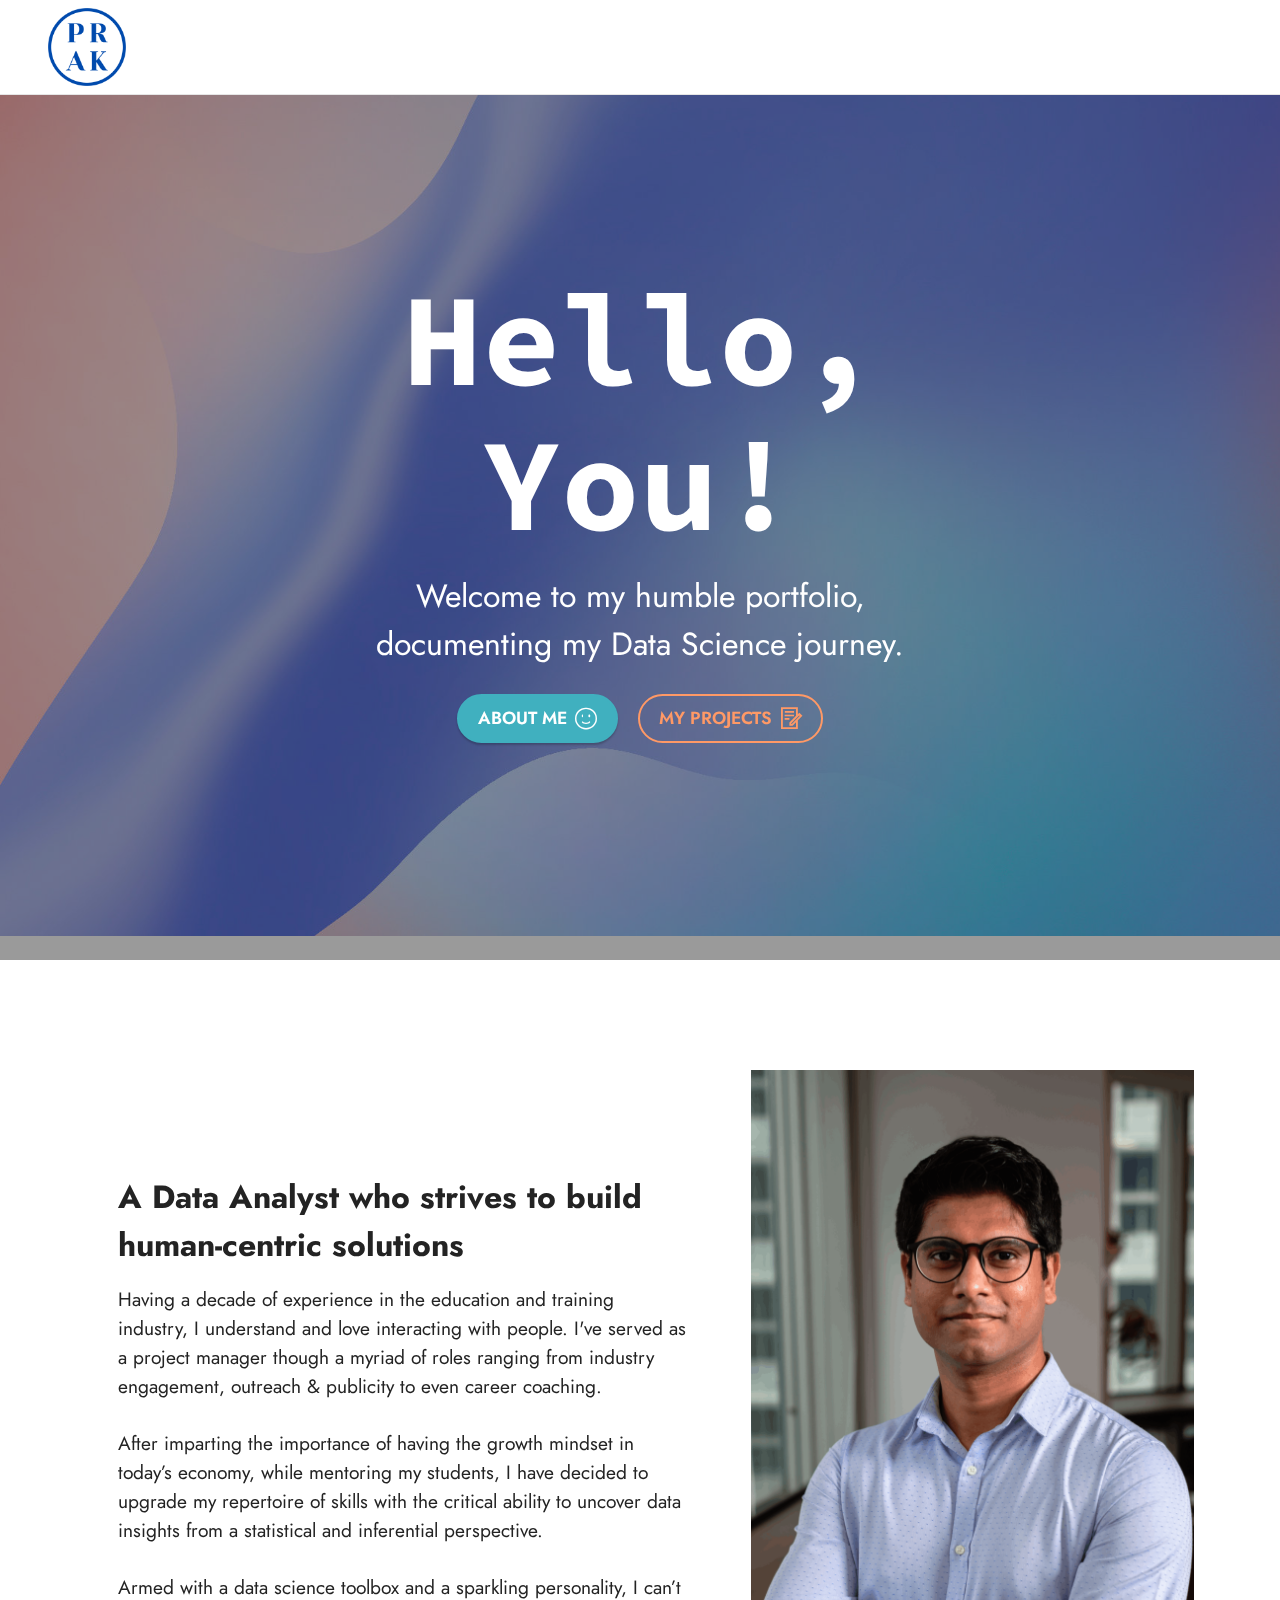
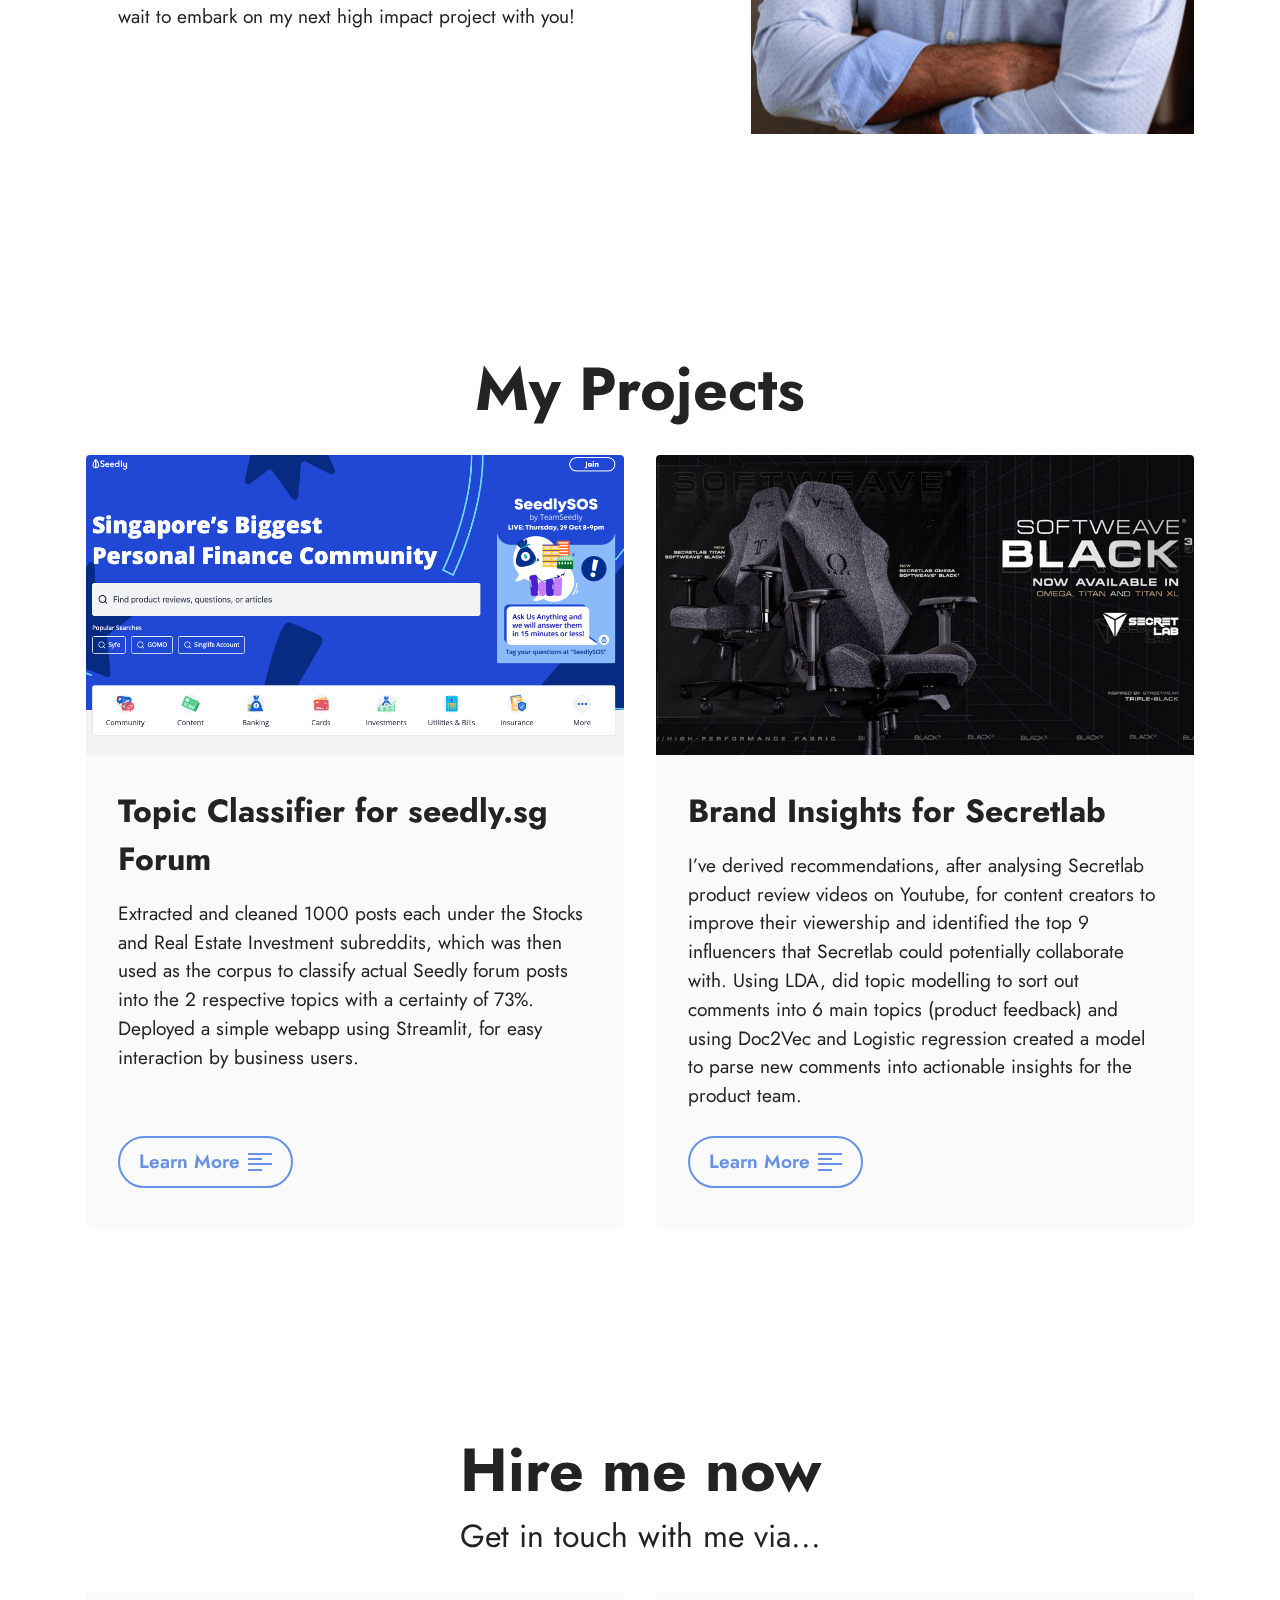
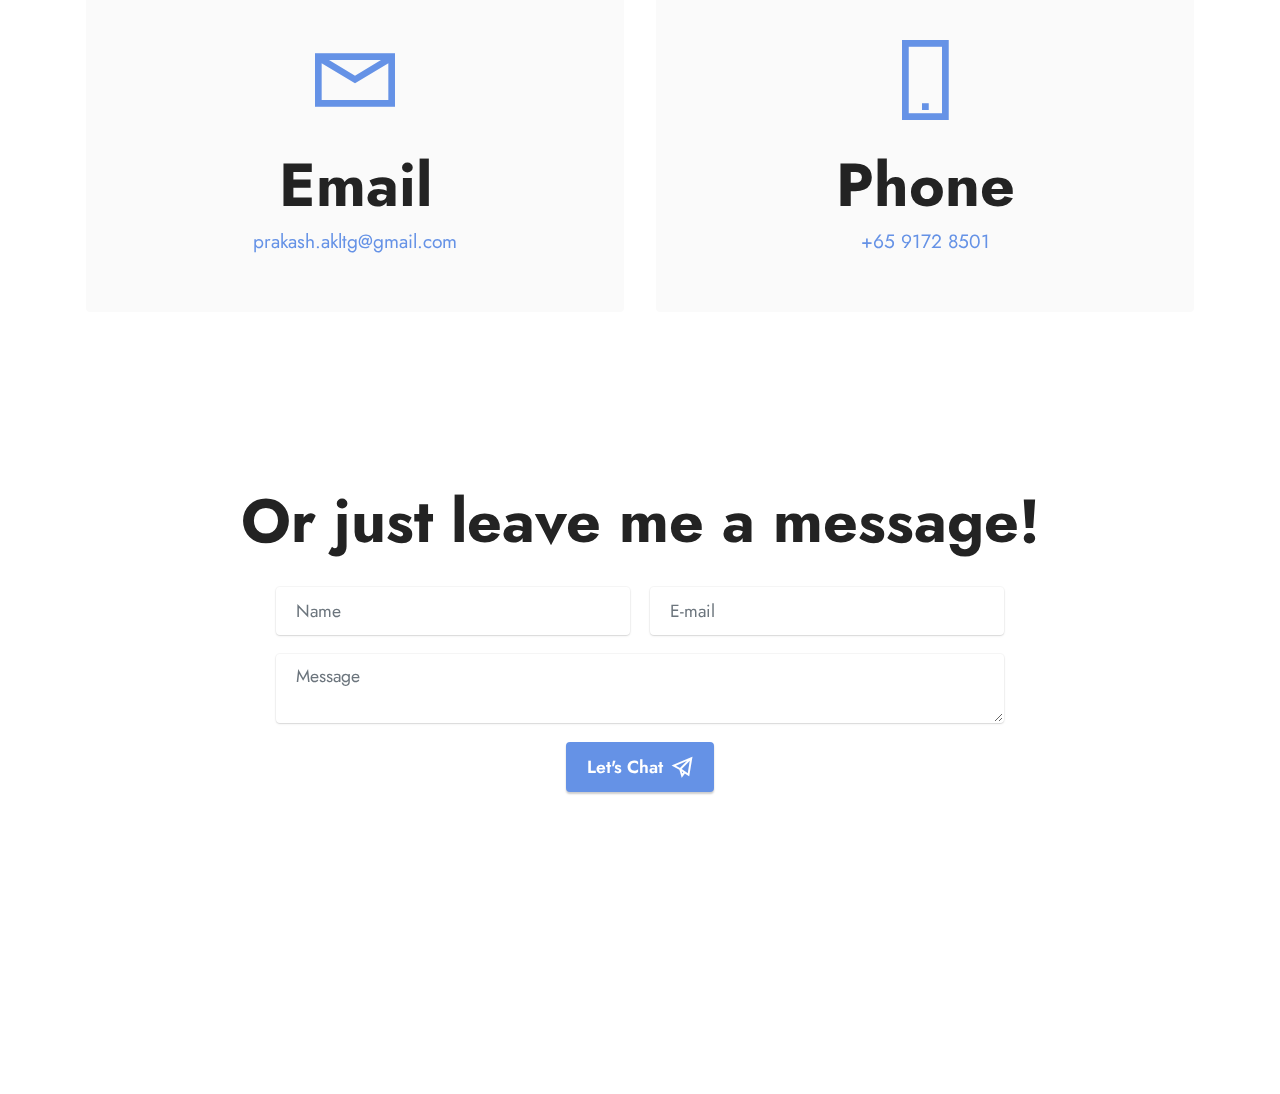
==== commit ff5f35f9: "updated project link" ====
--- a/index.html
+++ b/index.html
@@ -264,7 +264,7 @@
             </div>
         </div>
     </div>
-</section><section style="background-color: #fff; font-family: -apple-system, BlinkMacSystemFont, 'Segoe UI', 'Roboto', 'Helvetica Neue', Arial, sans-serif; color:#aaa; font-size:12px; padding: 0; align-items: center; display: flex;"><a href="https://mobirise.site/v" style="flex: 1 1; height: -1rem; padding-left: 1rem;"></a><p style="flex: 0 0 auto; margin:0; padding-right:1rem;"><a href="https://mobirise.site/d" style="color:#aaa;">This web page</a> was built with Mobirise</p></section><script src="assets/web/assets/jquery/jquery.min.js"></script>  <script src="assets/popper/popper.min.js"></script>  <script src="assets/tether/tether.min.js"></script>  <script src="assets/bootstrap/js/bootstrap.min.js"></script>  <script src="assets/smoothscroll/smooth-scroll.js"></script>  <script src="assets/parallax/jarallax.min.js"></script>  <script src="assets/formstyler/jquery.formstyler.js"></script>  <script src="assets/formstyler/jquery.formstyler.min.js"></script>  <script src="assets/datepicker/jquery.datetimepicker.full.js"></script>  <script src="assets/dropdown/js/nav-dropdown.js"></script>  <script src="assets/dropdown/js/navbar-dropdown.js"></script>  <script src="assets/touchswipe/jquery.touch-swipe.min.js"></script>  <script src="assets/theme/js/script.js"></script>  <script src="assets/formoid/formoid.min.js"></script>  
+</section><section style="background-color: #fff; font-family: -apple-system, BlinkMacSystemFont, 'Segoe UI', 'Roboto', 'Helvetica Neue', Arial, sans-serif; color:#aaa; font-size:12px; padding: 0; align-items: center; display: flex;"><a href="https://mobirise.site/v" style="flex: 1 1; height: 0rem; padding-left: 1rem;"></a><p style="flex: 0 0 auto; margin:0; padding-right:1rem;"><a href="https://mobirise.site/d" style="color:#aaa;"></a></p></section><script src="assets/web/assets/jquery/jquery.min.js"></script>  <script src="assets/popper/popper.min.js"></script>  <script src="assets/tether/tether.min.js"></script>  <script src="assets/bootstrap/js/bootstrap.min.js"></script>  <script src="assets/smoothscroll/smooth-scroll.js"></script>  <script src="assets/parallax/jarallax.min.js"></script>  <script src="assets/formstyler/jquery.formstyler.js"></script>  <script src="assets/formstyler/jquery.formstyler.min.js"></script>  <script src="assets/datepicker/jquery.datetimepicker.full.js"></script>  <script src="assets/dropdown/js/nav-dropdown.js"></script>  <script src="assets/dropdown/js/navbar-dropdown.js"></script>  <script src="assets/touchswipe/jquery.touch-swipe.min.js"></script>  <script src="assets/theme/js/script.js"></script>  <script src="assets/formoid/formoid.min.js"></script>  
   
   
 </body>
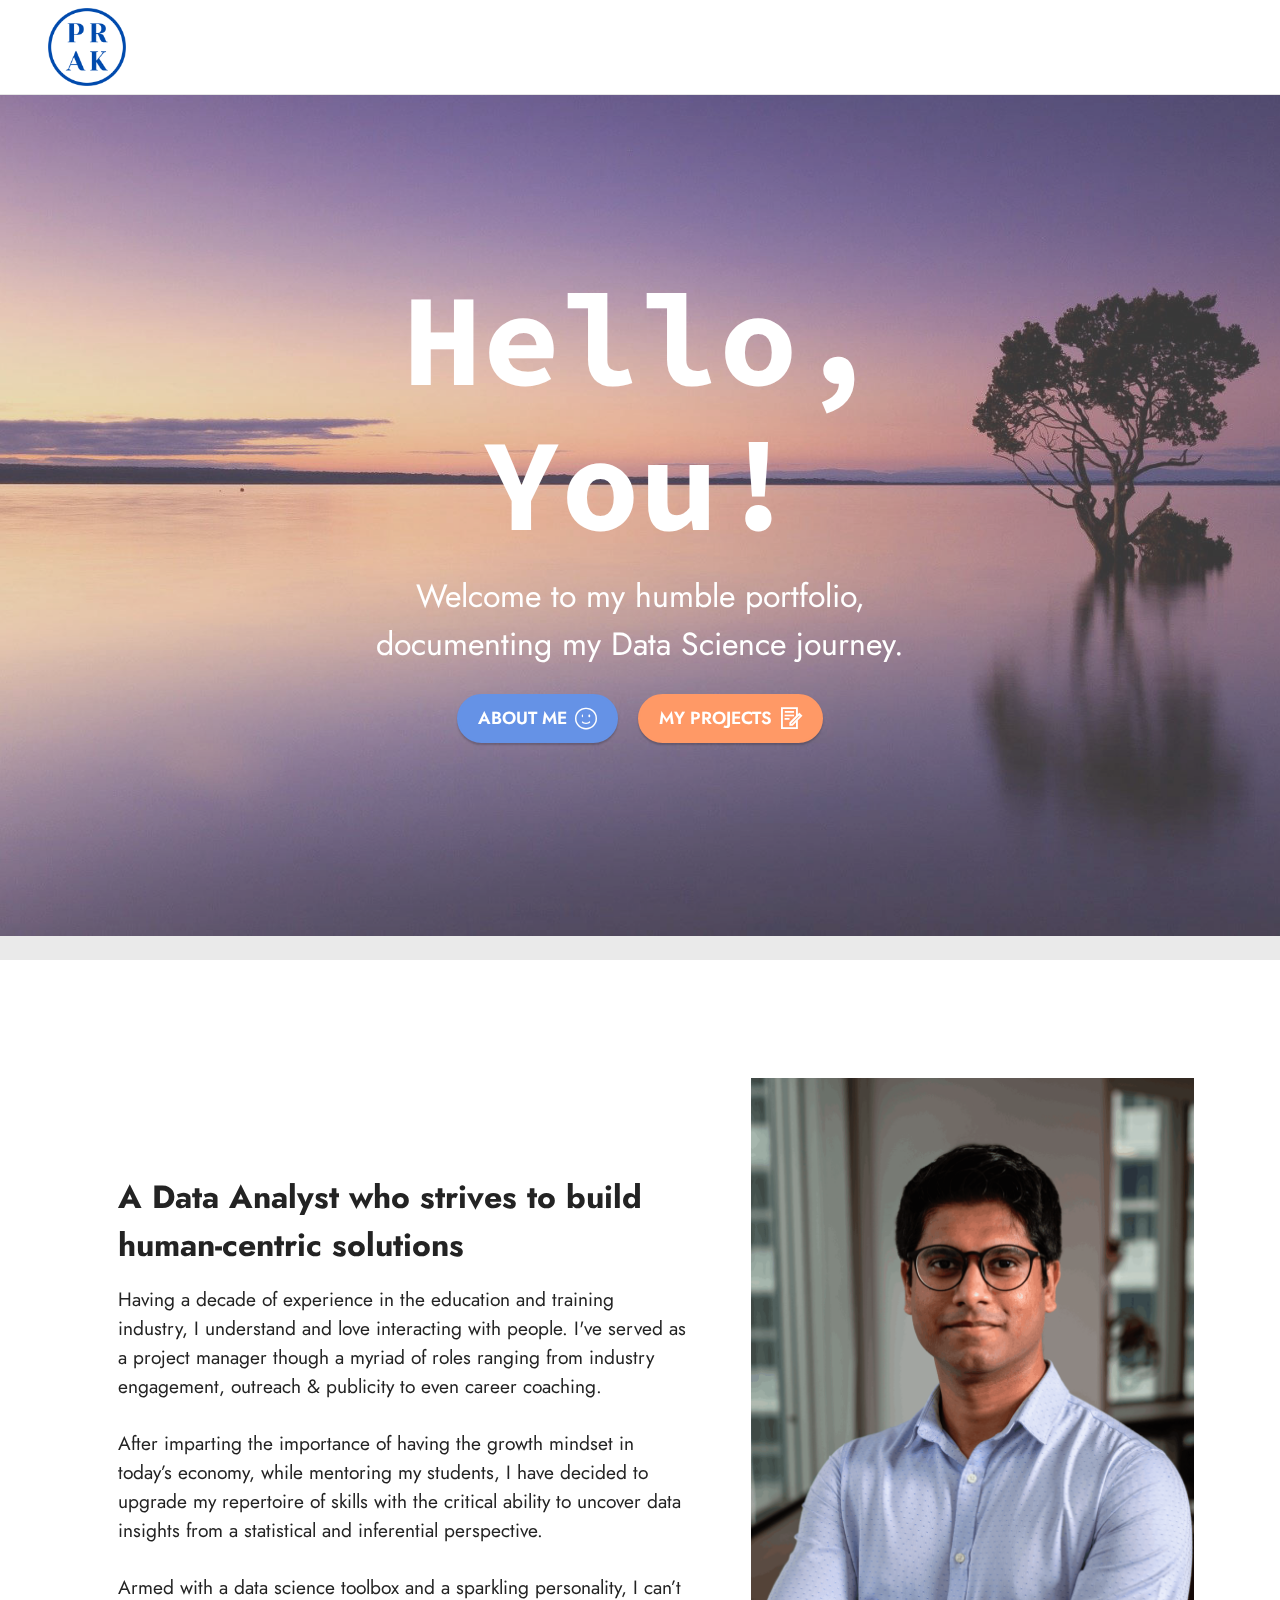
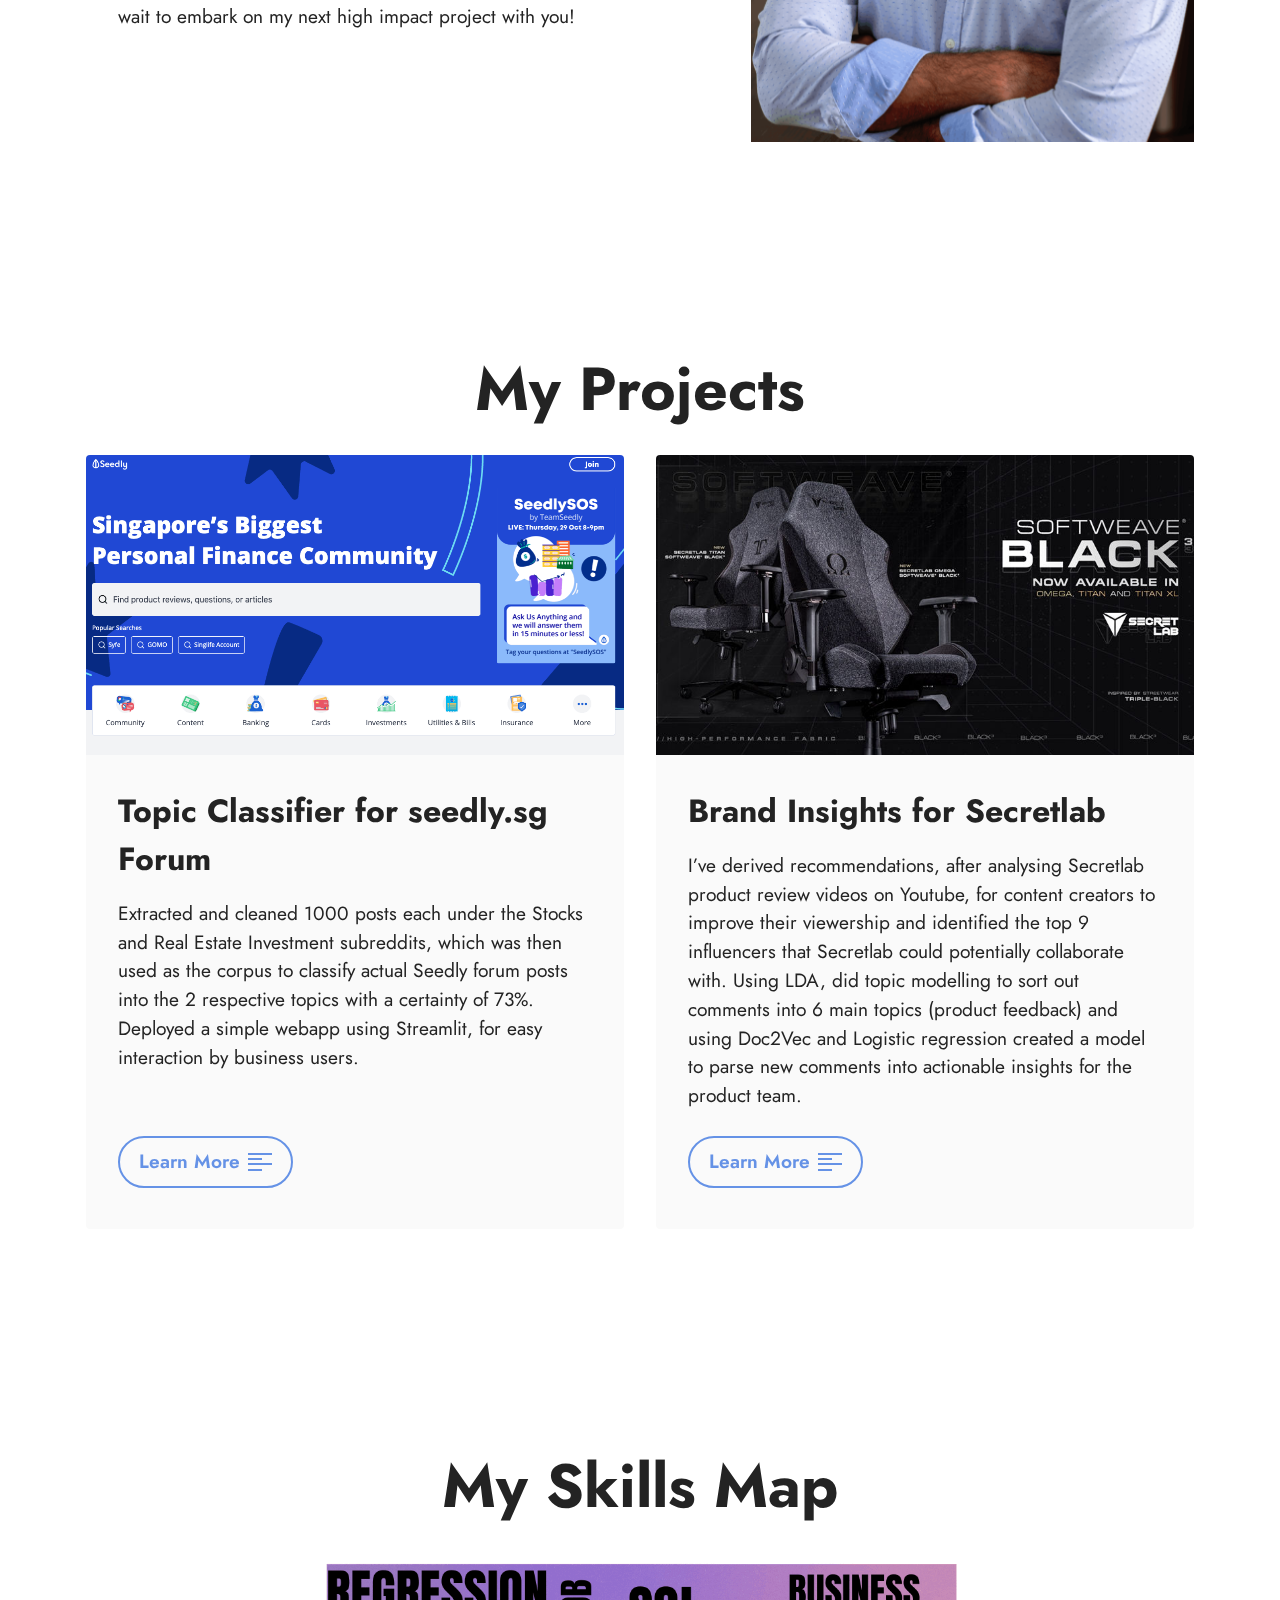
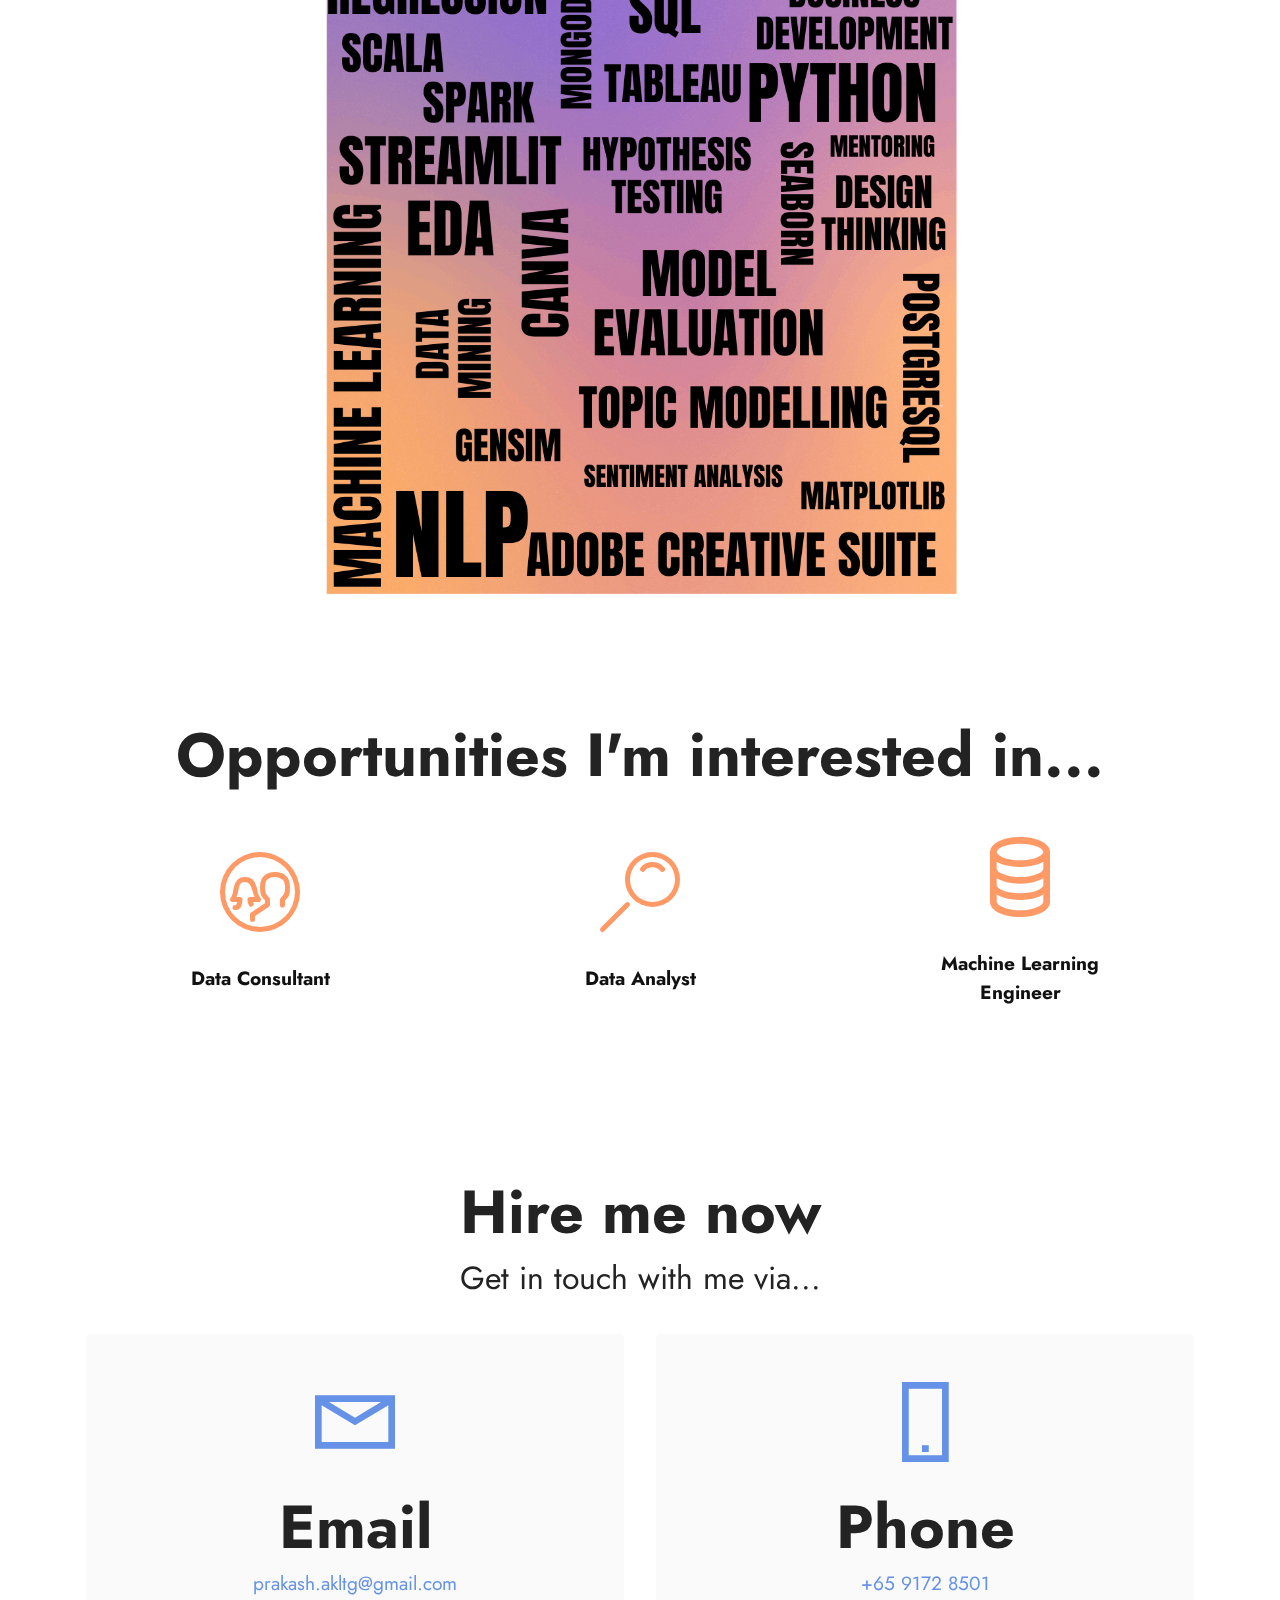
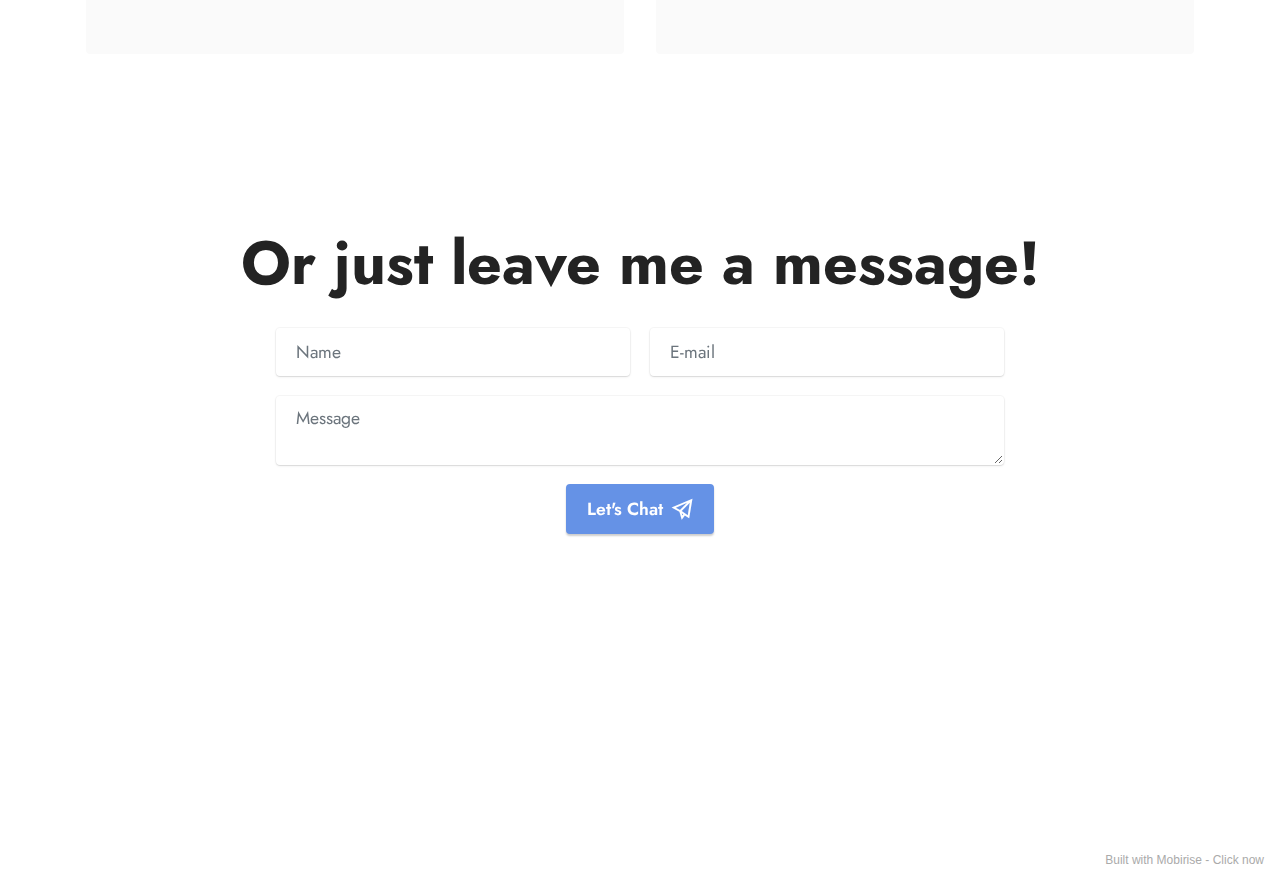
==== commit 36d24e5a: "updated home page" ====
--- a/index.html
+++ b/index.html
@@ -1,6 +1,7 @@
 <!DOCTYPE html>
 <html  >
 <head>
+  <!-- Site made with Mobirise Website Builder v5.2.0, https://mobirise.com -->
   <meta charset="UTF-8">
   <meta http-equiv="X-UA-Compatible" content="IE=edge">
   <meta name="generator" content="Mobirise v5.2.0, mobirise.com">
@@ -63,7 +64,7 @@
 
     
 
-    <div class="mbr-overlay" style="opacity: 0.5; background-color: rgb(53, 53, 53);"></div>
+    <div class="mbr-overlay" style="opacity: 0.3; background-color: rgb(187, 187, 187);"></div>
 
     <div class="align-center container-fluid">
         <div class="row justify-content-center">
@@ -71,7 +72,7 @@
                 <h1 class="mbr-section-title mbr-fonts-style mb-3 display-1"><strong>Hello,</strong><br><strong>You!</strong></h1>
                 
                 <p class="mbr-text mbr-fonts-style display-5">Welcome to my humble portfolio, <br>documenting my Data Science journey.</p>
-                <div class="mbr-section-btn mt-3"><a class="btn btn-success display-4" href="index.html#image2-m"><span class="mbrib-smile-face mbr-iconfont mbr-iconfont-btn"></span>ABOUT ME</a> <a class="btn btn-danger-outline display-4" href="index.html#features3-n"><span class="mobi-mbri mobi-mbri-contact-form mbr-iconfont mbr-iconfont-btn"></span>MY PROJECTS</a></div>
+                <div class="mbr-section-btn mt-3"><a class="btn btn-primary display-4" href="index.html#image2-m"><span class="mbrib-smile-face mbr-iconfont mbr-iconfont-btn"></span>ABOUT ME</a> <a class="btn btn-danger display-4" href="index.html#features3-n"><span class="mobi-mbri mobi-mbri-contact-form mbr-iconfont mbr-iconfont-btn"></span>MY PROJECTS</a></div>
             </div>
         </div>
     </div>
@@ -87,7 +88,7 @@
             <div class="col-12 col-lg-5">
                 <div class="image-wrapper">
                     <img src="assets/images/student-portraits-27-aug-2020-1-6-1076x1345.png" alt="">
-                    <p class="mbr-description mbr-fonts-style mt-2 align-center display-4"></p>
+                    
                 </div>
             </div>
             <div class="col-12 col-lg">
@@ -120,7 +121,7 @@
                         
                         <p class="mbr-text mbr-fonts-style mt-3 display-7">Extracted and cleaned 1000 posts each under the Stocks and Real Estate Investment subreddits, which was then used as the corpus to classify actual Seedly forum posts into the 2 respective topics with a certainty of 73%. Deployed a simple webapp using Streamlit, for easy interaction by business users.</p>
                     </div>
-                    <div class="mbr-section-btn item-footer mt-2"><a href="seedly.html" class="btn item-btn btn-primary-outline display-7"><span class="mobi-mbri mobi-mbri-align-left mbr-iconfont mbr-iconfont-btn"></span>Learn More</a></div>
+                    <div class="mbr-section-btn item-footer mt-2"><a href="https://github.com/Prakzter/DS-Projects/tree/master/Seedly_Text_Classification" class="btn item-btn btn-primary-outline display-7" target="_blank"><span class="mobi-mbri mobi-mbri-align-left mbr-iconfont mbr-iconfont-btn"></span>Learn More</a></div>
                 </div>
             </div><div class="item features-image сol-12 col-md-6 col-lg-6">
                 <div class="item-wrapper">
@@ -132,9 +133,71 @@
                         
                         <p class="mbr-text mbr-fonts-style mt-3 display-7">I’ve derived recommendations, after analysing Secretlab product review videos on Youtube, for content creators to improve their viewership and identified the top 9 influencers that Secretlab could potentially collaborate with. Using LDA, did topic modelling to sort out comments into 6 main topics (product feedback) and using Doc2Vec and Logistic regression created a model to parse new comments into actionable insights for the product team.</p>
                     </div>
-                    <div class="mbr-section-btn item-footer mt-2"><a href="index.html#bottom" class="btn item-btn btn-primary-outline display-7"><span class="mobi-mbri mobi-mbri-align-left mbr-iconfont mbr-iconfont-btn"></span>Learn More</a></div>
-                </div>
-            </div>
+                    <div class="mbr-section-btn item-footer mt-2"><a href="https://github.com/Prakzter/DS-Projects/tree/master/Secretlab_Brand_Insights" class="btn item-btn btn-primary-outline display-7" target="_blank"><span class="mobi-mbri mobi-mbri-align-left mbr-iconfont mbr-iconfont-btn"></span>Learn More</a></div>
+                </div>
+            </div>
+            
+            
+        </div>
+    </div>
+</section>
+
+<section class="header10 cid-seoJ0nXuC3" id="header10-15">
+
+    
+
+    
+
+    <div class="align-center container">
+        <div class="row justify-content-center">
+            <div class="col-md-12 col-lg-9">
+                <h1 class="mbr-section-title mbr-fonts-style mb-3 display-2"><strong>My Skills Map</strong></h1>
+                
+                
+                <div class="image-wrap mt-4">
+                    <img src="assets/images/skills-1000x1000.png" alt="Mobirise" title="">
+                </div>
+            </div>
+        </div>
+    </div>
+</section>
+
+<section class="features13 cid-seoxNzkbqH" id="features14-12">
+    
+
+    
+    <div class="container">
+        <div class="row">
+            <div class="col-12">
+                <h3 class="mbr-section-title align-center mb-4 mbr-fonts-style display-2"><strong>Opportunities I'm interested in...</strong></h3>
+            </div>
+            <div class="card col-12 col-md-4 col-lg-2 p-3">
+                <div class="card-wrapper">
+                    <div class="card-box align-center">
+                        <span class="mbr-iconfont mbrib-users" style="color: rgb(255, 153, 102); fill: rgb(255, 153, 102);"></span>
+                        <h4 class="card-title align-center mbr-black mbr-fonts-style display-7"><strong>Data Consultant</strong></h4>
+                    </div>
+                </div>
+            </div>
+            <div class="card p-3 col-12 col-md-4 col-lg-2">
+                <div class="card-wrapper">
+                    <div class="card-box align-center">
+                        <span class="mbr-iconfont mbrib-search" style="color: rgb(255, 153, 102); fill: rgb(255, 153, 102);"></span>
+                        <h4 class="card-title align-center mbr-black mbr-fonts-style display-7">
+                            <strong>Data Analyst</strong></h4>
+                    </div>
+                </div>
+            </div>
+            <div class="card p-3 col-12 col-md-4 col-lg-2">
+                <div class="card-wrapper">
+                    <div class="card-box align-center">
+                        <span class="mbr-iconfont mobi-mbri-database mobi-mbri" style="color: rgb(255, 153, 102); fill: rgb(255, 153, 102);"></span>
+                        <h4 class="card-title align-center mbr-black mbr-fonts-style display-7">
+                            <strong>Machine Learning Engineer</strong></h4>
+                    </div>
+                </div>
+            </div>
+            
             
             
         </div>
@@ -197,7 +260,7 @@
         </div>
         <div class="row justify-content-center mt-4">
             <div class="col-lg-8 mx-auto mbr-form" data-form-type="formoid">
-                <form action="https://mobirise.eu/" method="POST" class="mbr-form form-with-styler" data-form-title="Form Name"><input type="hidden" name="email" data-form-email="true" value="LIv7jhUOB4g+3iVjzMkL/oZTmRvPH6oh+XZjXel2BGdZ7ReqvLl0ZrSH+jo5as8EDwalRCa45+v3Ve2c0cuODlvHqShM3KoYYVNiOlLWJYg4+lMqO8SUiqSknUnTTLaO">
+                <form action="https://mobirise.eu/" method="POST" class="mbr-form form-with-styler" data-form-title="Form Name"><input type="hidden" name="email" data-form-email="true" value="o7edBdgbFDz98SFB09EabbxAL4Ju0mG00LWQW94gQ1A8/WmoHaTOfxRAxfDBnkix3zKCybVLKXsuKzLZJsD5l1mIZYoa8XLPZlWQbr1ngUA1s6Em8v7JxacD5gKP55dJ">
                     <div class="">
                         <div hidden="hidden" data-form-alert="" class="alert alert-success col-12">Thanks for reaching out, I'll get back to you soon!</div>
                         <div hidden="hidden" data-form-alert-danger="" class="alert alert-danger col-12">Oops...! some
@@ -237,7 +300,7 @@
                     
                     
                     
-                <li class="foot-menu-item mbr-fonts-style display-7"><a href="index.html#features3-n" class="text-success text-primary">Back to Home</a></li></ul>
+                <li class="foot-menu-item mbr-fonts-style display-7"><a href="index.html#features3-n" class="text-danger">Back to Home</a></li></ul>
             </div>
             <div class="row social-row">
                 <div class="social-list align-right pb-2">
@@ -264,7 +327,7 @@
             </div>
         </div>
     </div>
-</section><section style="background-color: #fff; font-family: -apple-system, BlinkMacSystemFont, 'Segoe UI', 'Roboto', 'Helvetica Neue', Arial, sans-serif; color:#aaa; font-size:12px; padding: 0; align-items: center; display: flex;"><a href="https://mobirise.site/v" style="flex: 1 1; height: 0rem; padding-left: 1rem;"></a><p style="flex: 0 0 auto; margin:0; padding-right:1rem;"><a href="https://mobirise.site/d" style="color:#aaa;"></a></p></section><script src="assets/web/assets/jquery/jquery.min.js"></script>  <script src="assets/popper/popper.min.js"></script>  <script src="assets/tether/tether.min.js"></script>  <script src="assets/bootstrap/js/bootstrap.min.js"></script>  <script src="assets/smoothscroll/smooth-scroll.js"></script>  <script src="assets/parallax/jarallax.min.js"></script>  <script src="assets/formstyler/jquery.formstyler.js"></script>  <script src="assets/formstyler/jquery.formstyler.min.js"></script>  <script src="assets/datepicker/jquery.datetimepicker.full.js"></script>  <script src="assets/dropdown/js/nav-dropdown.js"></script>  <script src="assets/dropdown/js/navbar-dropdown.js"></script>  <script src="assets/touchswipe/jquery.touch-swipe.min.js"></script>  <script src="assets/theme/js/script.js"></script>  <script src="assets/formoid/formoid.min.js"></script>  
+</section><section style="background-color: #fff; font-family: -apple-system, BlinkMacSystemFont, 'Segoe UI', 'Roboto', 'Helvetica Neue', Arial, sans-serif; color:#aaa; font-size:12px; padding: 0; align-items: center; display: flex;"><a href="https://mobirise.site/e" style="flex: 1 1; height: 3rem; padding-left: 1rem;"></a><p style="flex: 0 0 auto; margin:0; padding-right:1rem;">Built with Mobirise - <a href="https://mobirise.site/l" style="color:#aaa;">Click now</a></p></section><script src="assets/web/assets/jquery/jquery.min.js"></script>  <script src="assets/popper/popper.min.js"></script>  <script src="assets/tether/tether.min.js"></script>  <script src="assets/bootstrap/js/bootstrap.min.js"></script>  <script src="assets/smoothscroll/smooth-scroll.js"></script>  <script src="assets/parallax/jarallax.min.js"></script>  <script src="assets/formstyler/jquery.formstyler.js"></script>  <script src="assets/formstyler/jquery.formstyler.min.js"></script>  <script src="assets/datepicker/jquery.datetimepicker.full.js"></script>  <script src="assets/dropdown/js/nav-dropdown.js"></script>  <script src="assets/dropdown/js/navbar-dropdown.js"></script>  <script src="assets/touchswipe/jquery.touch-swipe.min.js"></script>  <script src="assets/theme/js/script.js"></script>  <script src="assets/formoid/formoid.min.js"></script>  
   
   
 </body>
--- a/assets/mobirise/css/mbr-additional.css
+++ b/assets/mobirise/css/mbr-additional.css
@@ -715,7 +715,7 @@
   transition: color 0.6s;
 }
 .cid-s48MCQYojq {
-  background-image: url("../../../assets/images/background3.jpg");
+  background-image: url("../../../assets/images/mbr-1920x1079.jpg");
 }
 .cid-s48MCQYojq .mbr-section-title {
   text-align: center;
@@ -811,6 +811,52 @@
 }
 .cid-sejl3anW2v .item-subtitle {
   text-align: left;
+}
+.cid-seoJ0nXuC3 {
+  padding-top: 6rem;
+  padding-bottom: 3rem;
+  background-color: #ffffff;
+}
+.cid-seoJ0nXuC3 .image-wrap img {
+  width: 100%;
+}
+@media (min-width: 992px) {
+  .cid-seoJ0nXuC3 .image-wrap img {
+    display: block;
+    margin: auto;
+    width: 80%;
+  }
+}
+.cid-seoxNzkbqH {
+  padding-top: 4rem;
+  padding-bottom: 4rem;
+  background-color: #ffffff;
+}
+.cid-seoxNzkbqH .card-box {
+  z-index: 10;
+  position: relative;
+}
+@media (min-width: 1500px) {
+  .cid-seoxNzkbqH .container {
+    max-width: 1400px;
+  }
+}
+.cid-seoxNzkbqH .card {
+  margin: auto;
+}
+.cid-seoxNzkbqH .mbr-iconfont {
+  display: block;
+  font-size: 5rem;
+  color: #6592e6;
+  margin-bottom: 2rem;
+}
+.cid-seoxNzkbqH .card-wrapper {
+  display: flex;
+  justify-content: center;
+  align-items: center;
+}
+.cid-seoxNzkbqH .row {
+  justify-content: center;
 }
 .cid-selibVK4PG {
   padding-top: 5rem;
--- a/assets/mobirise/css/mbr-additional.css
+++ b/assets/mobirise/css/mbr-additional.css
@@ -715,7 +715,7 @@
   transition: color 0.6s;
 }
 .cid-s48MCQYojq {
-  background-image: url("../../../assets/images/background3.jpg");
+  background-image: url("../../../assets/images/mbr-1920x1079.jpg");
 }
 .cid-s48MCQYojq .mbr-section-title {
   text-align: center;
@@ -811,6 +811,52 @@
 }
 .cid-sejl3anW2v .item-subtitle {
   text-align: left;
+}
+.cid-seoJ0nXuC3 {
+  padding-top: 6rem;
+  padding-bottom: 3rem;
+  background-color: #ffffff;
+}
+.cid-seoJ0nXuC3 .image-wrap img {
+  width: 100%;
+}
+@media (min-width: 992px) {
+  .cid-seoJ0nXuC3 .image-wrap img {
+    display: block;
+    margin: auto;
+    width: 80%;
+  }
+}
+.cid-seoxNzkbqH {
+  padding-top: 4rem;
+  padding-bottom: 4rem;
+  background-color: #ffffff;
+}
+.cid-seoxNzkbqH .card-box {
+  z-index: 10;
+  position: relative;
+}
+@media (min-width: 1500px) {
+  .cid-seoxNzkbqH .container {
+    max-width: 1400px;
+  }
+}
+.cid-seoxNzkbqH .card {
+  margin: auto;
+}
+.cid-seoxNzkbqH .mbr-iconfont {
+  display: block;
+  font-size: 5rem;
+  color: #6592e6;
+  margin-bottom: 2rem;
+}
+.cid-seoxNzkbqH .card-wrapper {
+  display: flex;
+  justify-content: center;
+  align-items: center;
+}
+.cid-seoxNzkbqH .row {
+  justify-content: center;
 }
 .cid-selibVK4PG {
   padding-top: 5rem;
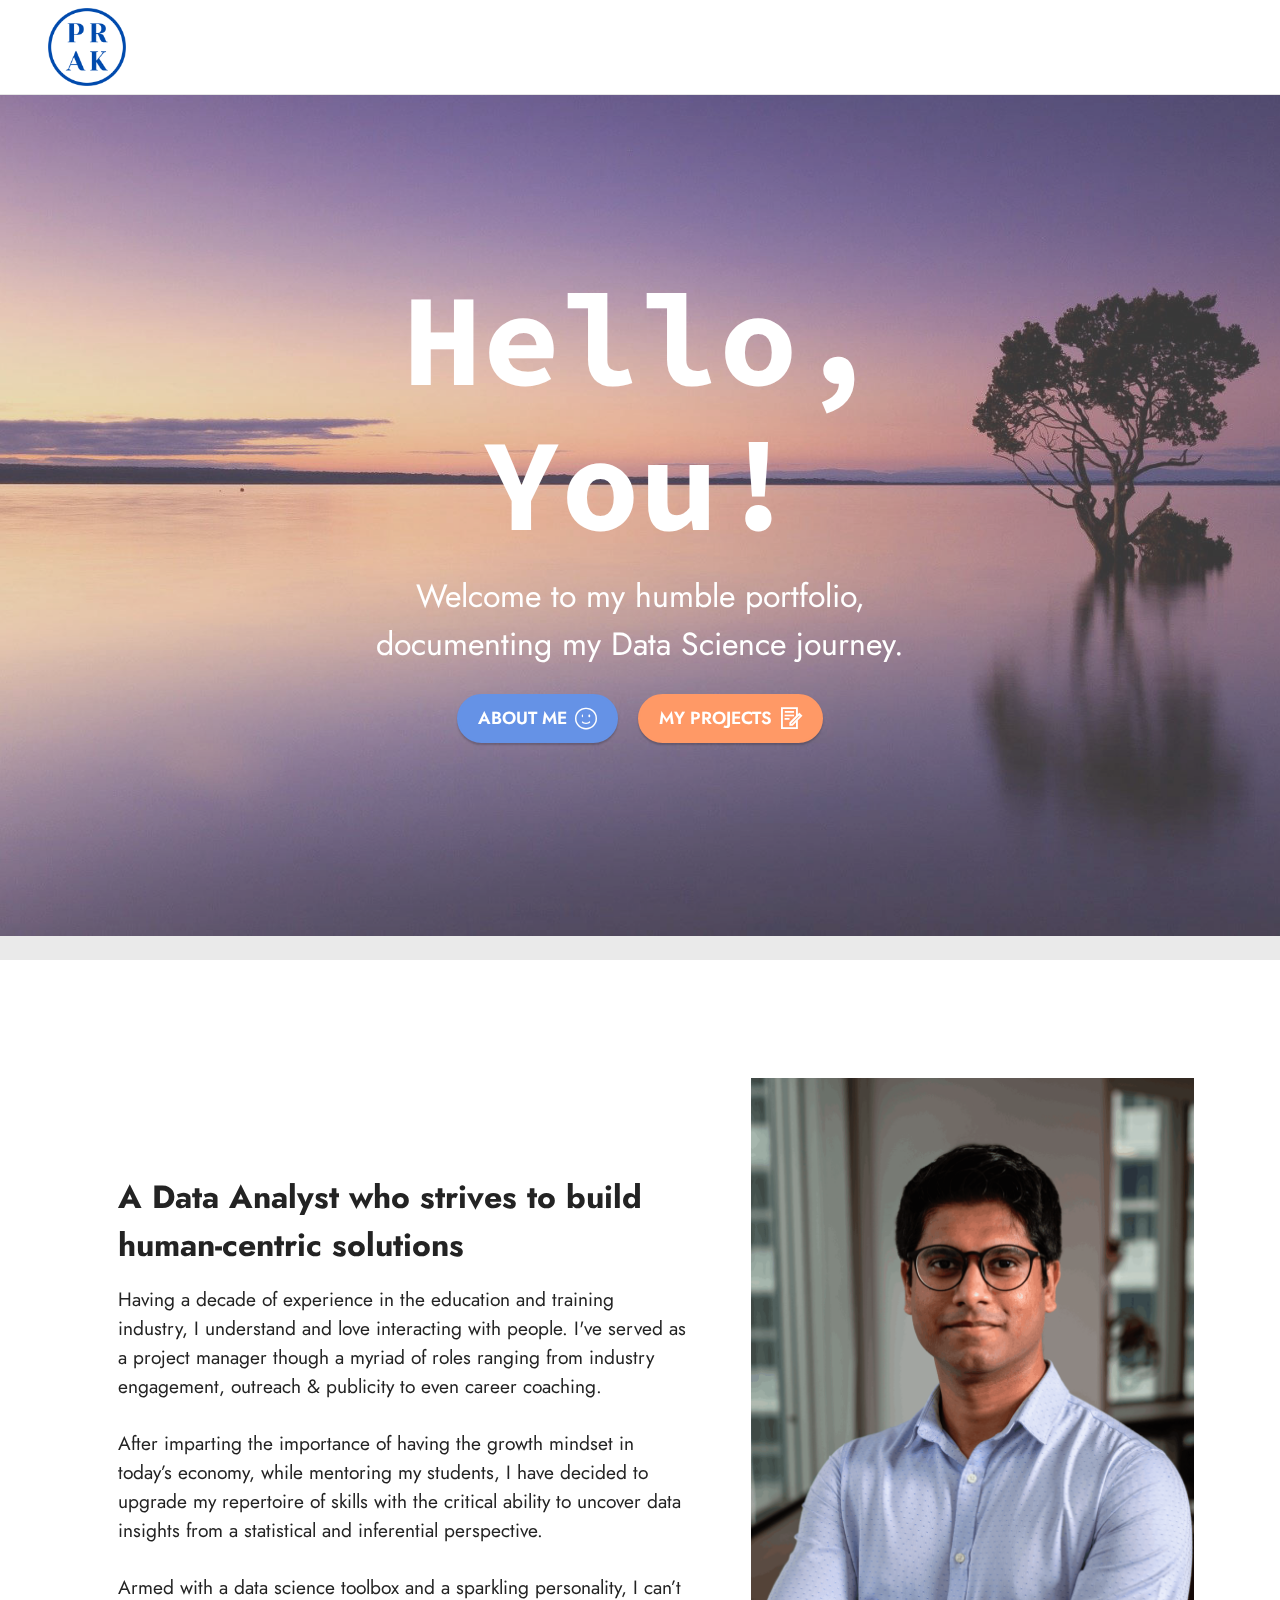
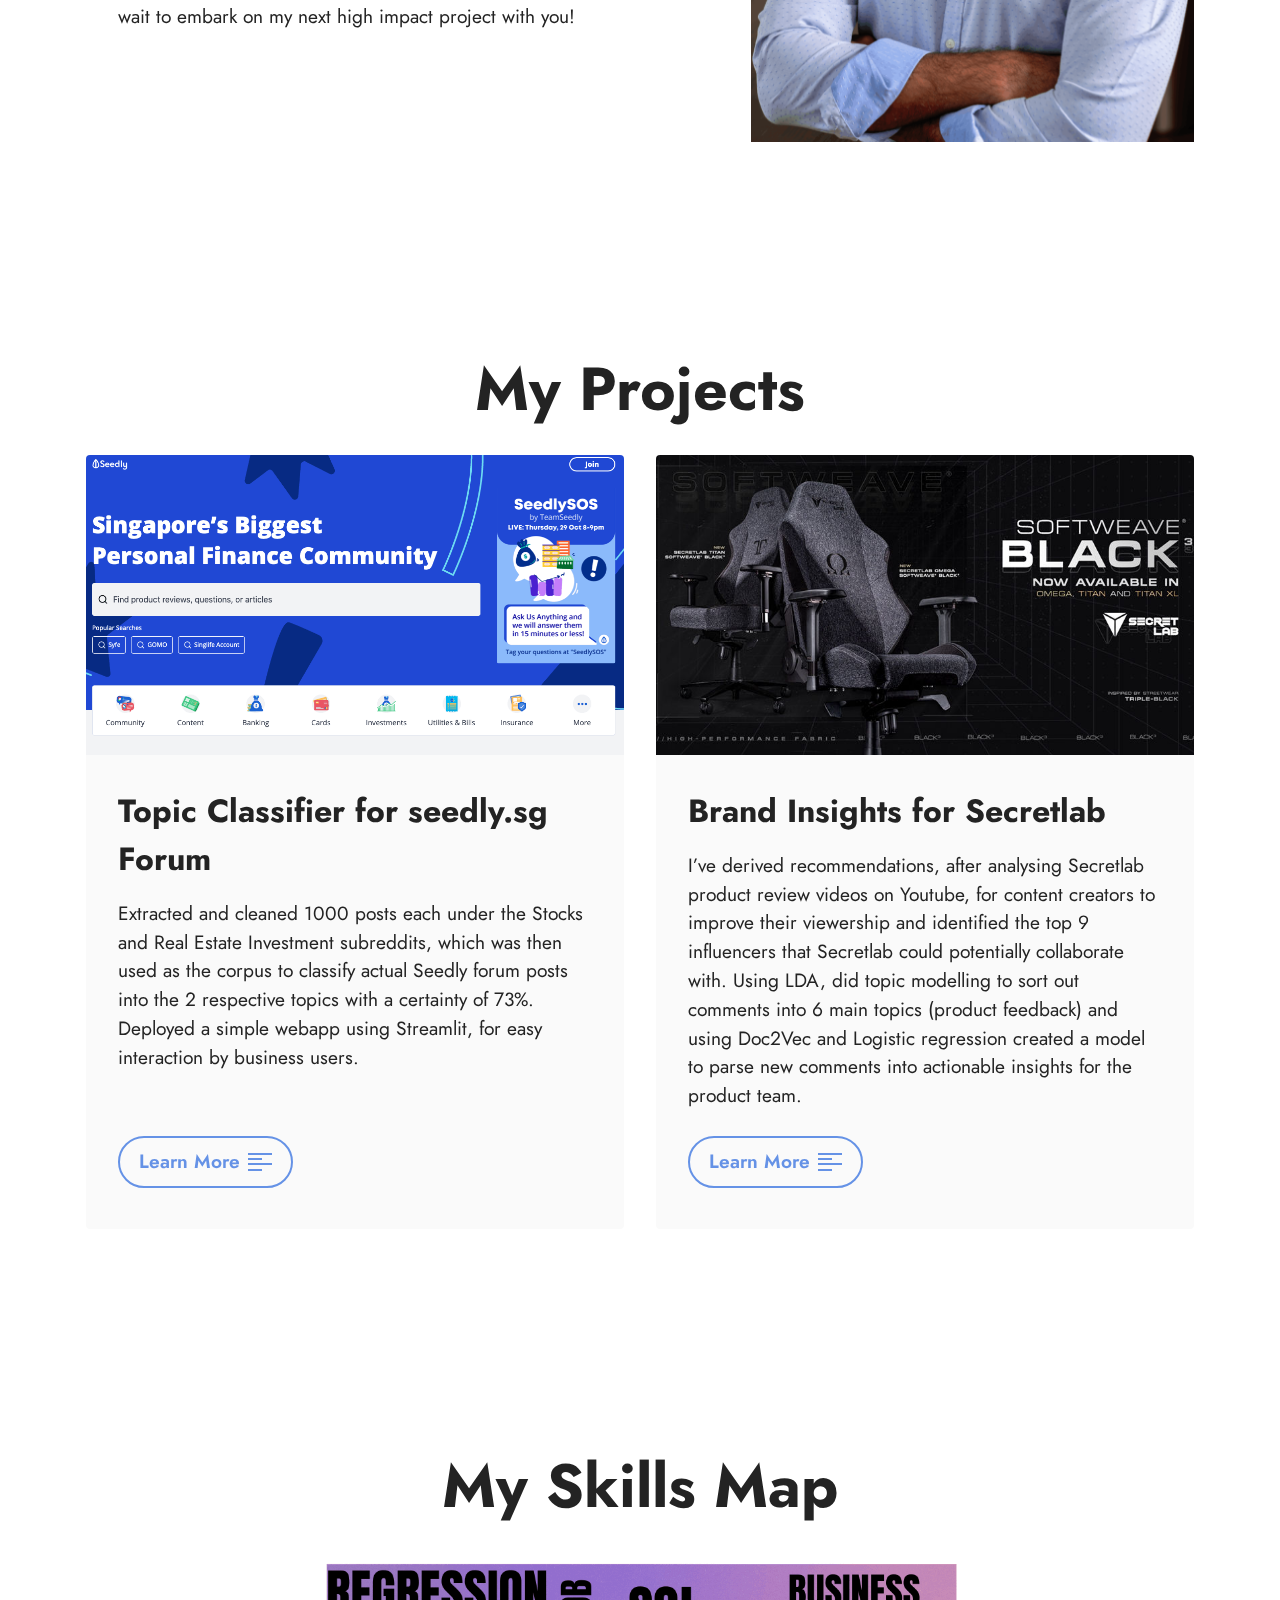
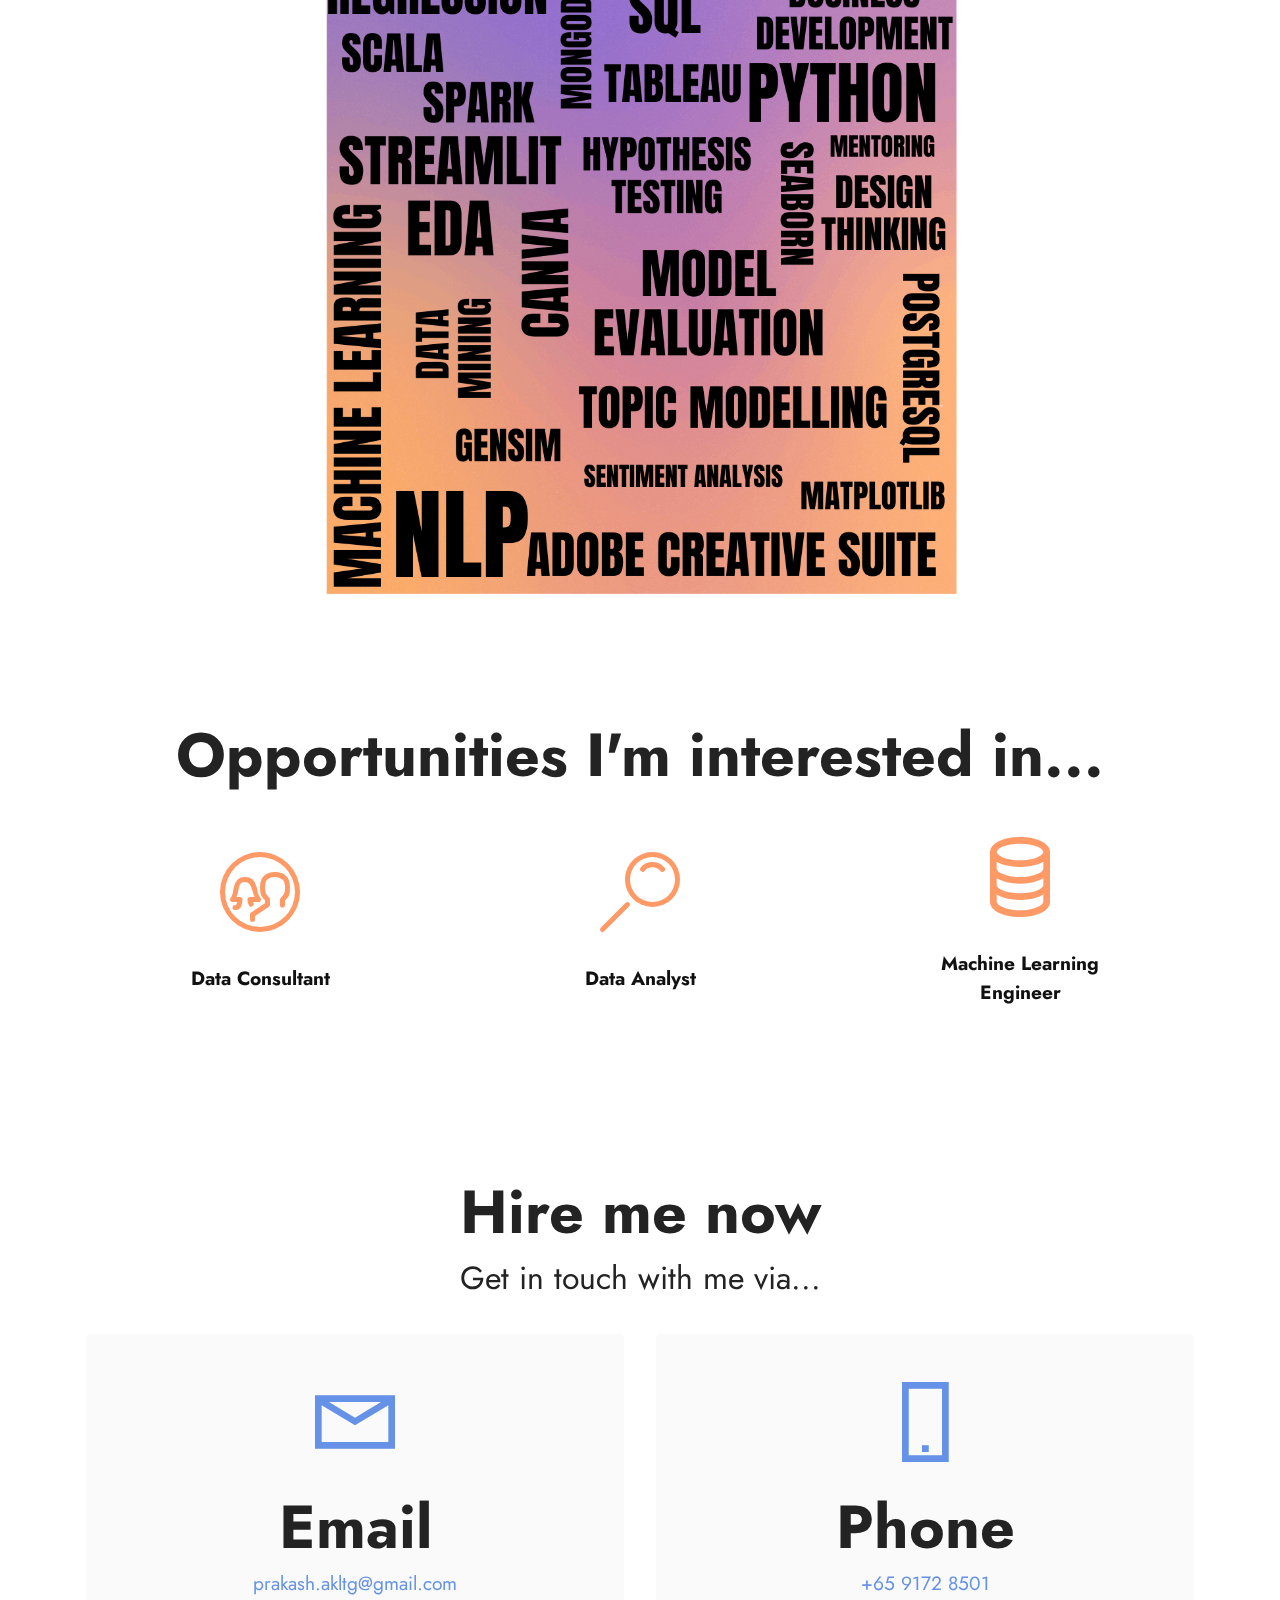
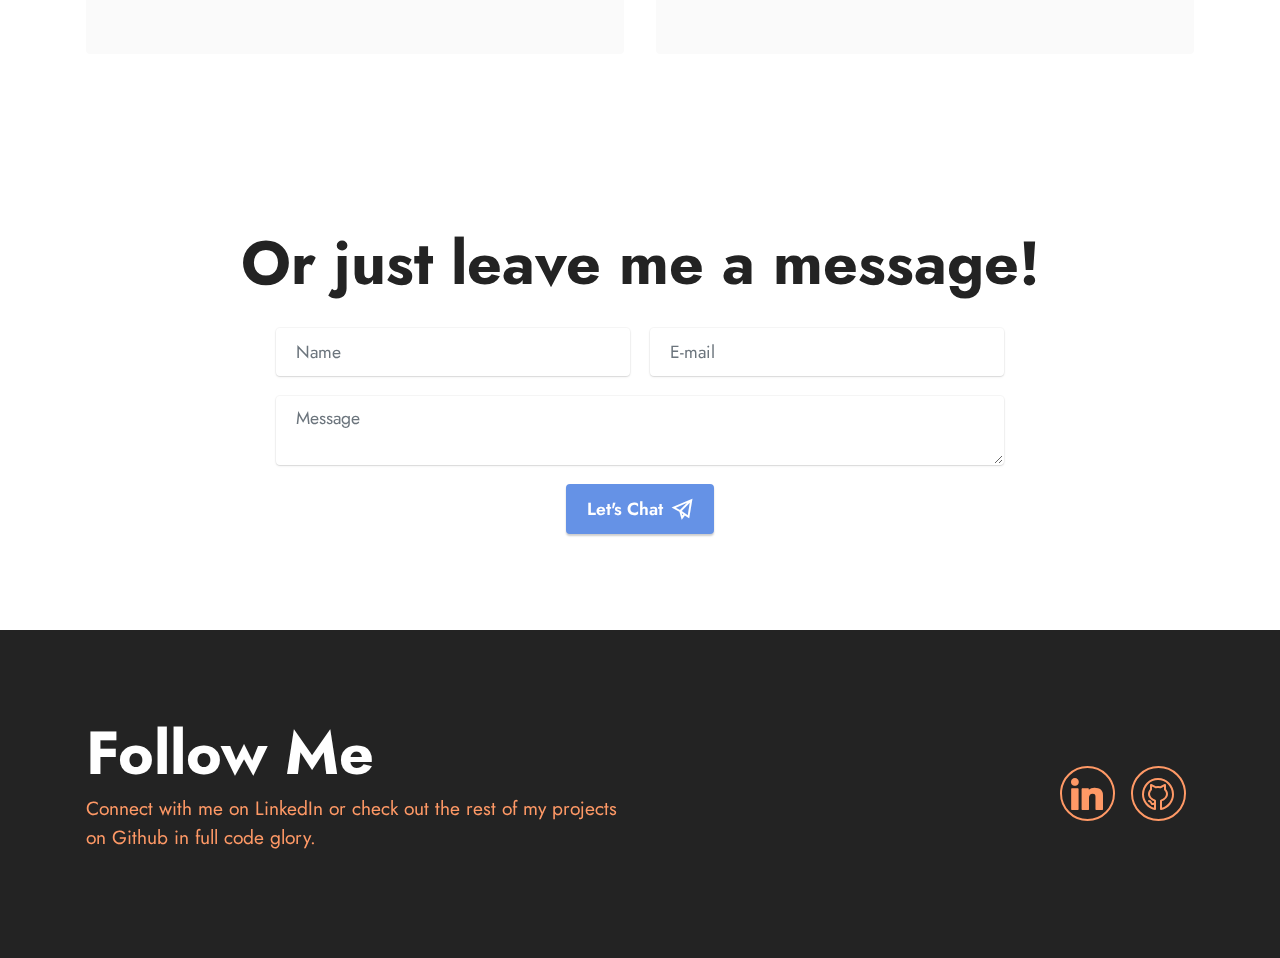
==== commit 81864f8a: "updated home page" ====
--- a/index.html
+++ b/index.html
@@ -1,10 +1,8 @@
 <!DOCTYPE html>
 <html  >
 <head>
-  <!-- Site made with Mobirise Website Builder v5.2.0, https://mobirise.com -->
   <meta charset="UTF-8">
   <meta http-equiv="X-UA-Compatible" content="IE=edge">
-  <meta name="generator" content="Mobirise v5.2.0, mobirise.com">
   <meta name="twitter:card" content="summary_large_image"/>
   <meta name="twitter:image:src" content="assets/images/index-meta.png">
   <meta property="og:image" content="assets/images/index-meta.png">
@@ -24,8 +22,8 @@
   <link rel="stylesheet" href="assets/formstyler/jquery.formstyler.css">
   <link rel="stylesheet" href="assets/formstyler/jquery.formstyler.theme.css">
   <link rel="stylesheet" href="assets/datepicker/jquery.datetimepicker.min.css">
+  <link rel="stylesheet" href="assets/socicon/css/styles.css">
   <link rel="stylesheet" href="assets/dropdown/css/style.css">
-  <link rel="stylesheet" href="assets/socicon/css/styles.css">
   <link rel="stylesheet" href="assets/theme/css/style.css">
   <link rel="preload" as="style" href="assets/mobirise/css/mbr-additional.css"><link rel="stylesheet" href="assets/mobirise/css/mbr-additional.css" type="text/css">
   
@@ -260,7 +258,7 @@
         </div>
         <div class="row justify-content-center mt-4">
             <div class="col-lg-8 mx-auto mbr-form" data-form-type="formoid">
-                <form action="https://mobirise.eu/" method="POST" class="mbr-form form-with-styler" data-form-title="Form Name"><input type="hidden" name="email" data-form-email="true" value="o7edBdgbFDz98SFB09EabbxAL4Ju0mG00LWQW94gQ1A8/WmoHaTOfxRAxfDBnkix3zKCybVLKXsuKzLZJsD5l1mIZYoa8XLPZlWQbr1ngUA1s6Em8v7JxacD5gKP55dJ">
+                <form action="https://mobirise.eu/" method="POST" class="mbr-form form-with-styler" data-form-title="Form Name"><input type="hidden" name="email" data-form-email="true" value="I5KbMz75HwJ8xYHAthRBc9z1T4vE1DGVX8qsd6f9DrhG1S5KvntHqiXuR9G4M/qPHGbf7X/LZJIjFmxChbKwBlsknCKB6RNFvAdUnosEgtrNDoT4TXV2/LNYlMRnVc6Q">
                     <div class="">
                         <div hidden="hidden" data-form-alert="" class="alert alert-success col-12">Thanks for reaching out, I'll get back to you soon!</div>
                         <div hidden="hidden" data-form-alert-danger="" class="alert alert-danger col-12">Oops...! some
@@ -285,49 +283,41 @@
     </div>
 </section>
 
-<section class="footer3 cid-s48P1Icc8J mbr-reveal" once="footers" id="footer3-i">
-
-    
-
-    
-
-    <div class="container-fluid">
-        <div class="media-container-row align-center mbr-white">
-            <div class="row row-links">
-                <ul class="foot-menu">
-                    
-                    
-                    
-                    
-                    
-                <li class="foot-menu-item mbr-fonts-style display-7"><a href="index.html#features3-n" class="text-danger">Back to Home</a></li></ul>
-            </div>
-            <div class="row social-row">
-                <div class="social-list align-right pb-2">
-                    
-                    
-                    
-                    
-                    
-                    
-                <div class="soc-item">
-                        <a href="https://www.linkedin.com/in/prakashnadarajan/" target="_blank">
-                            <span class="mbr-iconfont mbr-iconfont-social socicon-linkedin socicon"></span>
-                        </a>
-                    </div><div class="soc-item">
-                        <a href="https://github.com/Prakzter" target="_blank">
-                            <span class="mbr-iconfont mbr-iconfont-social mbrib-github"></span>
-                        </a>
-                    </div></div>
-            </div>
-            <div class="row row-copirayt">
-                <p class="mbr-text mb-0 mbr-fonts-style mbr-white align-center display-7">
-                    © Copyright 2020 PN. All Rights Reserved.
-                </p>
-            </div>
-        </div>
-    </div>
-</section><section style="background-color: #fff; font-family: -apple-system, BlinkMacSystemFont, 'Segoe UI', 'Roboto', 'Helvetica Neue', Arial, sans-serif; color:#aaa; font-size:12px; padding: 0; align-items: center; display: flex;"><a href="https://mobirise.site/e" style="flex: 1 1; height: 3rem; padding-left: 1rem;"></a><p style="flex: 0 0 auto; margin:0; padding-right:1rem;">Built with Mobirise - <a href="https://mobirise.site/l" style="color:#aaa;">Click now</a></p></section><script src="assets/web/assets/jquery/jquery.min.js"></script>  <script src="assets/popper/popper.min.js"></script>  <script src="assets/tether/tether.min.js"></script>  <script src="assets/bootstrap/js/bootstrap.min.js"></script>  <script src="assets/smoothscroll/smooth-scroll.js"></script>  <script src="assets/parallax/jarallax.min.js"></script>  <script src="assets/formstyler/jquery.formstyler.js"></script>  <script src="assets/formstyler/jquery.formstyler.min.js"></script>  <script src="assets/datepicker/jquery.datetimepicker.full.js"></script>  <script src="assets/dropdown/js/nav-dropdown.js"></script>  <script src="assets/dropdown/js/navbar-dropdown.js"></script>  <script src="assets/touchswipe/jquery.touch-swipe.min.js"></script>  <script src="assets/theme/js/script.js"></script>  <script src="assets/formoid/formoid.min.js"></script>  
+<section class="contacts4 cid-sexvGgoZlK" id="contacts4-18">
+
+    
+
+    
+
+    <div class="container">
+        <div class="row align-items-center justify-content-center">
+            <div class="text-content col-12 col-md-6">
+                <h2 class="mbr-section-title mbr-fonts-style display-2">
+                    <strong>Follow Me</strong></h2>
+                <p class="mbr-text mbr-fonts-style display-7">Connect with me on LinkedIn or check out the rest of my projects on Github in full code glory.</p>
+            </div>
+            <div class="icons d-flex align-items-center col-12 col-md-6 justify-content-end mt-md-0 mt-2 flex-wrap">
+                <a href="https://www.linkedin.com/in/prakashnadarajan/" target="_blank">
+                    <span class="mbr-iconfont mbr-iconfont-social socicon-linkedin socicon" style="color: rgb(255, 153, 102); fill: rgb(255, 153, 102);"></span>
+                </a>
+                <a href="https://github.com/Prakzter/DS-Projects" target="_blank">
+                    <span class="mbr-iconfont mbr-iconfont-social mbrib-github" style="color: rgb(255, 153, 102); fill: rgb(255, 153, 102);"></span>
+                </a>
+                
+                
+                
+                
+                
+                
+                
+                
+            </div>
+        </div>
+    </div>
+    
+</section><section style="background-color: #fff; font-family: -apple-system, BlinkMacSystemFont, 'Segoe UI', 'Roboto', 'Helvetica Neue', Arial, sans-serif; color:#aaa; font-size:12px; padding: 0; align-items: center; display: flex;">
+    <a href="https://mobirise.site/p" style="flex: 1 1; height: 0rem; padding-left: 1rem;"></a><p style="flex: 0 0 auto; margin:0; padding-right:1rem;"><a href="https://mobirise.site/n" style="color:#aaa;"></a></p>
+</section><script src="assets/web/assets/jquery/jquery.min.js"></script>  <script src="assets/popper/popper.min.js"></script>  <script src="assets/tether/tether.min.js"></script>  <script src="assets/bootstrap/js/bootstrap.min.js"></script>  <script src="assets/smoothscroll/smooth-scroll.js"></script>  <script src="assets/parallax/jarallax.min.js"></script>  <script src="assets/formstyler/jquery.formstyler.js"></script>  <script src="assets/formstyler/jquery.formstyler.min.js"></script>  <script src="assets/datepicker/jquery.datetimepicker.full.js"></script>  <script src="assets/sociallikes/social-likes.js"></script>  <script src="assets/dropdown/js/nav-dropdown.js"></script>  <script src="assets/dropdown/js/navbar-dropdown.js"></script>  <script src="assets/touchswipe/jquery.touch-swipe.min.js"></script>  <script src="assets/theme/js/script.js"></script>  <script src="assets/formoid/formoid.min.js"></script>  
   
   
 </body>
--- a/assets/mobirise/css/mbr-additional.css
+++ b/assets/mobirise/css/mbr-additional.css
@@ -904,6 +904,50 @@
   .cid-seliad99RS form .mbr-section-btn .btn {
     width: 100%;
   }
+}
+.cid-sexvGgoZlK {
+  padding-top: 90px;
+  padding-bottom: 90px;
+  background-color: #232323;
+}
+.cid-sexvGgoZlK .media-container-row {
+  justify-content: space-between;
+}
+.cid-sexvGgoZlK .text-content {
+  max-width: 50%;
+}
+.cid-sexvGgoZlK .mbr-iconfont-social {
+  margin: 0.5rem;
+  font-size: 32px;
+  display: flex;
+  border-radius: 50%;
+  text-align: center;
+  color: #ff9966;
+  border: 2px solid #ff9966;
+  justify-content: center;
+  align-content: center;
+  transition: all 0.3s;
+}
+.cid-sexvGgoZlK .mbr-iconfont-social:before {
+  padding: 0.6rem;
+}
+.cid-sexvGgoZlK .mbr-iconfont-social:hover {
+  background-color: #ff9966;
+  color: #000000;
+}
+@media (max-width: 768px) {
+  .cid-sexvGgoZlK .icons {
+    justify-content: center !important;
+  }
+  .cid-sexvGgoZlK .text-content * {
+    text-align: center;
+  }
+}
+.cid-sexvGgoZlK P {
+  color: #ff9966;
+}
+.cid-sexvGgoZlK .mbr-section-title {
+  color: #ffffff;
 }
 .cid-s48OLK6784 {
   z-index: 1000;
@@ -1248,74 +1292,6 @@
     left: -1rem;
   }
 }
-.cid-s48P1Icc8J {
-  padding-top: 3rem;
-  padding-bottom: 3rem;
-  background-color: #232323;
-}
-.cid-s48P1Icc8J .row-links {
-  width: 100%;
-  justify-content: center;
-}
-.cid-s48P1Icc8J .social-row {
-  width: 100%;
-  justify-content: center;
-}
-.cid-s48P1Icc8J .media-container-row {
-  flex-direction: column;
-  justify-content: center;
-  align-items: center;
-}
-.cid-s48P1Icc8J .media-container-row .foot-menu {
-  list-style: none;
-  display: flex;
-  justify-content: center;
-  flex-wrap: wrap;
-  padding: 0;
-  margin-bottom: 0;
-}
-.cid-s48P1Icc8J .media-container-row .foot-menu li {
-  padding: 0 1rem 1rem 1rem;
-}
-.cid-s48P1Icc8J .media-container-row .foot-menu li p {
-  margin: 0;
-}
-.cid-s48P1Icc8J .media-container-row .social-list {
-  padding-left: 0;
-  margin-bottom: 0;
-  list-style: none;
-  display: flex;
-  flex-wrap: wrap;
-  justify-content: flex-end;
-}
-.cid-s48P1Icc8J .media-container-row .social-list .mbr-iconfont-social {
-  font-size: 1.5rem;
-  color: #ffffff;
-}
-.cid-s48P1Icc8J .media-container-row .social-list .soc-item {
-  margin: 0 .5rem;
-}
-.cid-s48P1Icc8J .media-container-row .social-list a {
-  margin: 0;
-  opacity: .5;
-  transition: .2s linear;
-}
-.cid-s48P1Icc8J .media-container-row .social-list a:hover {
-  opacity: 1;
-}
-@media (max-width: 767px) {
-  .cid-s48P1Icc8J .media-container-row .social-list {
-    -webkit-justify-content: center;
-    justify-content: center;
-  }
-}
-.cid-s48P1Icc8J .media-container-row .row-copirayt {
-  word-break: break-word;
-  width: 100%;
-}
-.cid-s48P1Icc8J .media-container-row .row-copirayt p {
-  width: 100%;
-}
 .cid-selxcTBZn5 {
   padding-top: 5rem;
   padding-bottom: 5rem;
@@ -1854,71 +1830,3 @@
   display: flex;
   flex-wrap: wrap;
 }
-.cid-s48P1Icc8J {
-  padding-top: 3rem;
-  padding-bottom: 3rem;
-  background-color: #232323;
-}
-.cid-s48P1Icc8J .row-links {
-  width: 100%;
-  justify-content: center;
-}
-.cid-s48P1Icc8J .social-row {
-  width: 100%;
-  justify-content: center;
-}
-.cid-s48P1Icc8J .media-container-row {
-  flex-direction: column;
-  justify-content: center;
-  align-items: center;
-}
-.cid-s48P1Icc8J .media-container-row .foot-menu {
-  list-style: none;
-  display: flex;
-  justify-content: center;
-  flex-wrap: wrap;
-  padding: 0;
-  margin-bottom: 0;
-}
-.cid-s48P1Icc8J .media-container-row .foot-menu li {
-  padding: 0 1rem 1rem 1rem;
-}
-.cid-s48P1Icc8J .media-container-row .foot-menu li p {
-  margin: 0;
-}
-.cid-s48P1Icc8J .media-container-row .social-list {
-  padding-left: 0;
-  margin-bottom: 0;
-  list-style: none;
-  display: flex;
-  flex-wrap: wrap;
-  justify-content: flex-end;
-}
-.cid-s48P1Icc8J .media-container-row .social-list .mbr-iconfont-social {
-  font-size: 1.5rem;
-  color: #ffffff;
-}
-.cid-s48P1Icc8J .media-container-row .social-list .soc-item {
-  margin: 0 .5rem;
-}
-.cid-s48P1Icc8J .media-container-row .social-list a {
-  margin: 0;
-  opacity: .5;
-  transition: .2s linear;
-}
-.cid-s48P1Icc8J .media-container-row .social-list a:hover {
-  opacity: 1;
-}
-@media (max-width: 767px) {
-  .cid-s48P1Icc8J .media-container-row .social-list {
-    -webkit-justify-content: center;
-    justify-content: center;
-  }
-}
-.cid-s48P1Icc8J .media-container-row .row-copirayt {
-  word-break: break-word;
-  width: 100%;
-}
-.cid-s48P1Icc8J .media-container-row .row-copirayt p {
-  width: 100%;
-}
--- a/assets/mobirise/css/mbr-additional.css
+++ b/assets/mobirise/css/mbr-additional.css
@@ -904,6 +904,50 @@
   .cid-seliad99RS form .mbr-section-btn .btn {
     width: 100%;
   }
+}
+.cid-sexvGgoZlK {
+  padding-top: 90px;
+  padding-bottom: 90px;
+  background-color: #232323;
+}
+.cid-sexvGgoZlK .media-container-row {
+  justify-content: space-between;
+}
+.cid-sexvGgoZlK .text-content {
+  max-width: 50%;
+}
+.cid-sexvGgoZlK .mbr-iconfont-social {
+  margin: 0.5rem;
+  font-size: 32px;
+  display: flex;
+  border-radius: 50%;
+  text-align: center;
+  color: #ff9966;
+  border: 2px solid #ff9966;
+  justify-content: center;
+  align-content: center;
+  transition: all 0.3s;
+}
+.cid-sexvGgoZlK .mbr-iconfont-social:before {
+  padding: 0.6rem;
+}
+.cid-sexvGgoZlK .mbr-iconfont-social:hover {
+  background-color: #ff9966;
+  color: #000000;
+}
+@media (max-width: 768px) {
+  .cid-sexvGgoZlK .icons {
+    justify-content: center !important;
+  }
+  .cid-sexvGgoZlK .text-content * {
+    text-align: center;
+  }
+}
+.cid-sexvGgoZlK P {
+  color: #ff9966;
+}
+.cid-sexvGgoZlK .mbr-section-title {
+  color: #ffffff;
 }
 .cid-s48OLK6784 {
   z-index: 1000;
@@ -1248,74 +1292,6 @@
     left: -1rem;
   }
 }
-.cid-s48P1Icc8J {
-  padding-top: 3rem;
-  padding-bottom: 3rem;
-  background-color: #232323;
-}
-.cid-s48P1Icc8J .row-links {
-  width: 100%;
-  justify-content: center;
-}
-.cid-s48P1Icc8J .social-row {
-  width: 100%;
-  justify-content: center;
-}
-.cid-s48P1Icc8J .media-container-row {
-  flex-direction: column;
-  justify-content: center;
-  align-items: center;
-}
-.cid-s48P1Icc8J .media-container-row .foot-menu {
-  list-style: none;
-  display: flex;
-  justify-content: center;
-  flex-wrap: wrap;
-  padding: 0;
-  margin-bottom: 0;
-}
-.cid-s48P1Icc8J .media-container-row .foot-menu li {
-  padding: 0 1rem 1rem 1rem;
-}
-.cid-s48P1Icc8J .media-container-row .foot-menu li p {
-  margin: 0;
-}
-.cid-s48P1Icc8J .media-container-row .social-list {
-  padding-left: 0;
-  margin-bottom: 0;
-  list-style: none;
-  display: flex;
-  flex-wrap: wrap;
-  justify-content: flex-end;
-}
-.cid-s48P1Icc8J .media-container-row .social-list .mbr-iconfont-social {
-  font-size: 1.5rem;
-  color: #ffffff;
-}
-.cid-s48P1Icc8J .media-container-row .social-list .soc-item {
-  margin: 0 .5rem;
-}
-.cid-s48P1Icc8J .media-container-row .social-list a {
-  margin: 0;
-  opacity: .5;
-  transition: .2s linear;
-}
-.cid-s48P1Icc8J .media-container-row .social-list a:hover {
-  opacity: 1;
-}
-@media (max-width: 767px) {
-  .cid-s48P1Icc8J .media-container-row .social-list {
-    -webkit-justify-content: center;
-    justify-content: center;
-  }
-}
-.cid-s48P1Icc8J .media-container-row .row-copirayt {
-  word-break: break-word;
-  width: 100%;
-}
-.cid-s48P1Icc8J .media-container-row .row-copirayt p {
-  width: 100%;
-}
 .cid-selxcTBZn5 {
   padding-top: 5rem;
   padding-bottom: 5rem;
@@ -1854,71 +1830,3 @@
   display: flex;
   flex-wrap: wrap;
 }
-.cid-s48P1Icc8J {
-  padding-top: 3rem;
-  padding-bottom: 3rem;
-  background-color: #232323;
-}
-.cid-s48P1Icc8J .row-links {
-  width: 100%;
-  justify-content: center;
-}
-.cid-s48P1Icc8J .social-row {
-  width: 100%;
-  justify-content: center;
-}
-.cid-s48P1Icc8J .media-container-row {
-  flex-direction: column;
-  justify-content: center;
-  align-items: center;
-}
-.cid-s48P1Icc8J .media-container-row .foot-menu {
-  list-style: none;
-  display: flex;
-  justify-content: center;
-  flex-wrap: wrap;
-  padding: 0;
-  margin-bottom: 0;
-}
-.cid-s48P1Icc8J .media-container-row .foot-menu li {
-  padding: 0 1rem 1rem 1rem;
-}
-.cid-s48P1Icc8J .media-container-row .foot-menu li p {
-  margin: 0;
-}
-.cid-s48P1Icc8J .media-container-row .social-list {
-  padding-left: 0;
-  margin-bottom: 0;
-  list-style: none;
-  display: flex;
-  flex-wrap: wrap;
-  justify-content: flex-end;
-}
-.cid-s48P1Icc8J .media-container-row .social-list .mbr-iconfont-social {
-  font-size: 1.5rem;
-  color: #ffffff;
-}
-.cid-s48P1Icc8J .media-container-row .social-list .soc-item {
-  margin: 0 .5rem;
-}
-.cid-s48P1Icc8J .media-container-row .social-list a {
-  margin: 0;
-  opacity: .5;
-  transition: .2s linear;
-}
-.cid-s48P1Icc8J .media-container-row .social-list a:hover {
-  opacity: 1;
-}
-@media (max-width: 767px) {
-  .cid-s48P1Icc8J .media-container-row .social-list {
-    -webkit-justify-content: center;
-    justify-content: center;
-  }
-}
-.cid-s48P1Icc8J .media-container-row .row-copirayt {
-  word-break: break-word;
-  width: 100%;
-}
-.cid-s48P1Icc8J .media-container-row .row-copirayt p {
-  width: 100%;
-}
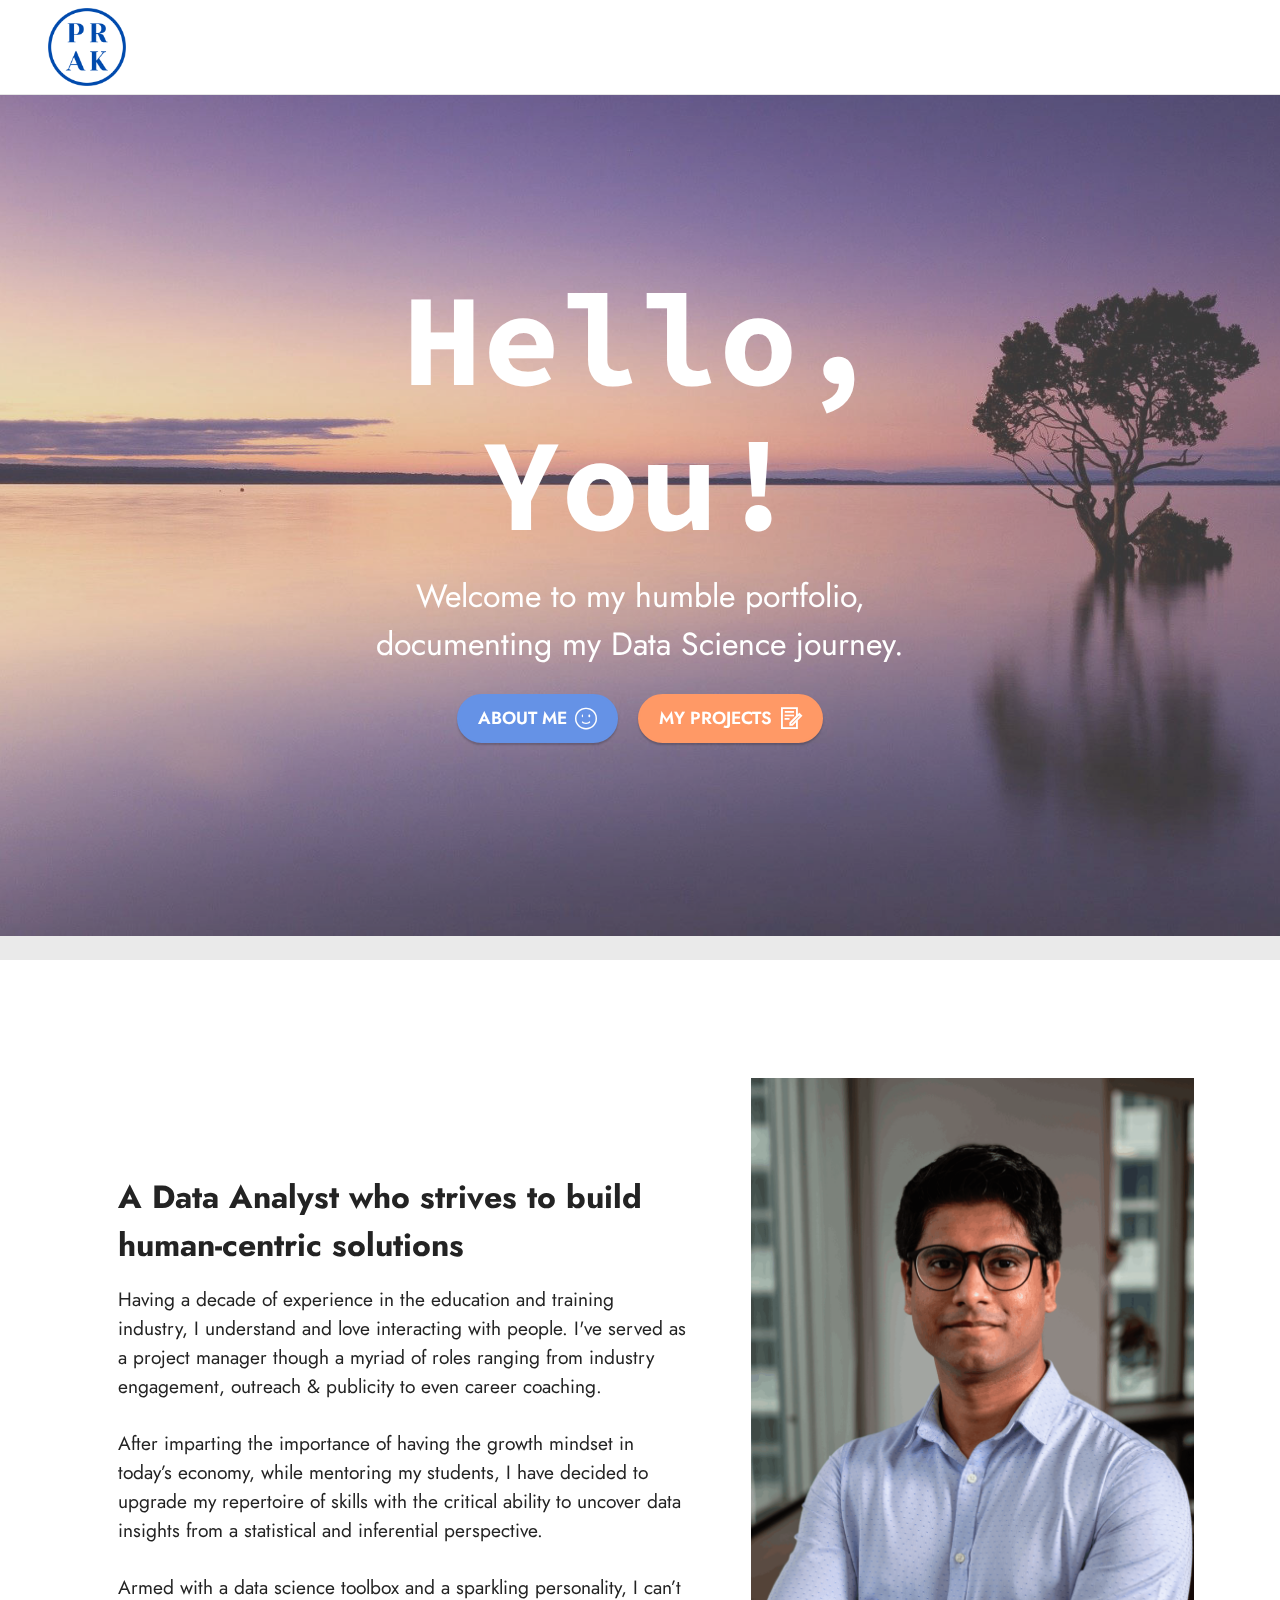
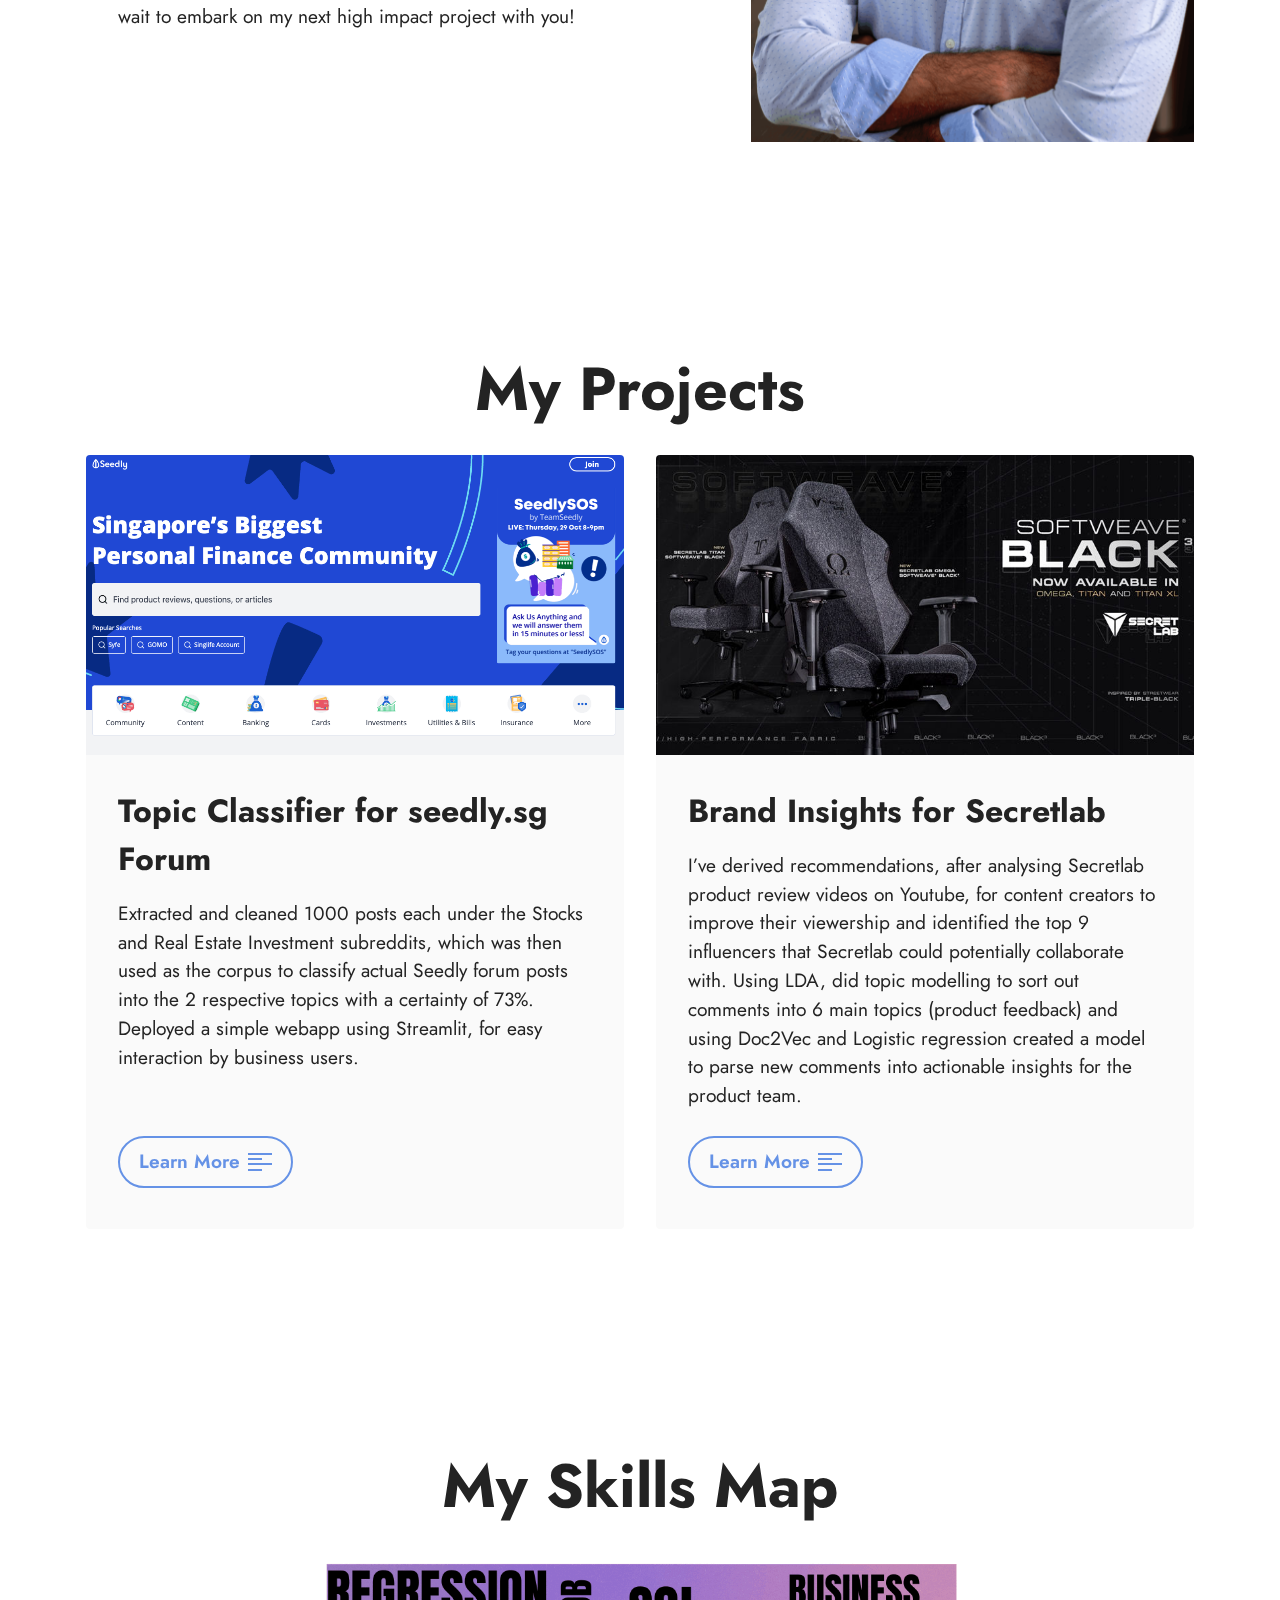
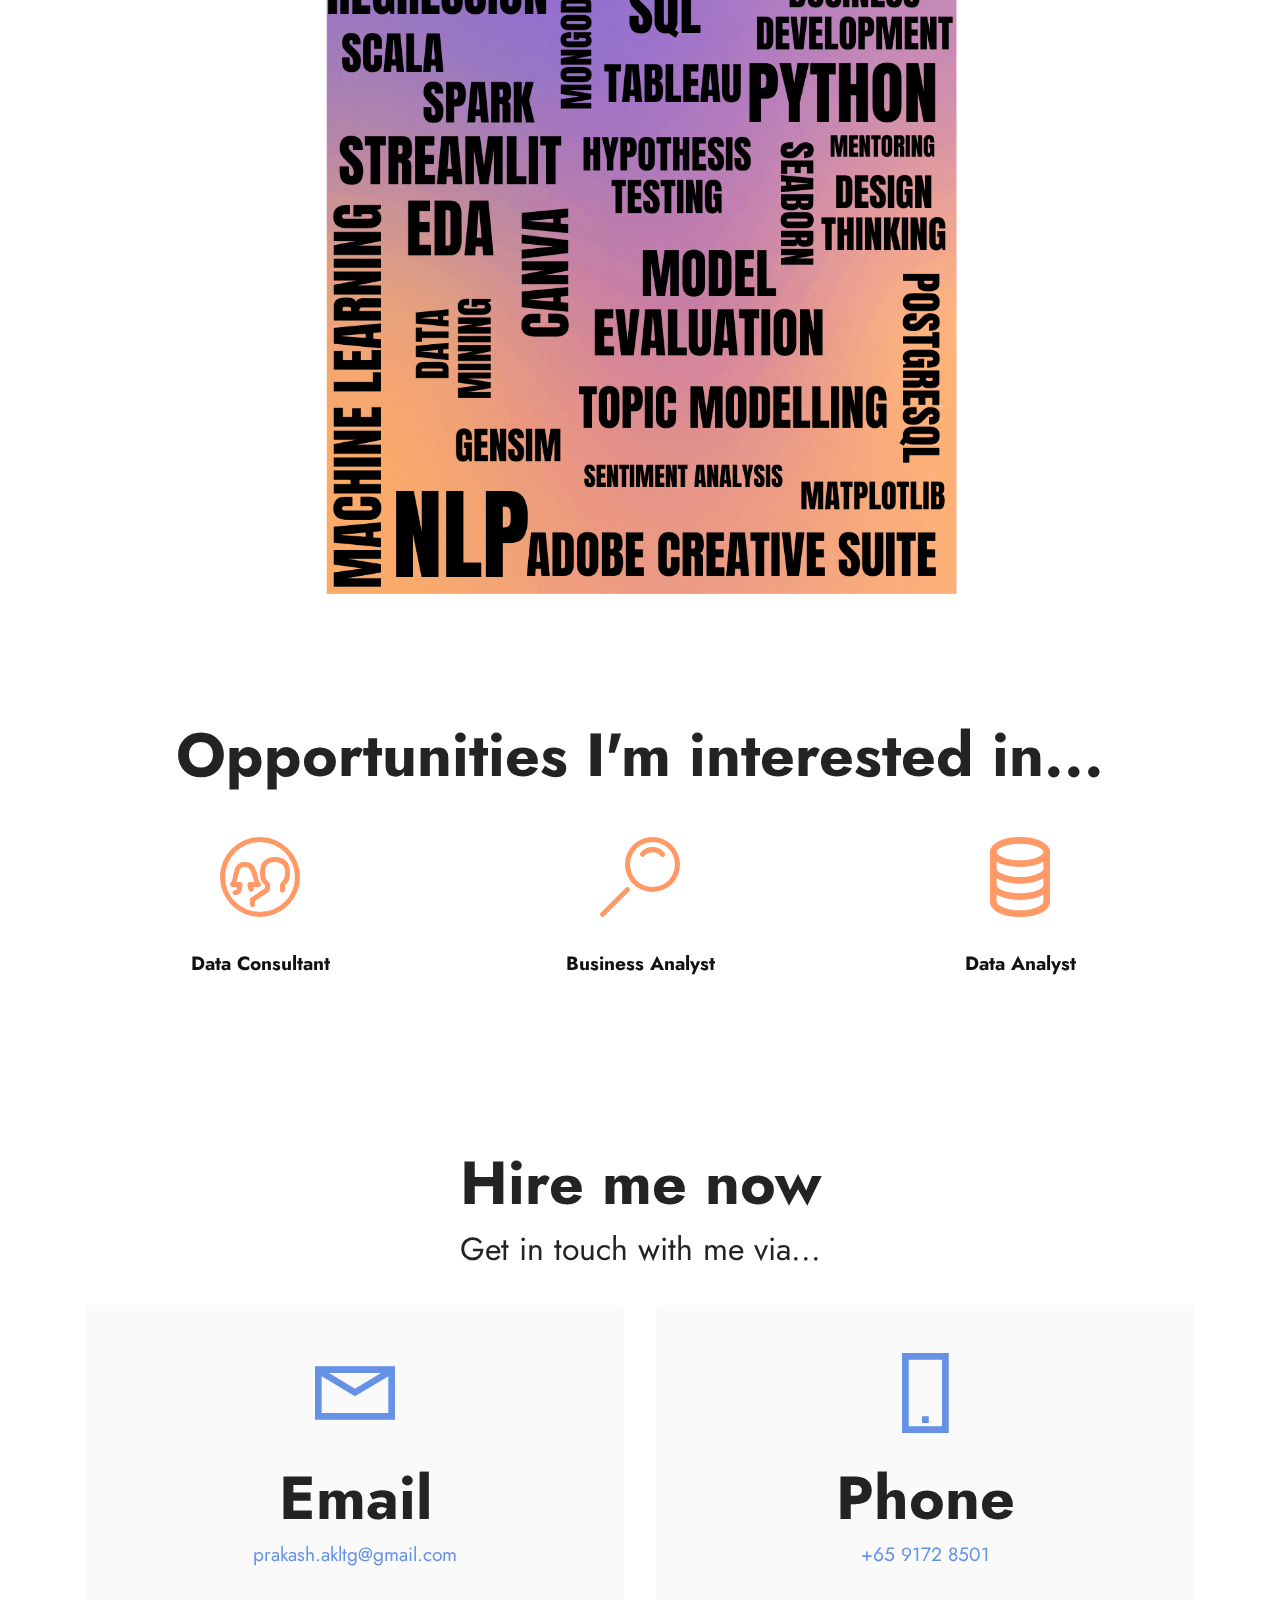
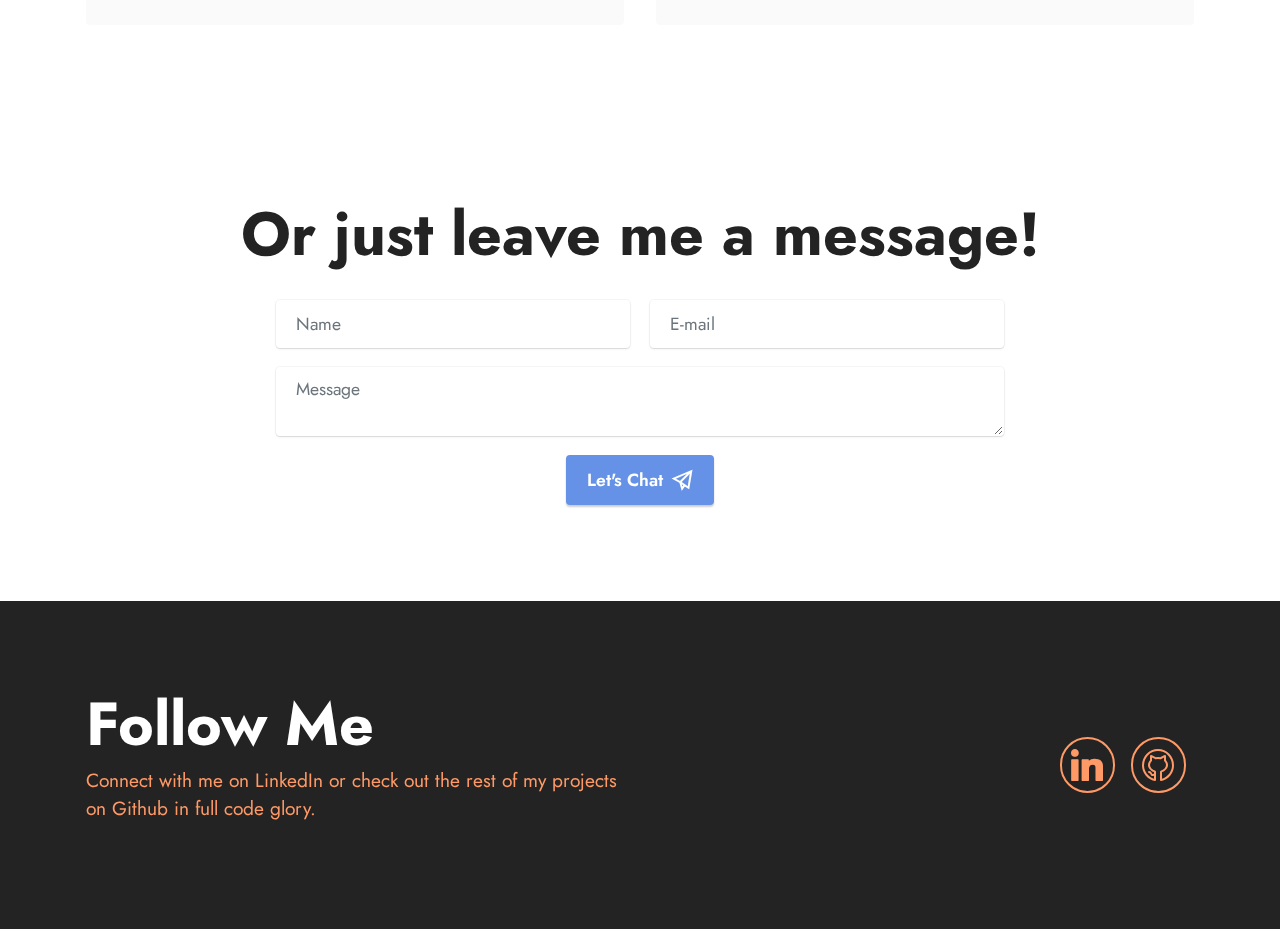
==== commit 4a86c583: "updated opportunities" ====
--- a/index.html
+++ b/index.html
@@ -182,7 +182,7 @@
                     <div class="card-box align-center">
                         <span class="mbr-iconfont mbrib-search" style="color: rgb(255, 153, 102); fill: rgb(255, 153, 102);"></span>
                         <h4 class="card-title align-center mbr-black mbr-fonts-style display-7">
-                            <strong>Data Analyst</strong></h4>
+                            <strong>Business Analyst</strong></h4>
                     </div>
                 </div>
             </div>
@@ -191,7 +191,7 @@
                     <div class="card-box align-center">
                         <span class="mbr-iconfont mobi-mbri-database mobi-mbri" style="color: rgb(255, 153, 102); fill: rgb(255, 153, 102);"></span>
                         <h4 class="card-title align-center mbr-black mbr-fonts-style display-7">
-                            <strong>Machine Learning Engineer</strong></h4>
+                            <strong>Data Analyst</strong></h4>
                     </div>
                 </div>
             </div>
@@ -261,8 +261,7 @@
                 <form action="https://mobirise.eu/" method="POST" class="mbr-form form-with-styler" data-form-title="Form Name"><input type="hidden" name="email" data-form-email="true" value="I5KbMz75HwJ8xYHAthRBc9z1T4vE1DGVX8qsd6f9DrhG1S5KvntHqiXuR9G4M/qPHGbf7X/LZJIjFmxChbKwBlsknCKB6RNFvAdUnosEgtrNDoT4TXV2/LNYlMRnVc6Q">
                     <div class="">
                         <div hidden="hidden" data-form-alert="" class="alert alert-success col-12">Thanks for reaching out, I'll get back to you soon!</div>
-                        <div hidden="hidden" data-form-alert-danger="" class="alert alert-danger col-12">Oops...! some
-                            problem!</div>
+                        <div hidden="hidden" data-form-alert-danger="" class="alert alert-danger col-12">Oops...! Maybe try filling in your details again!</div>
                     </div>
                     <div class="dragArea row">
                         <div class="col-md col-sm-12 form-group" data-for="name">
